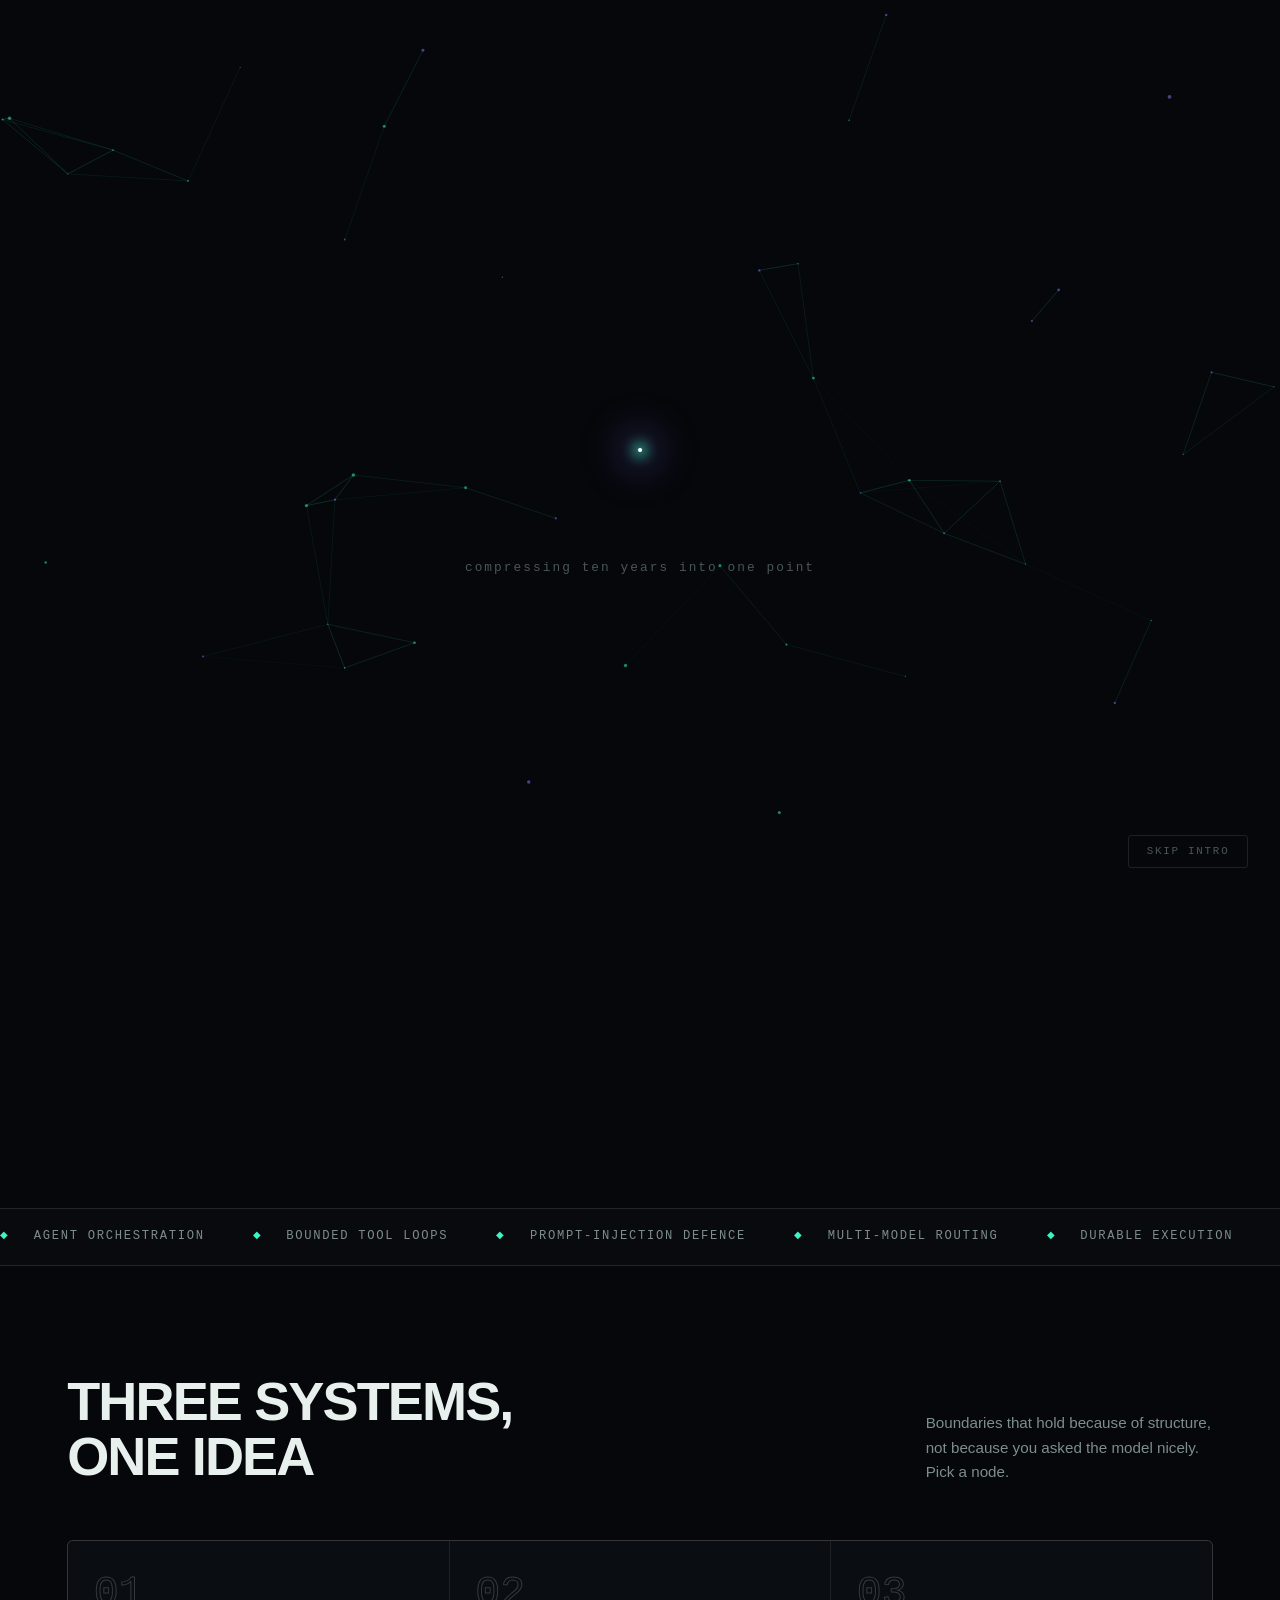
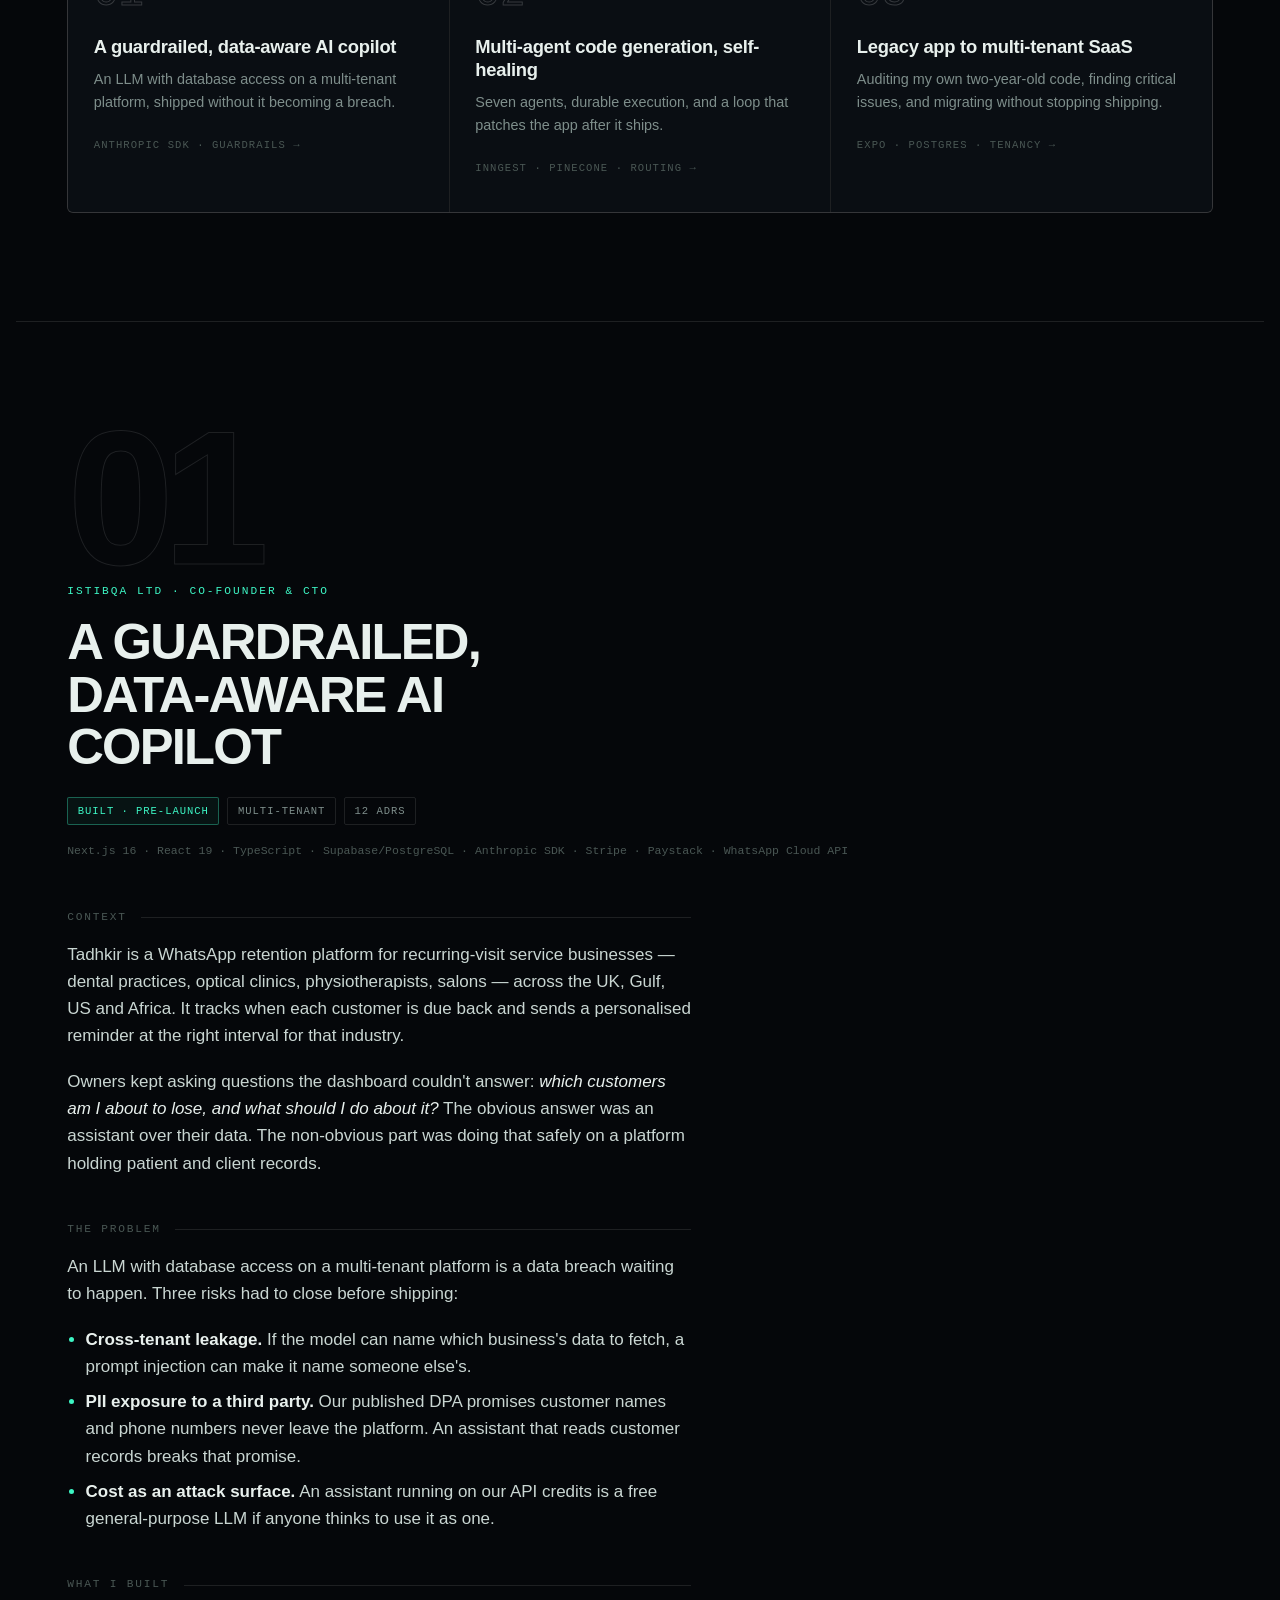
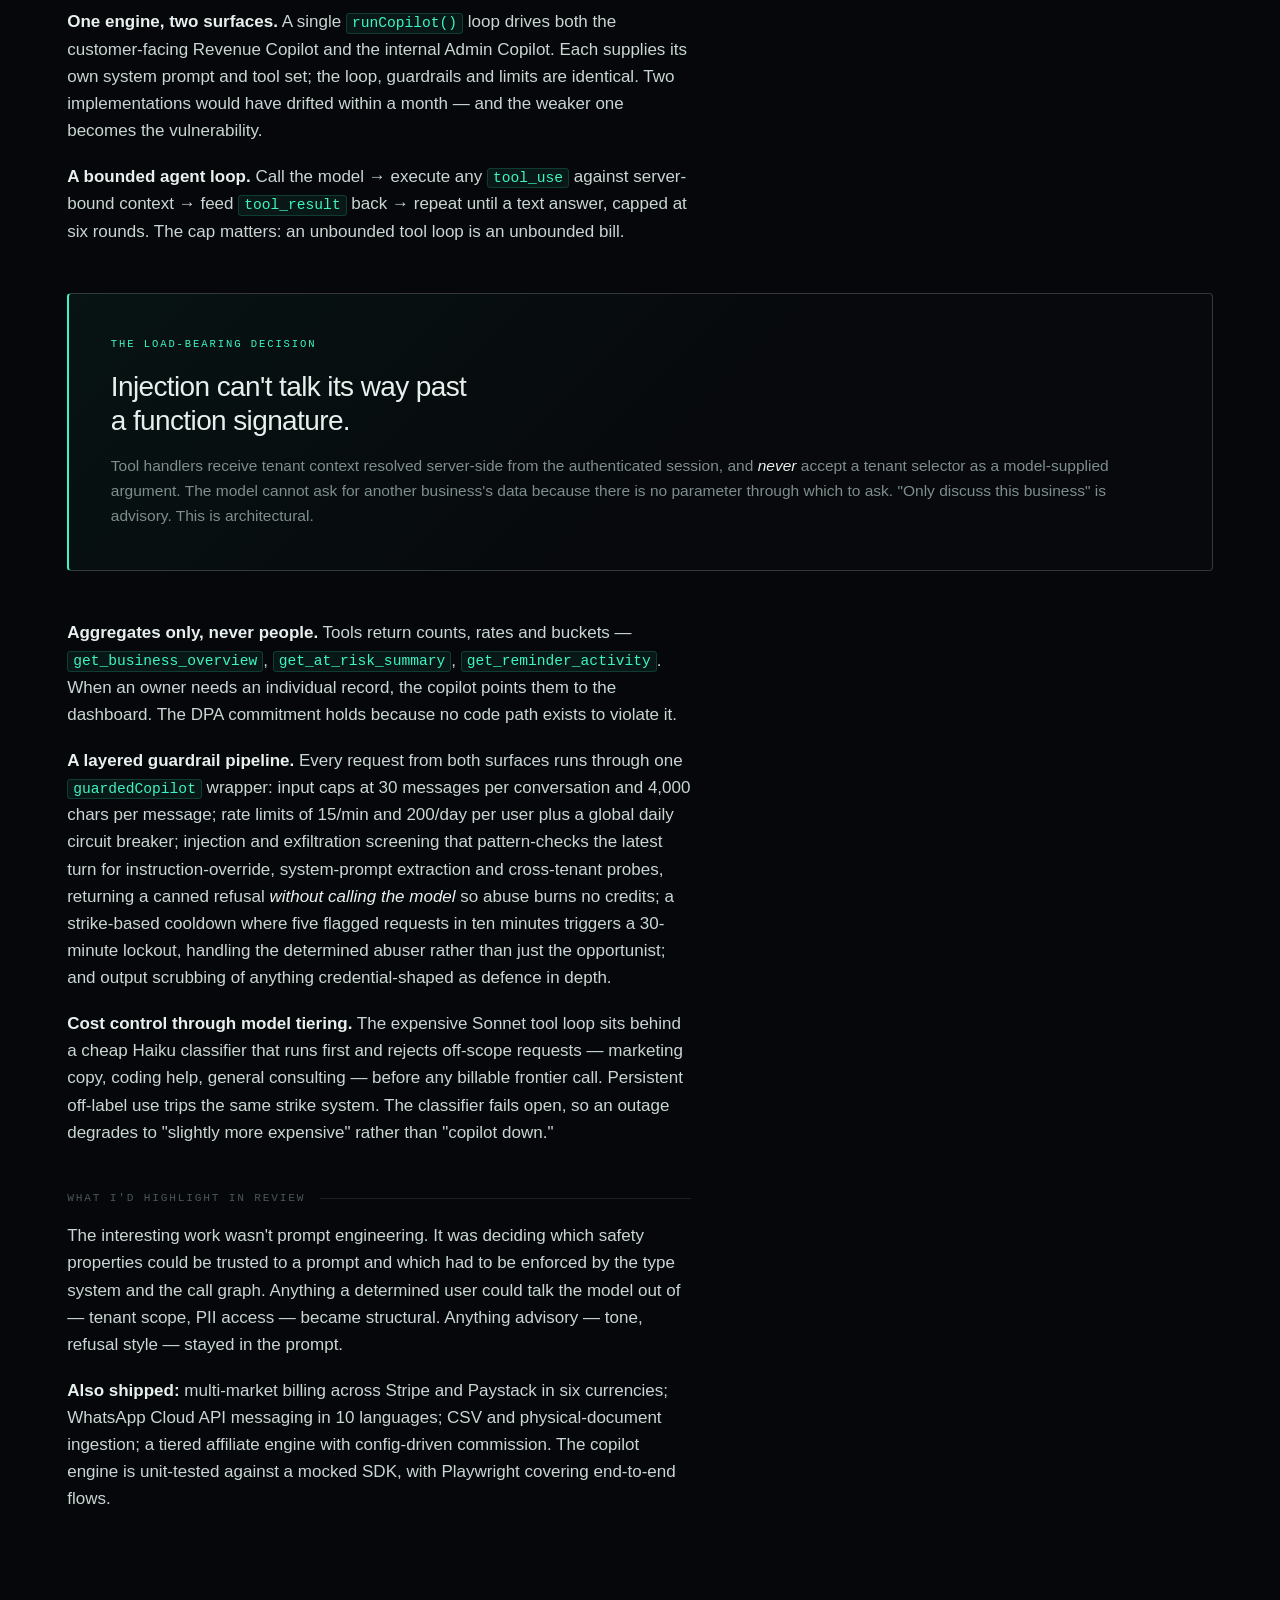
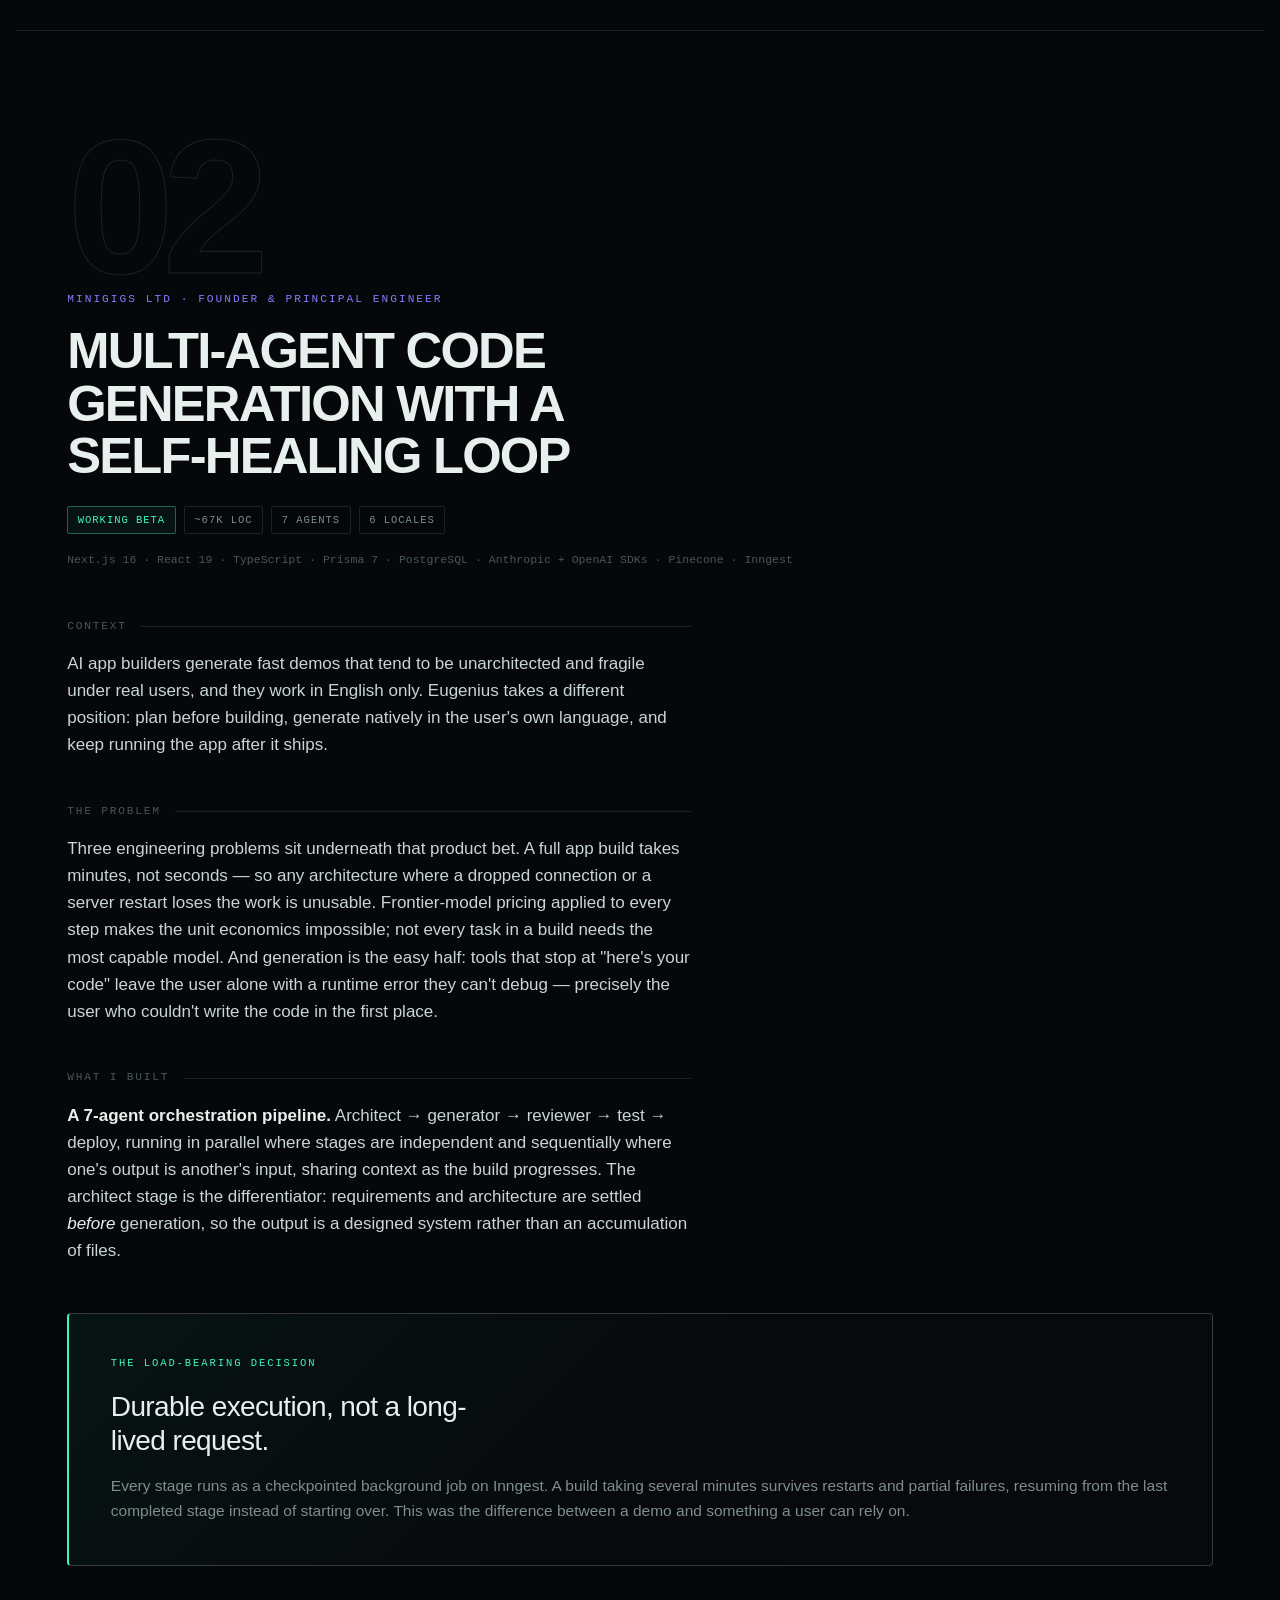
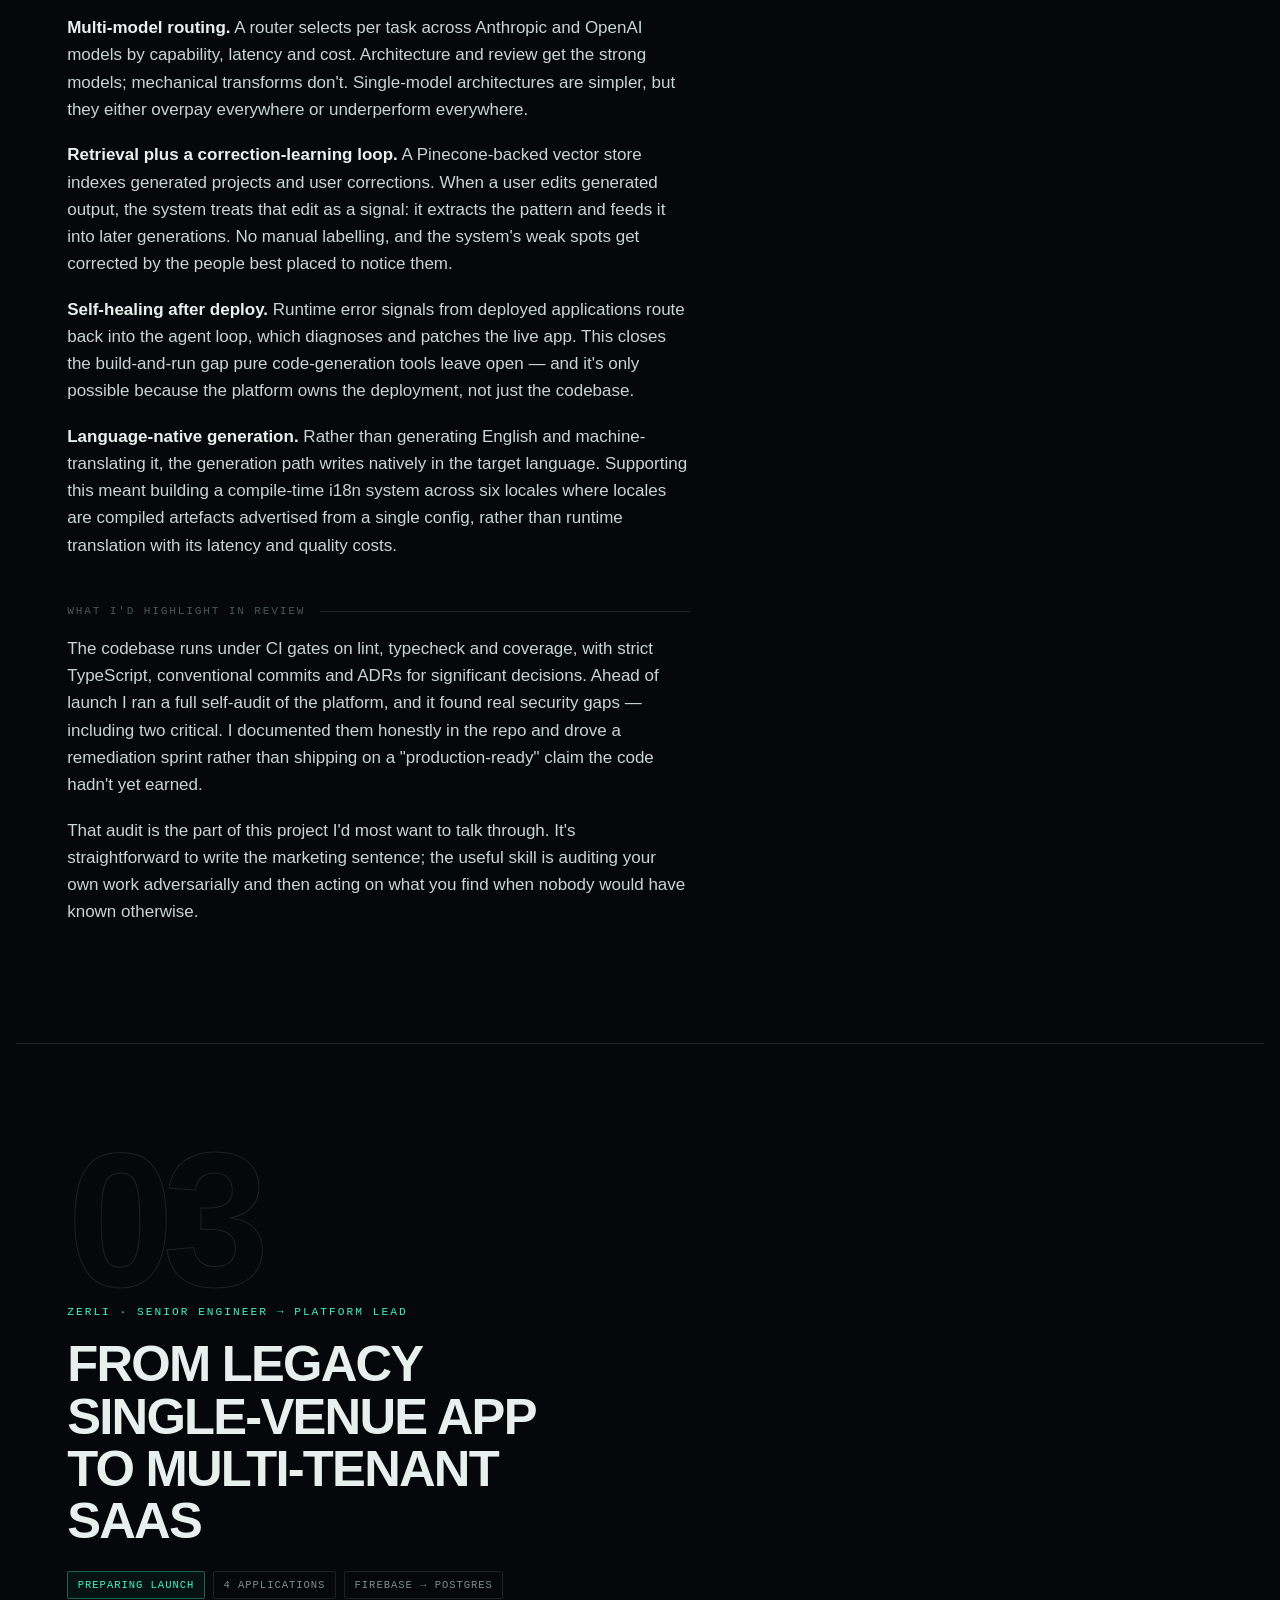
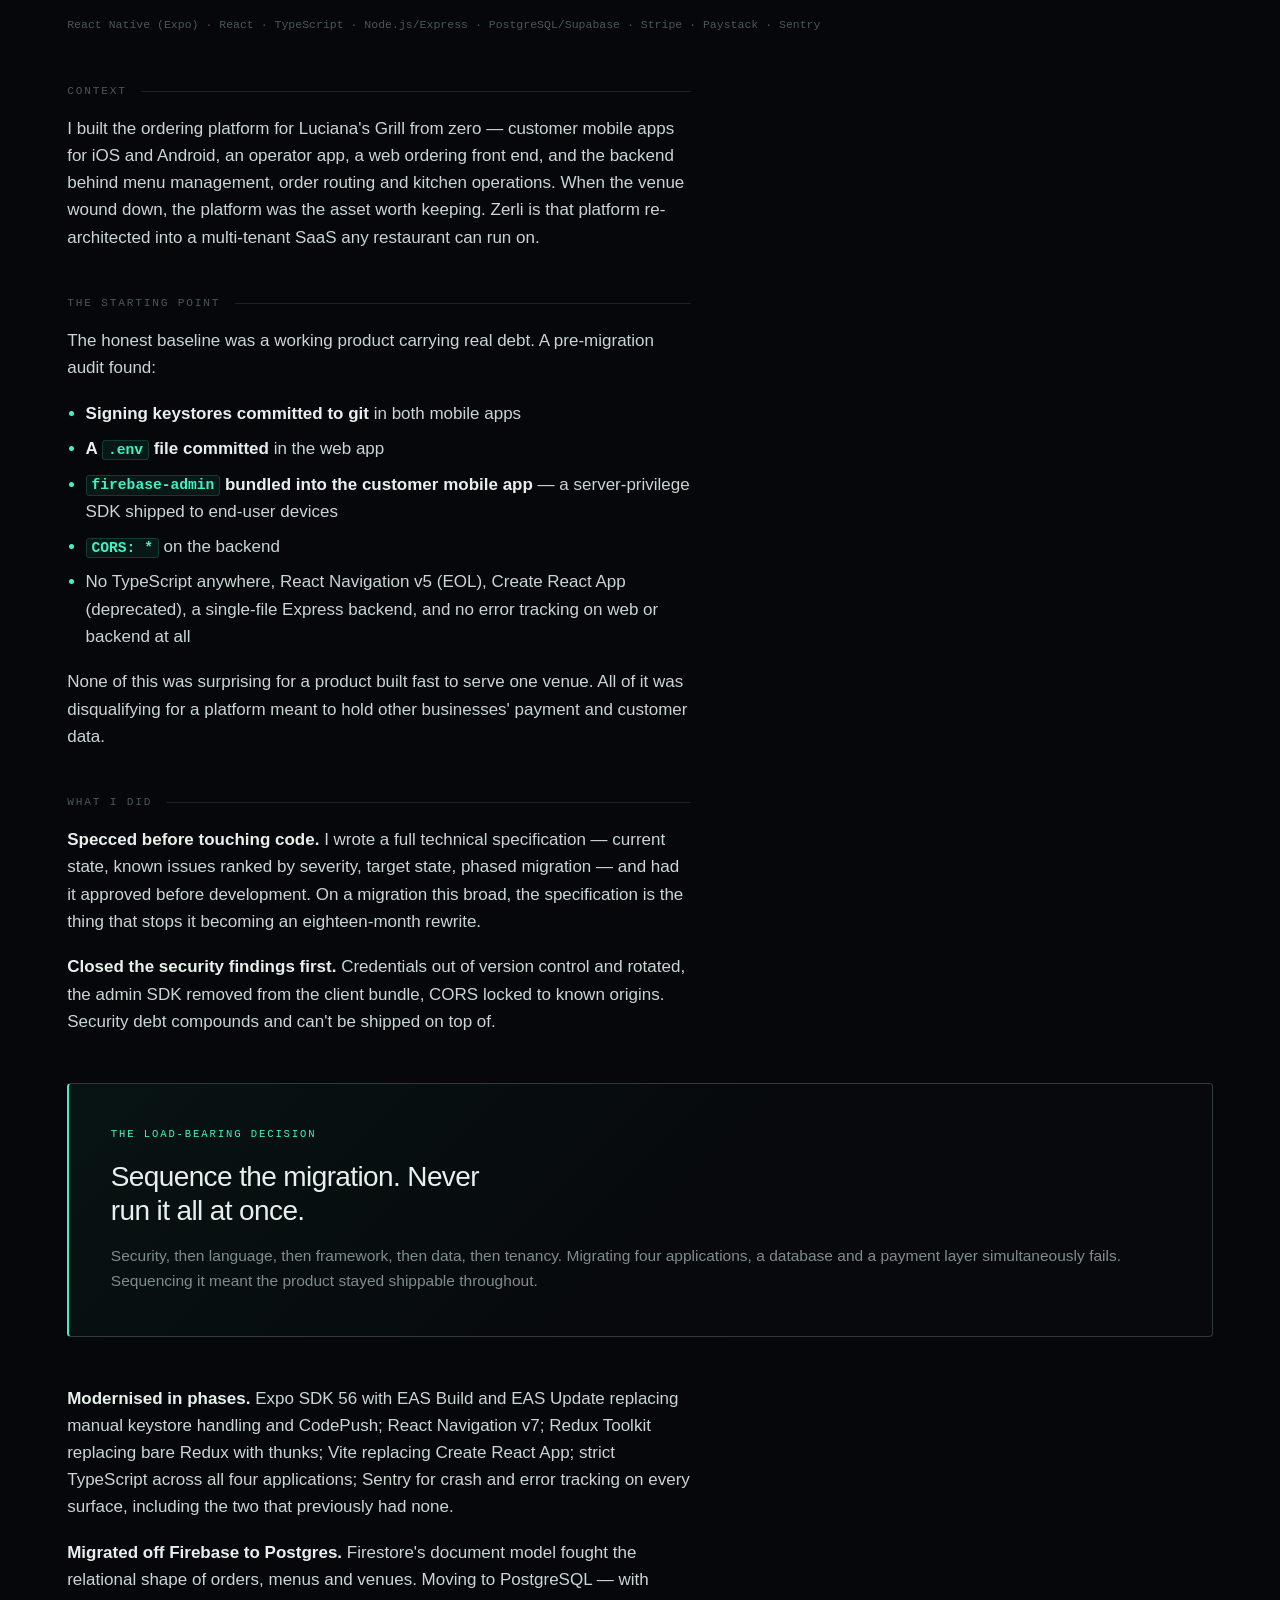
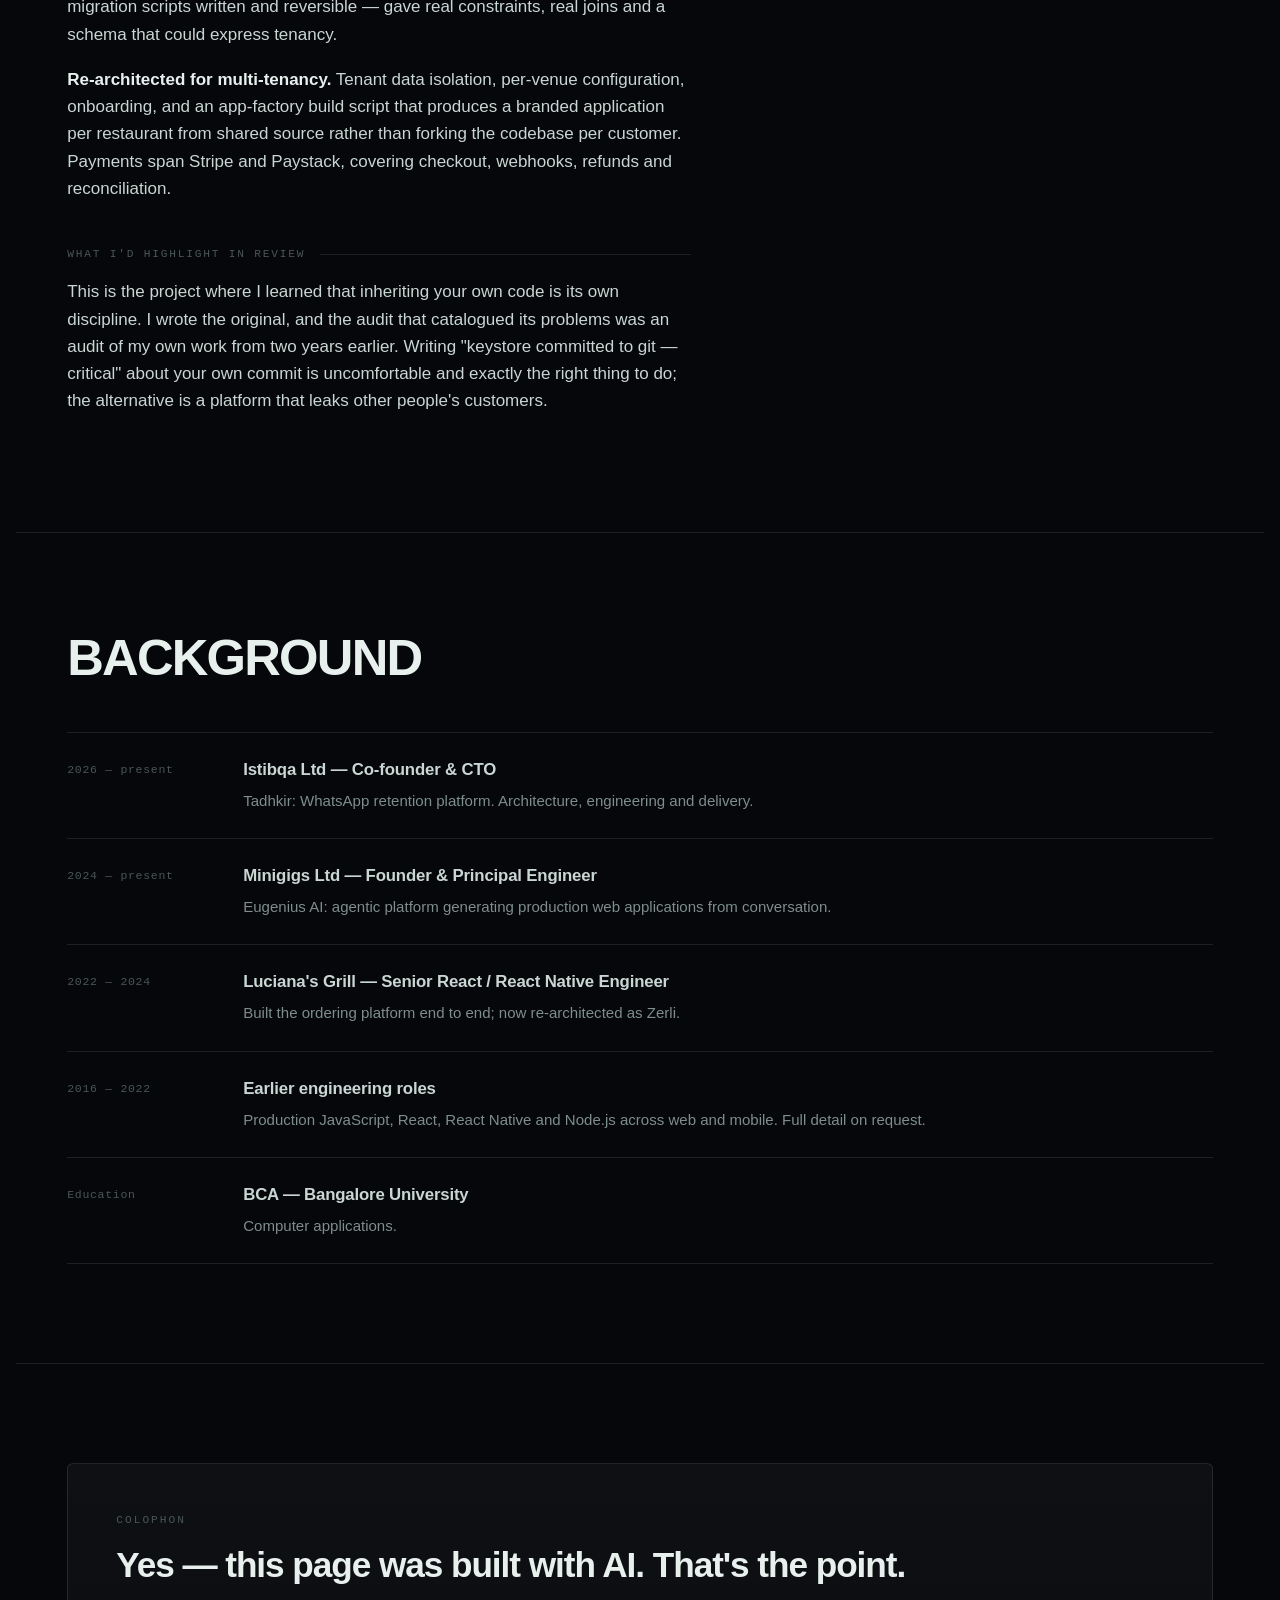
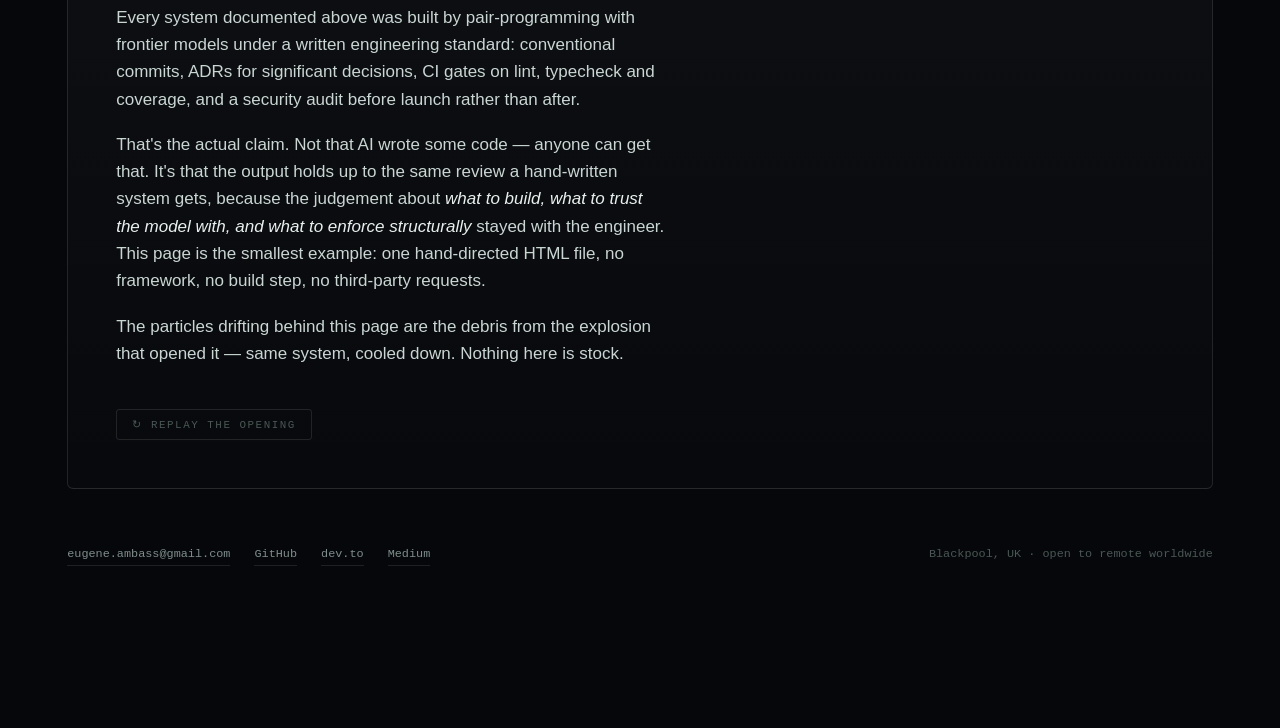
==== index.html @ 0c035aad "fix(site): replay the cold open on every load by default The sessionStorage guard meant a reload ski" ====
<!doctype html>
<html lang="en">
<head>
<meta charset="utf-8">
<meta name="viewport" content="width=device-width, initial-scale=1">
<title>Ambassador Eugene — AI-Native Software Engineer</title>
<meta name="description" content="Agent systems, LLM guardrails and production AI infrastructure. Three case studies. This page was built entirely with AI — and so was everything on it.">
<meta name="color-scheme" content="dark">

<meta property="og:title" content="Ambassador Eugene — AI-Native Software Engineer">
<meta property="og:description" content="Agent systems, LLM guardrails and production AI infrastructure. Built entirely with AI.">
<meta property="og:type" content="website">

<style>
/* ============================================================
   PALETTE — committed dark. This is a cinematic surface, not a doc.
   ============================================================ */
:root {
  --void:    #05070A;
  --ink:     #0A0E13;
  --panel:   rgba(255,255,255,0.035);
  --panel-2: rgba(255,255,255,0.06);
  --edge:    rgba(255,255,255,0.10);
  --edge-2:  rgba(255,255,255,0.18);

  --text:    #E8F0ED;
  --dim:     #7E8E8B;
  --faint:   #4A5754;

  --mint:    #3DF5C4;
  --violet:  #8B7BFF;
  --amber:   #FFC86B;

  --grotesk: "Helvetica Neue", Inter, -apple-system, BlinkMacSystemFont, "Segoe UI", Arial, sans-serif;
  --mono: ui-monospace, "SF Mono", SFMono-Regular, "JetBrains Mono", Menlo, Consolas, monospace;

  --measure: 66ch;
  --pad: clamp(1.25rem, 4vw, 4rem);
}

*, *::before, *::after { box-sizing: border-box; }
html { -webkit-text-size-adjust: 100%; scroll-behavior: smooth; }

body {
  margin: 0;
  background: var(--void);
  color: var(--text);
  font-family: var(--grotesk);
  font-size: 1.0625rem;
  line-height: 1.6;
  -webkit-font-smoothing: antialiased;
  overflow-x: hidden;
}

a { color: inherit; }

::selection { background: var(--mint); color: var(--void); }

/* ============================================================
   GENERATIVE FIELD — fixed canvas behind everything
   ============================================================ */
#field {
  position: fixed; inset: 0;
  width: 100%; height: 100%;
  z-index: 0;
  opacity: 0.55;
  pointer-events: none;
}
.vignette {
  position: fixed; inset: 0; z-index: 1; pointer-events: none;
  background:
    radial-gradient(120% 80% at 50% -10%, rgba(61,245,196,0.09), transparent 60%),
    radial-gradient(90% 70% at 90% 20%, rgba(139,123,255,0.08), transparent 60%),
    radial-gradient(100% 100% at 50% 100%, rgba(5,7,10,0.95), transparent 55%);
}
.grain {
  position: fixed; inset: 0; z-index: 2; pointer-events: none; opacity: 0.16;
  background-image: url("data:image/svg+xml,%3Csvg xmlns='http://www.w3.org/2000/svg' width='140' height='140'%3E%3Cfilter id='n'%3E%3CfeTurbulence type='fractalNoise' baseFrequency='0.85' numOctaves='3'/%3E%3C/filter%3E%3Crect width='100%25' height='100%25' filter='url(%23n)' opacity='0.42'/%3E%3C/svg%3E");
}

.stage { position: relative; z-index: 3; }

/* ============================================================
   COLD OPEN — singularity → bang → matter → line → handoff
   The debris from the bang IS the ambient field. Same particles.
   ============================================================ */

/* During the intro the canvas is lifted above the scrim so the
   explosion is visible; afterwards it drops back to z-index 0. */
body.intro-active { overflow: hidden; }
body.intro-active #field { z-index: 55; opacity: 1; }

.intro-scrim {
  position: fixed; inset: 0; z-index: 50;
  background: var(--void);
  pointer-events: none;
}

#intro {
  position: fixed; inset: 0; z-index: 60;
  display: grid; place-items: center;
  overflow: hidden;
  text-align: center;
}

.intro-scrim.out, #intro.out {
  opacity: 0;
  transition: opacity 0.75s cubic-bezier(.4,0,.2,1);
}

/* --- ACT I: the void --- */
.scanline {
  position: absolute; left: 0; right: 0; top: 0; height: 1px;
  background: linear-gradient(90deg, transparent, rgba(61,245,196,0.55), transparent);
  opacity: 0;
  animation: scan 2200ms cubic-bezier(.4,0,.2,1) 120ms forwards;
}
@keyframes scan {
  0%   { transform: translateY(0); opacity: 0; }
  12%  { opacity: 0.9; }
  88%  { opacity: 0.5; }
  100% { transform: translateY(100vh); opacity: 0; }
}

/* the readout — ties the cosmology to the CV */
.readout {
  position: absolute; left: 50%; top: calc(50% + 12vmin);
  transform: translateX(-50%);
  font-family: var(--mono);
  font-size: clamp(0.66rem, 0.6rem + 0.3vw, 0.8rem);
  letter-spacing: 0.16em; text-transform: lowercase;
  color: var(--faint);
  white-space: nowrap;
  opacity: 0;
  transition: opacity 400ms ease, color 400ms ease;
}
.readout.show { opacity: 1; }
.readout.hot { color: var(--mint); letter-spacing: 0.22em; }

/* --- the singularity: one point, breathing, then tightening --- */
.singularity {
  position: absolute; top: 50%; left: 50%;
  width: 6px; height: 6px; margin: -3px 0 0 -3px;
  border-radius: 50%;
  background: #fff;
  box-shadow: 0 0 18px 6px rgba(61,245,196,0.85), 0 0 60px 20px rgba(139,123,255,0.35);
  transform: scale(0);
  animation:
    singularity-in 900ms cubic-bezier(.6,0,.9,.2) 300ms forwards,
    breathe 2400ms ease-in-out 1200ms infinite;
}
@keyframes singularity-in {
  0%   { transform: scale(0); opacity: 0; }
  55%  { transform: scale(1.5); opacity: 1; }
  100% { transform: scale(0.7); opacity: 1; }
}
@keyframes breathe {
  0%, 100% { transform: scale(0.7); }
  50%      { transform: scale(1.15); }
}
/* critical mass: the strobe before detonation */
.singularity.critical {
  animation: strobe 130ms steps(2, start) infinite;
}
@keyframes strobe {
  0%   { transform: scale(1.5); box-shadow: 0 0 34px 14px rgba(255,255,255,0.95), 0 0 90px 40px rgba(61,245,196,0.6); }
  100% { transform: scale(0.9); box-shadow: 0 0 18px 6px rgba(61,245,196,0.85); }
}
.singularity.blown { animation: singularity-out 620ms ease-out forwards; }
@keyframes singularity-out {
  0%   { transform: scale(1.2); opacity: 1; }
  30%  { transform: scale(11); opacity: 1; }
  100% { transform: scale(30); opacity: 0; }
}

/* the collapsing rings — three, tightening in sequence */
.collapse-ring {
  position: absolute; top: 50%; left: 50%;
  width: 60vmin; height: 60vmin; margin: -30vmin 0 0 -30vmin;
  border: 1px solid rgba(61,245,196,0.45);
  border-radius: 50%;
  transform: scale(1.6); opacity: 0;
}
.collapse-ring.go { animation: collapse var(--dur, 1500ms) cubic-bezier(.55,0,.85,.35) forwards; }
.collapse-ring.r2 { border-color: rgba(139,123,255,0.45); border-style: dashed; }
.collapse-ring.r3 { border-color: rgba(255,255,255,0.35); }
@keyframes collapse {
  0%   { transform: scale(1.7) rotate(0deg); opacity: 0; }
  25%  { opacity: 0.85; }
  100% { transform: scale(0.02) rotate(120deg); opacity: 0; }
}

/* --- vibration: amplitude and frequency both driven by JS as mass grows --- */
#intro { --amp: 0px; --tdur: 180ms; }
#intro.tremor { animation: tremor var(--tdur) ease-in-out infinite; }
@keyframes tremor {
  0%, 100% { transform: translate(0, 0) rotate(0deg); }
  20%      { transform: translate(var(--amp), calc(var(--amp) * -0.75)) rotate(calc(var(--amp) * 0.035)); }
  40%      { transform: translate(calc(var(--amp) * -0.85), calc(var(--amp) * 0.9)) rotate(calc(var(--amp) * -0.03)); }
  60%      { transform: translate(calc(var(--amp) * 0.7), calc(var(--amp) * 0.8)) rotate(calc(var(--amp) * 0.025)); }
  80%      { transform: translate(calc(var(--amp) * -0.6), calc(var(--amp) * -0.5)) rotate(0deg); }
}
/* the scrim shakes a touch less — parallax makes it read as depth, not jitter */
.intro-scrim.tremor { animation: tremor var(--tdur, 180ms) ease-in-out infinite; --amp: 0px; }
#intro.quake { animation: quake 900ms cubic-bezier(.25,.9,.3,1) forwards; }
@keyframes quake {
  0%   { transform: translate(0,0) scale(1); }
  6%   { transform: translate(-14px, 9px) scale(1.012); }
  14%  { transform: translate(12px, -11px) scale(1.009); }
  24%  { transform: translate(-9px, -7px) scale(1.006); }
  36%  { transform: translate(7px, 6px) scale(1.004); }
  50%  { transform: translate(-4px, 3px); }
  68%  { transform: translate(3px, -2px); }
  100% { transform: translate(0,0) scale(1); }
}

/* --- constellation: the shards wire themselves together --- */
.constellation {
  position: absolute; inset: 0; width: 100%; height: 100%;
  pointer-events: none; overflow: visible;
}
.constellation line {
  stroke: rgba(61,245,196,0.42);
  stroke-width: 1;
  stroke-dasharray: var(--len);
  stroke-dashoffset: var(--len);
}
.constellation line.draw {
  animation: draw-line 700ms cubic-bezier(.3,.8,.4,1) forwards;
}
@keyframes draw-line { to { stroke-dashoffset: 0; } }
.constellation.dim { opacity: 0.28; transition: opacity 900ms ease; }

/* --- detonation: white core refracting out through the spectrum --- */
.flash {
  position: absolute; inset: 0;
  opacity: 0; pointer-events: none;
  background: radial-gradient(closest-side,
    rgba(255,255,255,0.98)  0%,
    rgba(200,255,246,0.92) 10%,
    rgba(61,245,196,0.84)  22%,
    rgba(80,214,255,0.74)  34%,
    rgba(139,123,255,0.64) 47%,
    rgba(232,110,255,0.52) 60%,
    rgba(255,105,140,0.38) 73%,
    rgba(255,200,107,0.22) 85%,
    transparent 95%);
}
.flash.fire { animation: flash 900ms cubic-bezier(.1,.8,.3,1) forwards, prism 900ms linear forwards; }
@keyframes flash {
  0%   { opacity: 0; transform: scale(0.12); }
  10%  { opacity: 1; transform: scale(1.15); }
  100% { opacity: 0; transform: scale(3); }
}
@keyframes prism {
  0%   { filter: hue-rotate(0deg) saturate(2.2) brightness(1.5); }
  100% { filter: hue-rotate(85deg) saturate(1) brightness(1); }
}

/* chromatic aberration — the channels separate, then converge */
.ca {
  position: absolute; inset: 0; opacity: 0; pointer-events: none;
  mix-blend-mode: screen; border-radius: 50%;
}
.ca.r { background: radial-gradient(closest-side, rgba(255,40,60,0.75), transparent 62%); }
.ca.g { background: radial-gradient(closest-side, rgba(40,255,150,0.75), transparent 62%); }
.ca.b { background: radial-gradient(closest-side, rgba(60,120,255,0.75), transparent 62%); }
.ca.fire { animation: ca 820ms cubic-bezier(.12,.85,.3,1) forwards; }
.ca.r.fire { animation-name: ca-r; }
.ca.b.fire { animation-name: ca-b; }
@keyframes ca   { 0% { opacity: 0; transform: scale(0.2); } 14% { opacity: .9; } 100% { opacity: 0; transform: scale(2.5); } }
@keyframes ca-r { 0% { opacity: 0; transform: scale(0.2) translate(0,0); } 14% { opacity: .9; transform: scale(1) translate(-2.5vmin, 1vmin); } 100% { opacity: 0; transform: scale(2.5) translate(-5vmin, 2vmin); } }
@keyframes ca-b { 0% { opacity: 0; transform: scale(0.2) translate(0,0); } 14% { opacity: .9; transform: scale(1) translate(2.5vmin, -1vmin); } 100% { opacity: 0; transform: scale(2.5) translate(5vmin, -2vmin); } }

/* shockwaves — full-spectrum rings, not mono ones */
.shock {
  position: absolute; top: 50%; left: 50%;
  width: 20vmin; height: 20vmin; margin: -10vmin 0 0 -10vmin;
  border-radius: 50%;
  opacity: 0;
  background: conic-gradient(from 0deg,
    #ff4d6d, #ff9a3c, #ffe066, #3df5c4, #4fd8ff, #8b7bff, #e86eff, #ff4d6d);
  -webkit-mask: radial-gradient(closest-side, transparent calc(100% - 3px), #000 calc(100% - 2.5px));
          mask: radial-gradient(closest-side, transparent calc(100% - 3px), #000 calc(100% - 2.5px));
}
.shock.fire { animation: shock 1500ms cubic-bezier(.15,.85,.25,1) forwards; }
.shock.s2.fire { animation-delay: 180ms; }
.shock.s3.fire { animation-delay: 420ms; }
@keyframes shock {
  0%   { transform: scale(0.1) rotate(0deg); opacity: 1; }
  100% { transform: scale(11) rotate(150deg); opacity: 0; }
}

/* --- matter: fragments popping into existence --- */
.shards { position: absolute; inset: 0; pointer-events: none; }
.shard {
  position: absolute; top: 50%; left: 50%;
  font-family: var(--mono);
  font-size: clamp(0.6rem, 0.52rem + 0.35vw, 0.82rem);
  letter-spacing: 0.04em;
  color: var(--dim);
  border: 1px solid var(--edge);
  background: rgba(255,255,255,0.04);
  backdrop-filter: blur(6px); -webkit-backdrop-filter: blur(6px);
  border-radius: 3px;
  padding: 0.28rem 0.6rem;
  white-space: nowrap;
  opacity: 0;
  transform: translate(-50%, -50%) scale(0.2);
}
.shard.mint { color: var(--mint); border-color: rgba(61,245,196,0.3); background: rgba(61,245,196,0.06); }
.shard.violet { color: var(--violet); border-color: rgba(139,123,255,0.3); background: rgba(139,123,255,0.06); }
.shard.pop { animation: shard-pop 900ms cubic-bezier(.16,1.3,.3,1) forwards; }
@keyframes shard-pop {
  0%   { opacity: 0; transform: translate(-50%,-50%) translate(0,0) scale(0.15) rotate(var(--rot)); }
  45%  { opacity: 1; }
  70%  { transform: translate(-50%,-50%) translate(var(--x), var(--y)) scale(1.09) rotate(0deg); }
  100% { opacity: 1; transform: translate(-50%,-50%) translate(var(--x), var(--y)) scale(1) rotate(0deg); }
}

/* --- the line --- */
.bang-copy { position: relative; z-index: 2; padding-inline: 1.25rem; }

.bang-l1 {
  font-size: clamp(1.5rem, 1rem + 3.2vw, 3.6rem);
  font-weight: 500; letter-spacing: -0.03em; line-height: 1.1;
  margin: 0 0 0.25em; color: var(--text);
}
.bang-l1 .w {
  display: inline-block; opacity: 0;
  transform: translateY(0.55em) scale(0.94); filter: blur(6px);
}
.bang-l1 .w.in {
  animation: word-in 620ms cubic-bezier(.18,.9,.25,1) forwards;
}
@keyframes word-in {
  to { opacity: 1; transform: none; filter: blur(0); }
}

.bang-l2 {
  font-size: clamp(2.6rem, 1.2rem + 9vw, 9rem);
  font-weight: 700; line-height: 0.92; letter-spacing: -0.055em;
  margin: 0; color: var(--mint);
  text-shadow: 0 0 42px rgba(61,245,196,0.45);
}
.bang-l2 .c {
  display: inline-block; opacity: 0;
  transform: translateY(0.4em) scale(0.3) rotate(var(--r));
}
.bang-l2 .c.in { animation: char-pop 820ms cubic-bezier(.16,1.5,.3,1) forwards; }
@keyframes char-pop {
  0%   { opacity: 0; transform: translateY(0.4em) scale(0.3) rotate(var(--r)); }
  60%  { opacity: 1; transform: translateY(-0.06em) scale(1.2) rotate(0deg); }
  100% { opacity: 1; transform: none; }
}
/* the bloom — one hard pulse once the word has landed */
.bang-l2.bloom { animation: bloom 1200ms cubic-bezier(.2,.8,.3,1); }
@keyframes bloom {
  0%   { text-shadow: 0 0 42px rgba(61,245,196,0.45); }
  18%  { text-shadow: 0 0 22px rgba(255,255,255,0.95), 0 0 90px rgba(61,245,196,0.9), 0 0 160px rgba(61,245,196,0.55); }
  100% { text-shadow: 0 0 42px rgba(61,245,196,0.45); }
}
.bang-copy.recede { animation: recede 900ms cubic-bezier(.4,0,.2,1) forwards; }
@keyframes recede {
  to { opacity: 0; transform: scale(1.12); filter: blur(8px); }
}

/* --- skip --- */
.skip-intro {
  position: absolute; bottom: 2rem; right: 2rem; z-index: 3;
  font-family: var(--mono); font-size: 0.68rem;
  letter-spacing: 0.16em; text-transform: uppercase;
  color: var(--faint); background: transparent;
  border: 1px solid var(--edge); border-radius: 3px;
  padding: 0.6rem 1.1rem; cursor: pointer;
  transition: color .2s, border-color .2s;
  opacity: 0; animation: fade-in 400ms ease 400ms forwards;
}
.skip-intro:hover { color: var(--mint); border-color: var(--mint); }
@keyframes fade-in { to { opacity: 1; } }

/* hero waits for the handoff */
body.intro-active .hero .wrap > * { opacity: 0; }

.replay {
  font-family: var(--mono); font-size: 0.68rem;
  letter-spacing: 0.14em; text-transform: uppercase;
  color: var(--faint); background: transparent;
  border: 1px solid var(--edge); border-radius: 3px;
  padding: 0.5rem 0.95rem; cursor: pointer; margin-top: 1.5rem;
  transition: color .2s, border-color .2s;
}
.replay:hover { color: var(--mint); border-color: var(--mint); }

/* ============================================================
   SHARED
   ============================================================ */
.wrap { max-width: 78rem; margin: 0 auto; padding-inline: var(--pad); }
.col { max-width: var(--measure); }

.eyebrow {
  font-family: var(--mono);
  font-size: 0.7rem;
  letter-spacing: 0.18em;
  text-transform: uppercase;
  color: var(--mint);
  margin: 0 0 1rem;
}
.eyebrow.violet { color: var(--violet); }
.eyebrow.dim { color: var(--faint); }

p { margin: 0 0 1.15rem; color: #C9D6D2; }
strong { color: var(--text); font-weight: 600; }
em { color: var(--text); }

code {
  font-family: var(--mono);
  font-size: 0.86em;
  color: var(--mint);
  background: rgba(61,245,196,0.07);
  border: 1px solid rgba(61,245,196,0.16);
  border-radius: 3px;
  padding: 0.08em 0.34em;
  white-space: nowrap;
}

/* Reveal-on-scroll (progressive: visible by default, JS opts in) */
.js .reveal { opacity: 0; transform: translateY(24px); }
.js .reveal.in { opacity: 1; transform: none; transition: opacity 0.7s cubic-bezier(.2,.7,.3,1), transform 0.7s cubic-bezier(.2,.7,.3,1); }

/* ============================================================
   01 — HERO / AGENT TRACE
   ============================================================ */
.hero {
  min-height: 100svh;
  display: grid;
  align-content: center;
  padding-block: clamp(4rem, 12vh, 9rem);
}

.status-line {
  display: flex; align-items: center; gap: 0.6rem;
  font-family: var(--mono); font-size: 0.72rem;
  letter-spacing: 0.12em; text-transform: uppercase;
  color: var(--dim); margin-bottom: 2.5rem;
}
.dot {
  width: 7px; height: 7px; border-radius: 50%;
  background: var(--mint);
  box-shadow: 0 0 0 0 rgba(61,245,196,0.6);
  animation: pulse 2.4s ease-out infinite;
}
@keyframes pulse {
  0%   { box-shadow: 0 0 0 0 rgba(61,245,196,0.55); }
  70%  { box-shadow: 0 0 0 12px rgba(61,245,196,0); }
  100% { box-shadow: 0 0 0 0 rgba(61,245,196,0); }
}

/* The colossal name — brutalist scale, hairline weight */
.hero h1 {
  font-size: clamp(2.9rem, 11.5vw, 10.5rem);
  line-height: 0.86;
  font-weight: 600;
  letter-spacing: -0.045em;
  margin: 0 0 1.5rem;
  text-transform: uppercase;
}
.hero h1 .l2 {
  display: block;
  color: transparent;
  -webkit-text-stroke: 1px var(--edge-2);
  padding-left: 0.06em;
}

.thesis {
  font-size: clamp(1.15rem, 0.95rem + 1.1vw, 1.7rem);
  line-height: 1.35;
  letter-spacing: -0.015em;
  max-width: 30ch;
  color: var(--text);
  margin: 0 0 0.6rem;
  font-weight: 500;
}
.thesis b { color: var(--mint); font-weight: 500; }
.thesis-sub { color: var(--dim); max-width: 46ch; font-size: 1rem; }

/* Streaming trace console */
.trace {
  margin-top: 3.5rem;
  border: 1px solid var(--edge);
  border-radius: 6px;
  background: linear-gradient(180deg, rgba(255,255,255,0.045), rgba(255,255,255,0.012));
  backdrop-filter: blur(14px);
  -webkit-backdrop-filter: blur(14px);
  font-family: var(--mono);
  font-size: clamp(0.72rem, 0.68rem + 0.2vw, 0.84rem);
  line-height: 1.85;
  overflow: hidden;
  max-width: 52rem;
}
.trace-bar {
  display: flex; align-items: center; gap: 0.75rem;
  padding: 0.6rem 1rem;
  border-bottom: 1px solid var(--edge);
  color: var(--faint);
  font-size: 0.68rem; letter-spacing: 0.1em; text-transform: uppercase;
  background: rgba(255,255,255,0.02);
}
.trace-bar .lamps { display: flex; gap: 5px; }
.trace-bar .lamps i { width: 8px; height: 8px; border-radius: 50%; background: var(--edge-2); }
.trace-bar .grow { flex: 1; }
.trace-body { padding: 1.1rem 1rem 1.3rem; min-height: 12.5rem; }
.trace-body .ln { display: block; white-space: pre-wrap; word-break: break-word; }
.trace .k  { color: var(--violet); }
.trace .s  { color: var(--mint); }
.trace .c  { color: var(--faint); }
.trace .ok { color: var(--mint); }
.caret {
  display: inline-block; width: 0.55em; height: 1.05em;
  background: var(--mint); vertical-align: -0.18em;
  animation: blink 1.05s steps(2, start) infinite;
}
@keyframes blink { to { visibility: hidden; } }

.cta-row { display: flex; flex-wrap: wrap; gap: 0.75rem; margin-top: 2.5rem; }
.btn {
  font-family: var(--mono); font-size: 0.76rem;
  letter-spacing: 0.1em; text-transform: uppercase;
  text-decoration: none;
  padding: 0.8rem 1.4rem; border-radius: 3px;
  border: 1px solid var(--edge-2); color: var(--text);
  transition: border-color .2s, background .2s, color .2s;
}
.btn:hover { border-color: var(--mint); color: var(--mint); background: rgba(61,245,196,0.06); }
.btn--solid { background: var(--mint); color: var(--void); border-color: var(--mint); font-weight: 600; }
.btn--solid:hover { background: #7BFFDA; color: var(--void); }

/* ============================================================
   02 — MARQUEE
   ============================================================ */
.marquee {
  border-block: 1px solid var(--edge);
  padding-block: 1.15rem;
  overflow: hidden;
  background: rgba(255,255,255,0.015);
}
.marquee-track {
  display: flex; gap: 3rem; width: max-content;
  animation: slide 42s linear infinite;
  font-family: var(--mono); font-size: 0.76rem;
  letter-spacing: 0.14em; text-transform: uppercase; color: var(--dim);
  white-space: nowrap;
}
.marquee-track span::before { content: "◆"; color: var(--mint); margin-right: 1.5rem; font-size: 0.6rem; vertical-align: 0.15em; }
@keyframes slide { to { transform: translateX(-50%); } }
.marquee:hover .marquee-track { animation-play-state: paused; }

/* ============================================================
   03 — ARCHITECTURE NAV
   ============================================================ */
.arch { padding-block: clamp(5rem, 12vh, 9rem); }
.arch-head { display: flex; flex-wrap: wrap; gap: 1rem 3rem; align-items: end; justify-content: space-between; margin-bottom: 3.5rem; }
.arch-head h2 {
  font-size: clamp(1.9rem, 1.3rem + 2.6vw, 3.6rem);
  line-height: 1.02; letter-spacing: -0.035em; font-weight: 600;
  margin: 0; text-transform: uppercase; max-width: 16ch;
}
.arch-head p { max-width: 34ch; margin: 0; color: var(--dim); font-size: 0.95rem; }

.nodes { display: grid; grid-template-columns: repeat(auto-fit, minmax(15rem, 1fr)); gap: 1px; background: var(--edge); border: 1px solid var(--edge); border-radius: 6px; overflow: hidden; }
.node {
  display: block; text-decoration: none;
  background: var(--ink); padding: 2rem 1.6rem 2.2rem;
  position: relative; overflow: hidden;
  transition: background .28s ease;
}
.node::after {
  content: ""; position: absolute; inset: 0;
  background: radial-gradient(80% 60% at 50% 0%, rgba(61,245,196,0.13), transparent 70%);
  opacity: 0; transition: opacity .35s ease;
}
.node:hover { background: #0D1319; }
.node:hover::after { opacity: 1; }
.node > * { position: relative; z-index: 1; }
.node .n {
  font-family: var(--mono); font-size: 2.6rem; font-weight: 300;
  color: transparent; -webkit-text-stroke: 1px var(--edge-2);
  line-height: 1; display: block; margin-bottom: 1.25rem;
  transition: -webkit-text-stroke-color .3s ease, color .3s ease;
}
.node:hover .n { -webkit-text-stroke-color: var(--mint); }
.node h3 { font-size: 1.15rem; line-height: 1.25; letter-spacing: -0.015em; margin: 0 0 0.65rem; font-weight: 600; }
.node p { font-size: 0.9rem; color: var(--dim); margin: 0 0 1.4rem; }
.node .tag {
  font-family: var(--mono); font-size: 0.66rem; letter-spacing: 0.1em;
  text-transform: uppercase; color: var(--faint);
  display: flex; align-items: center; gap: 0.5rem;
}
.node:hover .tag { color: var(--mint); }

/* ============================================================
   04 — CASE STUDIES
   ============================================================ */
.case { padding-block: clamp(4.5rem, 11vh, 8rem); border-top: 1px solid var(--edge); }

.case-mast { margin-bottom: 3rem; }
.case-num {
  font-size: clamp(4rem, 16vw, 12rem);
  line-height: 0.8; font-weight: 600; letter-spacing: -0.06em;
  color: transparent; -webkit-text-stroke: 1px var(--edge);
  display: block; margin-bottom: 0.5rem; pointer-events: none;
}
.case h2 {
  font-size: clamp(1.8rem, 1.25rem + 2.4vw, 3.4rem);
  line-height: 1.03; letter-spacing: -0.035em; font-weight: 600;
  margin: 0 0 1.5rem; max-width: 18ch; text-transform: uppercase;
  scroll-margin-top: 2rem;
}
.chips { display: flex; flex-wrap: wrap; gap: 0.5rem; margin-bottom: 1rem; }
.chip {
  font-family: var(--mono); font-size: 0.66rem; letter-spacing: 0.09em;
  text-transform: uppercase; color: var(--dim);
  border: 1px solid var(--edge); border-radius: 2px; padding: 0.28rem 0.6rem;
}
.chip--live { color: var(--mint); border-color: rgba(61,245,196,0.35); background: rgba(61,245,196,0.05); }
.stack { font-family: var(--mono); font-size: 0.72rem; line-height: 1.7; color: var(--faint); margin: 0; }

h4 {
  font-family: var(--mono); font-size: 0.7rem; font-weight: 500;
  letter-spacing: 0.16em; text-transform: uppercase; color: var(--faint);
  margin: 2.75rem 0 0.9rem;
  display: flex; align-items: center; gap: 0.9rem;
}
h4::after { content: ""; flex: 1; height: 1px; background: var(--edge); }

ul.findings { margin: 0 0 1.15rem; padding-left: 1.15rem; color: #C9D6D2; }
ul.findings li { margin-bottom: 0.5rem; }
ul.findings li::marker { color: var(--mint); }

/* The load-bearing decision — the structural device */
.decision {
  margin: 3rem 0;
  padding: clamp(1.6rem, 4vw, 2.6rem);
  border: 1px solid var(--edge-2);
  border-left: 2px solid var(--mint);
  border-radius: 4px;
  background: linear-gradient(135deg, rgba(61,245,196,0.055), rgba(255,255,255,0.012) 55%);
  position: relative;
}
.decision .label {
  display: block; font-family: var(--mono); font-size: 0.66rem;
  letter-spacing: 0.18em; text-transform: uppercase; color: var(--mint);
  margin-bottom: 1.1rem;
}
.decision .pull {
  font-size: clamp(1.2rem, 1rem + 1.1vw, 1.75rem);
  line-height: 1.22; letter-spacing: -0.022em; font-weight: 500;
  color: var(--text); margin: 0 0 1rem; max-width: 24ch;
}
.decision p:last-child { margin-bottom: 0; color: var(--dim); font-size: 0.97rem; }

/* ============================================================
   05 — BACKGROUND
   ============================================================ */
.bg-sec { padding-block: clamp(4.5rem, 11vh, 8rem); border-top: 1px solid var(--edge); }
.bg-sec h2 {
  font-size: clamp(1.8rem, 1.25rem + 2.4vw, 3.4rem);
  line-height: 1.03; letter-spacing: -0.035em; font-weight: 600;
  text-transform: uppercase; margin: 0 0 3rem; scroll-margin-top: 2rem;
}
.stint {
  display: grid; grid-template-columns: 9rem minmax(0,1fr);
  gap: 0.4rem 2rem; padding-block: 1.5rem;
  border-top: 1px solid var(--edge);
}
.stint:last-child { border-bottom: 1px solid var(--edge); }
@media (max-width: 40rem) { .stint { grid-template-columns: 1fr; } }
.stint .when { font-family: var(--mono); font-size: 0.72rem; letter-spacing: 0.06em; color: var(--faint); padding-top: 0.35em; }
.stint .what { margin: 0; }
.stint .what b { display: block; font-size: 1.05rem; letter-spacing: -0.01em; margin-bottom: 0.2rem; }
.stint .what span { color: var(--dim); font-size: 0.94rem; }

/* ============================================================
   06 — COLOPHON / FOOTER
   ============================================================ */
.colophon {
  padding-block: clamp(4.5rem, 11vh, 8rem);
  border-top: 1px solid var(--edge);
}
.colophon .card {
  border: 1px solid var(--edge); border-radius: 6px;
  background: linear-gradient(180deg, rgba(255,255,255,0.04), rgba(255,255,255,0.01));
  padding: clamp(1.6rem, 4vw, 3rem);
  margin-bottom: 3.5rem;
}
.colophon .card h2 {
  font-size: clamp(1.4rem, 1.1rem + 1.4vw, 2.2rem);
  line-height: 1.1; letter-spacing: -0.03em; margin: 0 0 1.2rem; font-weight: 600;
}
.colophon .card .col { max-width: 58ch; }

footer.foot {
  display: flex; flex-wrap: wrap; gap: 1.5rem 3rem;
  justify-content: space-between; align-items: start;
  font-family: var(--mono); font-size: 0.74rem; color: var(--faint);
  padding-bottom: 4rem;
}
footer.foot .links { display: flex; flex-wrap: wrap; gap: 0.5rem 1.5rem; }
footer.foot a { text-decoration: none; color: var(--dim); border-bottom: 1px solid var(--edge); padding-bottom: 1px; }
footer.foot a:hover { color: var(--mint); border-bottom-color: var(--mint); }

/* ============================================================
   A11Y / MOTION
   ============================================================ */
.skip { position: absolute; left: -9999px; font-family: var(--mono); font-size: 0.8rem; }
.skip:focus { left: 1rem; top: 1rem; z-index: 99; padding: 0.6rem 1rem; background: var(--ink); border: 1px solid var(--mint); color: var(--mint); border-radius: 3px; }
:focus-visible { outline: 2px solid var(--mint); outline-offset: 3px; border-radius: 2px; }

@media (prefers-reduced-motion: reduce) {
  *, *::before, *::after { animation: none !important; transition: none !important; scroll-behavior: auto !important; }
  .js .reveal { opacity: 1 !important; transform: none !important; }
  #field { display: none; }
}
</style>
</head>
<body>

<a class="skip" href="#main">Skip to content</a>

<canvas id="field" aria-hidden="true"></canvas>
<div class="vignette" aria-hidden="true"></div>
<div class="grain" aria-hidden="true"></div>

<!-- ================= COLD OPEN =================
     Purely decorative. The full page exists in the DOM beneath this;
     the overlay is aria-hidden, skippable, auto-bypassed on deep links,
     and never rendered under prefers-reduced-motion. -->
<div class="intro-scrim" id="intro-scrim" aria-hidden="true" hidden></div>
<div id="intro" aria-hidden="true" hidden>
  <div class="scanline"></div>
  <div class="collapse-ring r1" id="ring1"></div>
  <div class="collapse-ring r2" id="ring2"></div>
  <div class="collapse-ring r3" id="ring3"></div>
  <div class="singularity" id="singularity"></div>
  <p class="readout" id="readout"></p>
  <div class="flash" id="flash"></div>
  <div class="ca r" id="ca-r"></div>
  <div class="ca g" id="ca-g"></div>
  <div class="ca b" id="ca-b"></div>
  <div class="shock" id="shock1"></div>
  <div class="shock s2" id="shock2"></div>
  <div class="shock s3" id="shock3"></div>
  <svg class="constellation" id="constellation" aria-hidden="true"></svg>
  <div class="shards" id="shards"></div>

  <div class="bang-copy" id="bang-copy">
    <p class="bang-l1" id="bang-l1"></p>
    <p class="bang-l2" id="bang-l2"></p>
  </div>

  <button class="skip-intro" id="skip-intro" type="button">Skip intro</button>
</div>

<div class="stage">

<!-- ================= HERO ================= -->
<header class="hero">
  <div class="wrap">
    <p class="status-line"><span class="dot"></span> Available · AI-native engineering roles · remote worldwide</p>

    <h1>Ambassador<span class="l2">Eugene</span></h1>

    <p class="thesis">I build production systems <b>in collaboration with frontier models</b> — and I'm the reason they hold up.</p>
    <p class="thesis thesis-sub">Ten years shipping React, React Native and Node. The last two building the layer underneath the demos: bounded tool loops, guardrails enforced by the call graph rather than the prompt, multi-model routing, durable orchestration. The model writes fast. I decide what it's allowed to touch, what gets enforced structurally, and what ships. Three systems below — each with the decision that carried it.</p>

    <div class="trace" role="img" aria-label="Simulated agent trace showing this portfolio being assembled: loading candidate profile, three case studies, and rendering the page.">
      <div class="trace-bar">
        <span class="lamps"><i></i><i></i><i></i></span>
        <span>agent · session 01</span>
        <span class="grow"></span>
        <span id="trace-state">running</span>
      </div>
      <div class="trace-body" id="trace" aria-hidden="true"></div>
    </div>

    <div class="cta-row">
      <a class="btn btn--solid" href="#work">View the work</a>
      <a class="btn" href="mailto:eugene.ambass@gmail.com">Get in touch</a>
    </div>
  </div>
</header>

<!-- ================= MARQUEE ================= -->
<div class="marquee" aria-hidden="true">
  <div class="marquee-track" id="marquee"></div>
</div>

<main id="main">

<!-- ================= ARCHITECTURE NAV ================= -->
<section class="arch wrap" id="work">
  <div class="arch-head reveal">
    <h2>Three systems,<br>one idea</h2>
    <p>Boundaries that hold because of structure, not because you asked the model nicely. Pick a node.</p>
  </div>

  <nav class="nodes reveal" aria-label="Case studies">
    <a class="node" href="#tadhkir">
      <span class="n">01</span>
      <h3>A guardrailed, data-aware AI copilot</h3>
      <p>An LLM with database access on a multi-tenant platform, shipped without it becoming a breach.</p>
      <span class="tag">Anthropic SDK · Guardrails →</span>
    </a>
    <a class="node" href="#eugenius">
      <span class="n">02</span>
      <h3>Multi-agent code generation, self-healing</h3>
      <p>Seven agents, durable execution, and a loop that patches the app after it ships.</p>
      <span class="tag">Inngest · Pinecone · Routing →</span>
    </a>
    <a class="node" href="#zerli">
      <span class="n">03</span>
      <h3>Legacy app to multi-tenant SaaS</h3>
      <p>Auditing my own two-year-old code, finding critical issues, and migrating without stopping shipping.</p>
      <span class="tag">Expo · Postgres · Tenancy →</span>
    </a>
  </nav>
</section>

<!-- ================= CASE 01 ================= -->
<article class="case wrap">
  <div class="case-mast reveal">
    <span class="case-num" aria-hidden="true">01</span>
    <p class="eyebrow">Istibqa Ltd · Co-founder &amp; CTO</p>
    <h2 id="tadhkir">A guardrailed, data-aware AI copilot</h2>
    <div class="chips">
      <span class="chip chip--live">Built · pre-launch</span>
      <span class="chip">Multi-tenant</span>
      <span class="chip">12 ADRs</span>
    </div>
    <p class="stack">Next.js 16 · React 19 · TypeScript · Supabase/PostgreSQL · Anthropic SDK · Stripe · Paystack · WhatsApp Cloud API</p>
  </div>

  <div class="col reveal">
    <h4>Context</h4>
    <p>Tadhkir is a WhatsApp retention platform for recurring-visit service businesses — dental practices, optical clinics, physiotherapists, salons — across the UK, Gulf, US and Africa. It tracks when each customer is due back and sends a personalised reminder at the right interval for that industry.</p>
    <p>Owners kept asking questions the dashboard couldn't answer: <em>which customers am I about to lose, and what should I do about it?</em> The obvious answer was an assistant over their data. The non-obvious part was doing that safely on a platform holding patient and client records.</p>

    <h4>The problem</h4>
    <p>An LLM with database access on a multi-tenant platform is a data breach waiting to happen. Three risks had to close before shipping:</p>
    <ul class="findings">
      <li><strong>Cross-tenant leakage.</strong> If the model can name which business's data to fetch, a prompt injection can make it name someone else's.</li>
      <li><strong>PII exposure to a third party.</strong> Our published DPA promises customer names and phone numbers never leave the platform. An assistant that reads customer records breaks that promise.</li>
      <li><strong>Cost as an attack surface.</strong> An assistant running on our API credits is a free general-purpose LLM if anyone thinks to use it as one.</li>
    </ul>

    <h4>What I built</h4>
    <p><strong>One engine, two surfaces.</strong> A single <code>runCopilot()</code> loop drives both the customer-facing Revenue Copilot and the internal Admin Copilot. Each supplies its own system prompt and tool set; the loop, guardrails and limits are identical. Two implementations would have drifted within a month — and the weaker one becomes the vulnerability.</p>
    <p><strong>A bounded agent loop.</strong> Call the model → execute any <code>tool_use</code> against server-bound context → feed <code>tool_result</code> back → repeat until a text answer, capped at six rounds. The cap matters: an unbounded tool loop is an unbounded bill.</p>
  </div>

  <div class="decision reveal">
    <span class="label">The load-bearing decision</span>
    <p class="pull">Injection can't talk its way past a function signature.</p>
    <p>Tool handlers receive tenant context resolved server-side from the authenticated session, and <em>never</em> accept a tenant selector as a model-supplied argument. The model cannot ask for another business's data because there is no parameter through which to ask. "Only discuss this business" is advisory. This is architectural.</p>
  </div>

  <div class="col reveal">
    <p><strong>Aggregates only, never people.</strong> Tools return counts, rates and buckets — <code>get_business_overview</code>, <code>get_at_risk_summary</code>, <code>get_reminder_activity</code>. When an owner needs an individual record, the copilot points them to the dashboard. The DPA commitment holds because no code path exists to violate it.</p>
    <p><strong>A layered guardrail pipeline.</strong> Every request from both surfaces runs through one <code>guardedCopilot</code> wrapper: input caps at 30 messages per conversation and 4,000 chars per message; rate limits of 15/min and 200/day per user plus a global daily circuit breaker; injection and exfiltration screening that pattern-checks the latest turn for instruction-override, system-prompt extraction and cross-tenant probes, returning a canned refusal <em>without calling the model</em> so abuse burns no credits; a strike-based cooldown where five flagged requests in ten minutes triggers a 30-minute lockout, handling the determined abuser rather than just the opportunist; and output scrubbing of anything credential-shaped as defence in depth.</p>
    <p><strong>Cost control through model tiering.</strong> The expensive Sonnet tool loop sits behind a cheap Haiku classifier that runs first and rejects off-scope requests — marketing copy, coding help, general consulting — before any billable frontier call. Persistent off-label use trips the same strike system. The classifier fails open, so an outage degrades to "slightly more expensive" rather than "copilot down."</p>

    <h4>What I'd highlight in review</h4>
    <p>The interesting work wasn't prompt engineering. It was deciding which safety properties could be trusted to a prompt and which had to be enforced by the type system and the call graph. Anything a determined user could talk the model out of — tenant scope, PII access — became structural. Anything advisory — tone, refusal style — stayed in the prompt.</p>
    <p><strong>Also shipped:</strong> multi-market billing across Stripe and Paystack in six currencies; WhatsApp Cloud API messaging in 10 languages; CSV and physical-document ingestion; a tiered affiliate engine with config-driven commission. The copilot engine is unit-tested against a mocked SDK, with Playwright covering end-to-end flows.</p>
  </div>
</article>

<!-- ================= CASE 02 ================= -->
<article class="case wrap">
  <div class="case-mast reveal">
    <span class="case-num" aria-hidden="true">02</span>
    <p class="eyebrow violet">Minigigs Ltd · Founder &amp; Principal Engineer</p>
    <h2 id="eugenius">Multi-agent code generation with a self-healing loop</h2>
    <div class="chips">
      <span class="chip chip--live">Working beta</span>
      <span class="chip">~67K LOC</span>
      <span class="chip">7 agents</span>
      <span class="chip">6 locales</span>
    </div>
    <p class="stack">Next.js 16 · React 19 · TypeScript · Prisma 7 · PostgreSQL · Anthropic + OpenAI SDKs · Pinecone · Inngest</p>
  </div>

  <div class="col reveal">
    <h4>Context</h4>
    <p>AI app builders generate fast demos that tend to be unarchitected and fragile under real users, and they work in English only. Eugenius takes a different position: plan before building, generate natively in the user's own language, and keep running the app after it ships.</p>

    <h4>The problem</h4>
    <p>Three engineering problems sit underneath that product bet. A full app build takes minutes, not seconds — so any architecture where a dropped connection or a server restart loses the work is unusable. Frontier-model pricing applied to every step makes the unit economics impossible; not every task in a build needs the most capable model. And generation is the easy half: tools that stop at "here's your code" leave the user alone with a runtime error they can't debug — precisely the user who couldn't write the code in the first place.</p>

    <h4>What I built</h4>
    <p><strong>A 7-agent orchestration pipeline.</strong> Architect → generator → reviewer → test → deploy, running in parallel where stages are independent and sequentially where one's output is another's input, sharing context as the build progresses. The architect stage is the differentiator: requirements and architecture are settled <em>before</em> generation, so the output is a designed system rather than an accumulation of files.</p>
  </div>

  <div class="decision reveal">
    <span class="label">The load-bearing decision</span>
    <p class="pull">Durable execution, not a long-lived request.</p>
    <p>Every stage runs as a checkpointed background job on Inngest. A build taking several minutes survives restarts and partial failures, resuming from the last completed stage instead of starting over. This was the difference between a demo and something a user can rely on.</p>
  </div>

  <div class="col reveal">
    <p><strong>Multi-model routing.</strong> A router selects per task across Anthropic and OpenAI models by capability, latency and cost. Architecture and review get the strong models; mechanical transforms don't. Single-model architectures are simpler, but they either overpay everywhere or underperform everywhere.</p>
    <p><strong>Retrieval plus a correction-learning loop.</strong> A Pinecone-backed vector store indexes generated projects and user corrections. When a user edits generated output, the system treats that edit as a signal: it extracts the pattern and feeds it into later generations. No manual labelling, and the system's weak spots get corrected by the people best placed to notice them.</p>
    <p><strong>Self-healing after deploy.</strong> Runtime error signals from deployed applications route back into the agent loop, which diagnoses and patches the live app. This closes the build-and-run gap pure code-generation tools leave open — and it's only possible because the platform owns the deployment, not just the codebase.</p>
    <p><strong>Language-native generation.</strong> Rather than generating English and machine-translating it, the generation path writes natively in the target language. Supporting this meant building a compile-time i18n system across six locales where locales are compiled artefacts advertised from a single config, rather than runtime translation with its latency and quality costs.</p>

    <h4>What I'd highlight in review</h4>
    <p>The codebase runs under CI gates on lint, typecheck and coverage, with strict TypeScript, conventional commits and ADRs for significant decisions. Ahead of launch I ran a full self-audit of the platform, and it found real security gaps — including two critical. I documented them honestly in the repo and drove a remediation sprint rather than shipping on a "production-ready" claim the code hadn't yet earned.</p>
    <p>That audit is the part of this project I'd most want to talk through. It's straightforward to write the marketing sentence; the useful skill is auditing your own work adversarially and then acting on what you find when nobody would have known otherwise.</p>
  </div>
</article>

<!-- ================= CASE 03 ================= -->
<article class="case wrap">
  <div class="case-mast reveal">
    <span class="case-num" aria-hidden="true">03</span>
    <p class="eyebrow">Zerli · Senior engineer → platform lead</p>
    <h2 id="zerli">From legacy single-venue app to multi-tenant SaaS</h2>
    <div class="chips">
      <span class="chip chip--live">Preparing launch</span>
      <span class="chip">4 applications</span>
      <span class="chip">Firebase → Postgres</span>
    </div>
    <p class="stack">React Native (Expo) · React · TypeScript · Node.js/Express · PostgreSQL/Supabase · Stripe · Paystack · Sentry</p>
  </div>

  <div class="col reveal">
    <h4>Context</h4>
    <p>I built the ordering platform for Luciana's Grill from zero — customer mobile apps for iOS and Android, an operator app, a web ordering front end, and the backend behind menu management, order routing and kitchen operations. When the venue wound down, the platform was the asset worth keeping. Zerli is that platform re-architected into a multi-tenant SaaS any restaurant can run on.</p>

    <h4>The starting point</h4>
    <p>The honest baseline was a working product carrying real debt. A pre-migration audit found:</p>
    <ul class="findings">
      <li><strong>Signing keystores committed to git</strong> in both mobile apps</li>
      <li><strong>A <code>.env</code> file committed</strong> in the web app</li>
      <li><strong><code>firebase-admin</code> bundled into the customer mobile app</strong> — a server-privilege SDK shipped to end-user devices</li>
      <li><strong><code>CORS: *</code></strong> on the backend</li>
      <li>No TypeScript anywhere, React Navigation v5 (EOL), Create React App (deprecated), a single-file Express backend, and no error tracking on web or backend at all</li>
    </ul>
    <p>None of this was surprising for a product built fast to serve one venue. All of it was disqualifying for a platform meant to hold other businesses' payment and customer data.</p>

    <h4>What I did</h4>
    <p><strong>Specced before touching code.</strong> I wrote a full technical specification — current state, known issues ranked by severity, target state, phased migration — and had it approved before development. On a migration this broad, the specification is the thing that stops it becoming an eighteen-month rewrite.</p>
    <p><strong>Closed the security findings first.</strong> Credentials out of version control and rotated, the admin SDK removed from the client bundle, CORS locked to known origins. Security debt compounds and can't be shipped on top of.</p>
  </div>

  <div class="decision reveal">
    <span class="label">The load-bearing decision</span>
    <p class="pull">Sequence the migration. Never run it all at once.</p>
    <p>Security, then language, then framework, then data, then tenancy. Migrating four applications, a database and a payment layer simultaneously fails. Sequencing it meant the product stayed shippable throughout.</p>
  </div>

  <div class="col reveal">
    <p><strong>Modernised in phases.</strong> Expo SDK 56 with EAS Build and EAS Update replacing manual keystore handling and CodePush; React Navigation v7; Redux Toolkit replacing bare Redux with thunks; Vite replacing Create React App; strict TypeScript across all four applications; Sentry for crash and error tracking on every surface, including the two that previously had none.</p>
    <p><strong>Migrated off Firebase to Postgres.</strong> Firestore's document model fought the relational shape of orders, menus and venues. Moving to PostgreSQL — with migration scripts written and reversible — gave real constraints, real joins and a schema that could express tenancy.</p>
    <p><strong>Re-architected for multi-tenancy.</strong> Tenant data isolation, per-venue configuration, onboarding, and an app-factory build script that produces a branded application per restaurant from shared source rather than forking the codebase per customer. Payments span Stripe and Paystack, covering checkout, webhooks, refunds and reconciliation.</p>

    <h4>What I'd highlight in review</h4>
    <p>This is the project where I learned that inheriting your own code is its own discipline. I wrote the original, and the audit that catalogued its problems was an audit of my own work from two years earlier. Writing "keystore committed to git — critical" about your own commit is uncomfortable and exactly the right thing to do; the alternative is a platform that leaks other people's customers.</p>
  </div>
</article>

<!-- ================= BACKGROUND ================= -->
<section class="bg-sec wrap">
  <h2 id="background" class="reveal">Background</h2>
  <div class="reveal">
    <div class="stint">
      <p class="when">2026 — present</p>
      <p class="what"><b>Istibqa Ltd — Co-founder &amp; CTO</b><span>Tadhkir: WhatsApp retention platform. Architecture, engineering and delivery.</span></p>
    </div>
    <div class="stint">
      <p class="when">2024 — present</p>
      <p class="what"><b>Minigigs Ltd — Founder &amp; Principal Engineer</b><span>Eugenius AI: agentic platform generating production web applications from conversation.</span></p>
    </div>
    <div class="stint">
      <p class="when">2022 — 2024</p>
      <p class="what"><b>Luciana's Grill — Senior React / React Native Engineer</b><span>Built the ordering platform end to end; now re-architected as Zerli.</span></p>
    </div>
    <div class="stint">
      <p class="when">2016 — 2022</p>
      <p class="what"><b>Earlier engineering roles</b><span>Production JavaScript, React, React Native and Node.js across web and mobile. Full detail on request.</span></p>
    </div>
    <div class="stint">
      <p class="when">Education</p>
      <p class="what"><b>BCA — Bangalore University</b><span>Computer applications.</span></p>
    </div>
  </div>
</section>

<!-- ================= COLOPHON ================= -->
<section class="colophon wrap">
  <div class="card reveal">
    <p class="eyebrow dim">Colophon</p>
    <h2>Yes — this page was built with AI. That's the point.</h2>
    <div class="col">
      <p>Every system documented above was built by pair-programming with frontier models under a written engineering standard: conventional commits, ADRs for significant decisions, CI gates on lint, typecheck and coverage, and a security audit before launch rather than after.</p>
      <p>That's the actual claim. Not that AI wrote some code — anyone can get that. It's that the output holds up to the same review a hand-written system gets, because the judgement about <em>what to build, what to trust the model with, and what to enforce structurally</em> stayed with the engineer. This page is the smallest example: one hand-directed HTML file, no framework, no build step, no third-party requests.</p>
      <p>The particles drifting behind this page are the debris from the explosion that opened it — same system, cooled down. Nothing here is stock.</p>
      <button class="replay" type="button" onclick="window.__replayIntro &amp;&amp; window.__replayIntro()">↻ Replay the opening</button>
    </div>
  </div>

  <footer class="foot">
    <div>
      <div class="links">
        <a href="mailto:eugene.ambass@gmail.com">eugene.ambass@gmail.com</a>
        <a href="https://github.com/AmbassEugene">GitHub</a>
        <a href="https://dev.to/ambasseugene">dev.to</a>
        <a href="https://medium.com/@eugene.ambass">Medium</a>
      </div>
    </div>
    <div>Blackpool, UK · open to remote worldwide</div>
  </footer>
</section>

</main>
</div>

<script>
document.documentElement.classList.add('js');

/* ---------- Reveal on scroll ---------- */
(function () {
  var els = document.querySelectorAll('.reveal');
  if (!('IntersectionObserver' in window)) {
    els.forEach(function (e) { e.classList.add('in'); });
    return;
  }
  var io = new IntersectionObserver(function (entries) {
    entries.forEach(function (en) {
      if (en.isIntersecting) { en.target.classList.add('in'); io.unobserve(en.target); }
    });
  }, { rootMargin: '0px 0px -12% 0px', threshold: 0.05 });
  els.forEach(function (e) { io.observe(e); });
})();

/* ---------- Marquee ---------- */
(function () {
  var items = [
    'Agent orchestration', 'Bounded tool loops', 'Prompt-injection defence',
    'Multi-model routing', 'Durable execution', 'RAG + Pinecone',
    'Multi-tenant isolation', 'TypeScript (strict)', 'React · React Native',
    'Node.js', 'PostgreSQL · Supabase', 'Stripe · Paystack', 'Evals & tracing',
    'Next.js', 'Inngest', 'i18n at compile time'
  ];
  var track = document.getElementById('marquee');
  if (!track) return;
  var html = items.map(function (i) { return '<span>' + i + '</span>'; }).join('');
  track.innerHTML = html + html; // duplicate for seamless -50% loop
})();

/* ---------- Hero agent trace ---------- */
(function () {
  var out = document.getElementById('trace');
  var state = document.getElementById('trace-state');
  if (!out) return;

  var reduce = window.matchMedia && window.matchMedia('(prefers-reduced-motion: reduce)').matches;

  var script = [
    { t: 'c',  s: '// this page, assembling itself' },
    { t: 'sys',s: '▸ init(candidate)' },
    { t: 'res',s: '  ↳ 10 yrs · react · node · agent systems', ok: '12ms' },
    { t: 'sys',s: '▸ tool_use: load_case_study' },
    { t: 'arg',s: '  { id: "tadhkir", depth: "full" }' },
    { t: 'res',s: '  ↳ guardrails · tenant isolation · model tiering', ok: 'ok' },
    { t: 'sys',s: '▸ tool_use: load_case_study' },
    { t: 'arg',s: '  { id: "eugenius", depth: "full" }' },
    { t: 'res',s: '  ↳ 7 agents · durable exec · self-healing loop', ok: 'ok' },
    { t: 'sys',s: '▸ tool_use: load_case_study' },
    { t: 'arg',s: '  { id: "zerli", depth: "full" }' },
    { t: 'res',s: '  ↳ legacy audit · phased migration · tenancy', ok: 'ok' },
    { t: 'sys',s: '▸ render(portfolio)' },
    { t: 'done',s: '  ↳ 3 systems ready. scroll to inspect.' }
  ];

  function lineHTML(item) {
    var cls = item.t === 'arg' ? 'k' : (item.t === 'c' ? 'c' : (item.t === 'res' || item.t === 'done' ? 's' : ''));
    var tail = item.ok ? ' <span class="ok">✔ ' + item.ok + '</span>' : '';
    return '<span class="ln ' + cls + '">' + item.s + tail + '</span>';
  }

  if (reduce) {
    out.innerHTML = script.map(lineHTML).join('');
    if (state) state.textContent = 'complete';
    window.__startTrace = function () {};
    return;
  }

  var i = 0;
  function step() {
    if (i >= script.length) {
      if (state) { state.textContent = 'complete'; }
      var caret = out.querySelector('.caret');
      if (caret) caret.remove();
      return;
    }
    var caret = out.querySelector('.caret');
    if (caret) caret.remove();
    out.insertAdjacentHTML('beforeend', lineHTML(script[i]));
    out.insertAdjacentHTML('beforeend', '<span class="caret"></span>');
    i++;
    setTimeout(step, 90 + Math.random() * 260);
  }

  // The cold open decides when this runs; without it, start immediately.
  window.__startTrace = function () { setTimeout(step, 300); };
})();

/* ---------- Particle field: two phases, one system ----------
   BANG    — everything starts at the singularity with radial velocity.
   AMBIENT — the same particles, decelerated, drifting, wired with edges.
   The background you read the page on is literally the debris.        */
(function () {
  var canvas = document.getElementById('field');
  if (!canvas || !canvas.getContext) { window.__field = { bang: function () {}, ambient: function () {} }; return; }
  if (window.matchMedia && window.matchMedia('(prefers-reduced-motion: reduce)').matches) {
    window.__field = { bang: function () {}, ambient: function () {} };
    return;
  }

  var ctx = canvas.getContext('2d');
  var dpr = Math.min(window.devicePixelRatio || 1, 2);
  var p = [], w = 0, h = 0, raf = null;

  var LINK2 = 26000;          // squared link distance for edges
  var mode = 'ambient';       // 'bang' | 'ambient'
  var edgeAlpha = 1;          // ramps 0→1 as matter cools
  var drag = 1;               // per-frame velocity multiplier
  var cool = 1;               // 0 = white-hot spectrum, 1 = settled palette

  // White light separates into this on the way out. Debris is prismatic,
  // then cools back toward the house palette as it settles.
  var SPECTRUM = [
    [255, 255, 255], [255, 77, 109], [255, 154, 60], [255, 224, 102],
    [61, 245, 196], [79, 216, 255], [139, 123, 255], [232, 110, 255]
  ];
  var SETTLED = [[139, 123, 255], [61, 245, 196]];

  function count() { return Math.min(64, Math.round((w * h) / 26000)); }

  function seedAmbient() {
    p = [];
    for (var i = 0; i < count(); i++) {
      var t = SETTLED[i % 2];
      p.push({
        x: Math.random() * w, y: Math.random() * h,
        vx: (Math.random() - 0.5) * 0.16,
        vy: (Math.random() - 0.5) * 0.16,
        r: Math.random() * 1.4 + 0.5,
        s: t, t: t                         // no spectral phase outside a bang
      });
    }
  }

  // Detonate: reseed every particle at the centre with outward velocity.
  function bang() {
    if (!w || !h) return;
    var n = Math.round(count() * 2.0);   // extra debris, culled as it cools
    p = [];
    for (var i = 0; i < n; i++) {
      var ang = Math.random() * Math.PI * 2;
      // bias toward a shell rather than a uniform disc — reads as a blast
      var speed = 5.5 + Math.pow(Math.random(), 0.55) * 15;
      // Fastest debris carries the blue end, slowest the red — the blast
      // disperses like light through a prism rather than flying out mono.
      var band = Math.min(SPECTRUM.length - 1,
                 Math.floor((speed - 5.5) / 15 * SPECTRUM.length));
      var sc = SPECTRUM[Math.random() < 0.75 ? band : (Math.random() * SPECTRUM.length) | 0];
      p.push({
        x: w / 2, y: h / 2,
        vx: Math.cos(ang) * speed,
        vy: Math.sin(ang) * speed * 0.82,   // slightly oblate; more cinematic
        r: Math.random() * 1.8 + 0.4,
        s: sc,
        t: SETTLED[i % 2]
      });
    }
    mode = 'bang';
    edgeAlpha = 0;
    cool = 0;                            // white-hot; cools over ~3s
    drag = 0.972;                        // ~1.5s of flight before it cools
    start();
  }

  // Cool down into the drifting graph.
  function ambient() {
    mode = 'ambient';
    start();
  }

  function resize() {
    w = canvas.clientWidth; h = canvas.clientHeight;
    canvas.width = w * dpr; canvas.height = h * dpr;
    ctx.setTransform(dpr, 0, 0, dpr, 0, 0);
    if (mode !== 'bang') seedAmbient();
  }

  function frame() {
    ctx.clearRect(0, 0, w, h);

    if (mode === 'ambient') {
      // ease drag back to 1, fade the edges in, and let the colour cool
      drag += (1 - drag) * 0.04;
      edgeAlpha += (1 - edgeAlpha) * 0.02;
      if (cool < 1) cool = Math.min(1, cool + 0.006);
      // cull surplus debris gradually so we land back at ambient density
      if (p.length > count() && Math.random() < 0.6) p.pop();
    }

    var i, n;
    for (i = 0; i < p.length; i++) {
      n = p[i];
      n.x += n.vx; n.y += n.vy;
      n.vx *= drag; n.vy *= drag;

      // clamp residual drift so particles never freeze completely
      if (mode === 'ambient') {
        var sp = Math.abs(n.vx) + Math.abs(n.vy);
        if (sp < 0.02) {
          n.vx += (Math.random() - 0.5) * 0.05;
          n.vy += (Math.random() - 0.5) * 0.05;
        }
      }

      if (n.x < -20) n.x = w + 20; if (n.x > w + 20) n.x = -20;
      if (n.y < -20) n.y = h + 20; if (n.y > h + 20) n.y = -20;
    }

    // edges — skipped entirely while matter is still flying
    if (edgeAlpha > 0.02) {
      for (var a = 0; a < p.length; a++) {
        for (var b = a + 1; b < p.length; b++) {
          var dx = p[a].x - p[b].x, dy = p[a].y - p[b].y;
          var d2 = dx * dx + dy * dy;
          if (d2 < LINK2) {
            var al = (1 - d2 / LINK2) * 0.16 * edgeAlpha;
            ctx.strokeStyle = 'rgba(61,245,196,' + al.toFixed(3) + ')';
            ctx.lineWidth = 1;
            ctx.beginPath();
            ctx.moveTo(p[a].x, p[a].y);
            ctx.lineTo(p[b].x, p[b].y);
            ctx.stroke();
          }
        }
      }
    }

    // Particles: prismatic while hot, lerping to the house palette as they cool.
    var alpha = 0.5 + (1 - cool) * 0.42;
    for (var j = 0; j < p.length; j++) {
      var q = p[j];
      var cr = Math.round(q.s[0] + (q.t[0] - q.s[0]) * cool);
      var cg = Math.round(q.s[1] + (q.t[1] - q.s[1]) * cool);
      var cb = Math.round(q.s[2] + (q.t[2] - q.s[2]) * cool);
      ctx.fillStyle = 'rgba(' + cr + ',' + cg + ',' + cb + ',' + alpha.toFixed(2) + ')';
      ctx.beginPath();
      ctx.arc(q.x, q.y, q.r * (1 + (1 - cool) * 0.5), 0, Math.PI * 2);
      ctx.fill();
    }

    raf = requestAnimationFrame(frame);
  }

  function start() { if (!raf) frame(); }
  function stop() { if (raf) { cancelAnimationFrame(raf); raf = null; } }

  resize();
  start();

  var rt;
  window.addEventListener('resize', function () {
    clearTimeout(rt); rt = setTimeout(resize, 180);
  });
  document.addEventListener('visibilitychange', function () {
    document.hidden ? stop() : start();
  });

  window.__field = { bang: bang, ambient: ambient };
})();

/* ---------- Cold open: the sequencer ---------- */
(function () {
  var scrim  = document.getElementById('intro-scrim');
  var intro  = document.getElementById('intro');
  var hero   = document.querySelector('.hero .wrap');
  if (!scrim || !intro) return;

  /* Set to true to show the cold open only once per browser tab.
     False (default) replays it on every load — a first-time visitor sees
     it either way, and this keeps reloads honest while iterating. */
  var PLAY_ONCE_PER_SESSION = false;

  var reduce = window.matchMedia && window.matchMedia('(prefers-reduced-motion: reduce)').matches;
  var deepLink = !!location.hash;   // arriving at #tadhkir goes straight there
  var seen = false;
  if (PLAY_ONCE_PER_SESSION) {
    try { seen = sessionStorage.getItem('bang') === '1'; } catch (e) {}
  }

  var timers = [];
  function at(ms, fn) { timers.push(setTimeout(fn, ms)); }

  // ---- bypass paths: never gate the content ----
  function bypass() {
    revealHero(0);
    if (window.__startTrace) window.__startTrace();
  }

  function revealHero(delayBase) {
    document.body.classList.remove('intro-active');
    if (!hero || reduce) return;
    var kids = Array.prototype.slice.call(hero.children);
    kids.forEach(function (el, i) {
      el.style.opacity = '0';
      el.style.transform = 'translateY(18px)';
      setTimeout(function () {
        el.style.transition = 'opacity .8s cubic-bezier(.2,.7,.3,1), transform .8s cubic-bezier(.2,.7,.3,1)';
        el.style.opacity = '1';
        el.style.transform = 'none';
      }, delayBase + i * 110);
    });
  }

  if (reduce || deepLink || seen) { bypass(); return; }

  // ---- run it ----
  if (PLAY_ONCE_PER_SESSION) {
    try { sessionStorage.setItem('bang', '1'); } catch (e) {}
  }

  scrim.hidden = false;
  intro.hidden = false;
  document.body.classList.add('intro-active');

  // Build the line, word by word / char by char.
  var l1 = document.getElementById('bang-l1');
  var l2 = document.getElementById('bang-l2');
  var words = ['This', 'was', 'made', 'by', 'AI.'];
  l1.innerHTML = words.map(function (t) { return '<span class="w">' + t + '</span>'; }).join(' ');
  // Casing is deliberate — leave it exactly as written.
  var chars = 'EnTiReLy!'.split('');
  l2.innerHTML = chars.map(function (c, i) {
    var rot = (i % 2 ? 1 : -1) * (8 + Math.random() * 14);
    return '<span class="c" style="--r:' + rot.toFixed(1) + 'deg">' + c + '</span>';
  }).join('');

  // Fragments of the systems, thrown outward onto a ring.
  var frags = [
    ['tool_use', 'mint'], ['{ tenant: server }', ''], ['runCopilot()', 'mint'],
    ['≤ 6 rounds', ''], ['injection: blocked', 'violet'], ['7 agents', 'mint'],
    ['checkpoint ✔', ''], ['Haiku → Sonnet', 'violet'], ['strict: true', ''],
    ['self-heal', 'mint'], ['67K LOC', ''], ['ADR-012', 'violet'],
    ['PostgreSQL', ''], ['aggregates only', 'mint']
  ];
  var shards = document.getElementById('shards');
  var vmin = Math.min(window.innerWidth, window.innerHeight);
  var narrow = window.innerWidth < 760;
  frags.forEach(function (f, i) {
    // spread on a ring, skipping the horizontal band where the copy sits
    var ang = (i / frags.length) * Math.PI * 2 + 0.35;
    var band = Math.abs(Math.sin(ang));
    if (band < 0.42) ang += 0.55;                     // push off the text line
    var rad = (narrow ? 0.30 : 0.34) * vmin + Math.random() * 0.1 * vmin;
    var el = document.createElement('span');
    el.className = 'shard ' + f[1];
    el.textContent = f[0];
    el.style.setProperty('--x', (Math.cos(ang) * rad * 1.55).toFixed(0) + 'px');
    el.style.setProperty('--y', (Math.sin(ang) * rad).toFixed(0) + 'px');
    el.style.setProperty('--rot', ((Math.random() - 0.5) * 50).toFixed(0) + 'deg');
    shards.appendChild(el);
  });

  var shardEls = Array.prototype.slice.call(shards.querySelectorAll('.shard'));
  var sing = document.getElementById('singularity');
  var readout = document.getElementById('readout');
  var copy = document.getElementById('bang-copy');
  var constellation = document.getElementById('constellation');

  function say(text, hot) {
    readout.classList.remove('show');
    setTimeout(function () {
      readout.textContent = text;
      readout.classList.toggle('hot', !!hot);
      readout.classList.add('show');
    }, 260);
  }

  function ring(id, dur) {
    var el = document.getElementById(id);
    el.style.setProperty('--dur', dur + 'ms');
    el.classList.add('go');
  }

  /* Vibration that grows with the mass.
     Amplitude and frequency both ramp on an ease-in curve, so the shake
     is imperceptible when compression starts and violent by critical mass.
     Where the device supports it, the same curve drives real haptics. */
  var buzzRAF = null;
  function buzz(fromAmp, toAmp, fromDur, toDur, ms) {
    var t0 = performance.now();
    intro.classList.add('tremor');
    cancelAnimationFrame(buzzRAF);
    (function tick(now) {
      var t = Math.min(1, (now - t0) / ms);
      var e = t * t * t;                                  // ease-in: late escalation
      var amp = fromAmp + (toAmp - fromAmp) * e;
      var dur = fromDur + (toDur - fromDur) * e;
      intro.style.setProperty('--amp', amp.toFixed(2) + 'px');
      intro.style.setProperty('--tdur', dur.toFixed(0) + 'ms');
      if (t < 1) buzzRAF = requestAnimationFrame(tick);
    })(t0);
  }
  function buzzStop() {
    cancelAnimationFrame(buzzRAF);
    intro.classList.remove('tremor');
    intro.style.setProperty('--amp', '0px');
  }

  // Real haptics where available. Silently ignored if the browser
  // requires a prior user gesture — it's a bonus, never load-bearing.
  function haptic(pattern) {
    try { if (navigator.vibrate) navigator.vibrate(pattern); } catch (e) {}
  }

  // Wire the shards into a constellation once they've all landed.
  function drawConstellation() {
    var W = window.innerWidth, H = window.innerHeight;
    constellation.setAttribute('viewBox', '0 0 ' + W + ' ' + H);
    var pts = shardEls.map(function (el) {
      var r = el.getBoundingClientRect();
      return { x: r.left + r.width / 2, y: r.top + r.height / 2 };
    });
    var pairs = [];
    for (var i = 0; i < pts.length; i++) pairs.push([i, (i + 1) % pts.length]);   // the ring
    for (var j = 0; j < pts.length; j += 3) pairs.push([j, (j + 5) % pts.length]); // cross-links
    pairs.forEach(function (pr, k) {
      var a = pts[pr[0]], b = pts[pr[1]];
      var len = Math.hypot(b.x - a.x, b.y - a.y);
      var ln = document.createElementNS('http://www.w3.org/2000/svg', 'line');
      ln.setAttribute('x1', a.x); ln.setAttribute('y1', a.y);
      ln.setAttribute('x2', b.x); ln.setAttribute('y2', b.y);
      ln.style.setProperty('--len', len.toFixed(0));
      constellation.appendChild(ln);
      setTimeout(function () { ln.classList.add('draw'); }, k * 55);
    });
  }

  /* ================= TIMELINE — six acts, ~12.6s to content =================
     I   0.0–2.6   the void: scanline, singularity forms and breathes
     II  2.6–5.4   compression: rings collapse, readout counts down, tremor
     III 5.4–6.4   detonation: flash, three shockwaves, quake, particles
     IV  6.4–9.6   matter: shards arrive in waves, then wire together
     V   9.6–12.0  the statement, the word, the bloom
     VI  12.0–13.4 recede, cool, hand off to the hero
     ========================================================================= */

  // ---- ACT I: the void ----
  at(500,  function () { say('awaiting input'); });
  at(1600, function () { say('intent received'); });

  // ---- ACT II: compression ----
  at(2600, function () { say('compressing ten years into one point'); });
  at(2700, function () { ring('ring1', 2000); });
  at(3400, function () { ring('ring2', 1700); });
  at(4100, function () { ring('ring3', 1200); });
  // vibration begins the instant compression does, and grows for 2.7s
  at(2700, function () {
    buzz(0.35, 11, 190, 42, 2700);
    haptic([8, 260, 12, 220, 18, 180, 26, 140, 40, 100, 60, 70, 90]);
  });
  at(4400, function () { say('density rising', true); });
  at(4900, function () { sing.classList.add('critical'); });
  at(5200, function () { say('critical mass', true); });

  // ---- ACT III: detonation ----
  at(5400, function () {
    buzzStop();
    intro.classList.add('quake');
    haptic([180]);
    readout.classList.remove('show');
    document.getElementById('flash').classList.add('fire');
    ['ca-r', 'ca-g', 'ca-b'].forEach(function (id) {
      document.getElementById(id).classList.add('fire');
    });
    document.getElementById('shock1').classList.add('fire');
    document.getElementById('shock2').classList.add('fire');
    document.getElementById('shock3').classList.add('fire');
    sing.classList.remove('critical');
    sing.classList.add('blown');
    if (window.__field) window.__field.bang();
  });

  // ---- ACT IV: matter, in three waves, then wired together ----
  // The field cools here, not at the handoff — so the background graph
  // wires itself up at the same moment the shards do.
  at(6900, function () { if (window.__field) window.__field.ambient(); });
  at(6400, function () { shardEls.slice(0, 5).forEach(popAfter); });
  at(7300, function () { shardEls.slice(5, 10).forEach(popAfter); });
  at(8100, function () { shardEls.slice(10).forEach(popAfter); });
  at(9200, drawConstellation);

  function popAfter(el, i) {
    setTimeout(function () { el.classList.add('pop'); }, i * 110);
  }

  // ---- ACT V: the statement ----
  at(10200, function () {                                // matter recedes for the copy
    constellation.classList.add('dim');
    shardEls.forEach(function (el) {
      el.style.transition = 'opacity 900ms ease';
      el.style.opacity = '0.3';
    });
  });
  at(10400, function () {
    l1.querySelectorAll('.w').forEach(function (el, i) {
      setTimeout(function () { el.classList.add('in'); }, i * 165);
    });
  });
  at(11900, function () {                                // the word
    l2.querySelectorAll('.c').forEach(function (el, i) {
      setTimeout(function () { el.classList.add('in'); }, i * 85);
    });
  });
  at(13500, function () { l2.classList.add('bloom'); }); // the pulse

  // ---- ACT VI: handoff ----
  at(14300, function () { copy.classList.add('recede'); });
  at(15000, end);

  document.getElementById('skip-intro').addEventListener('click', end);
  document.addEventListener('keydown', function (e) {
    if (e.key === 'Escape' || e.key === 'Enter' || e.key === ' ') end();
  });

  var ended = false;
  function end() {
    if (ended) return;
    ended = true;
    timers.forEach(clearTimeout);
    buzzStop();
    haptic(0);

    if (window.__field) window.__field.ambient();

    scrim.classList.add('out');
    intro.classList.add('out');
    revealHero(220);

    setTimeout(function () {
      intro.hidden = true; scrim.hidden = true;
      intro.remove(); scrim.remove();
    }, 850);

    setTimeout(function () { if (window.__startTrace) window.__startTrace(); }, 900);
  }

  // Let anyone replay it from the colophon.
  window.__replayIntro = function () {
    try { sessionStorage.removeItem('bang'); } catch (e) {}
    location.hash = '';
    location.reload();
  };
})();
</script>

</body>
</html>
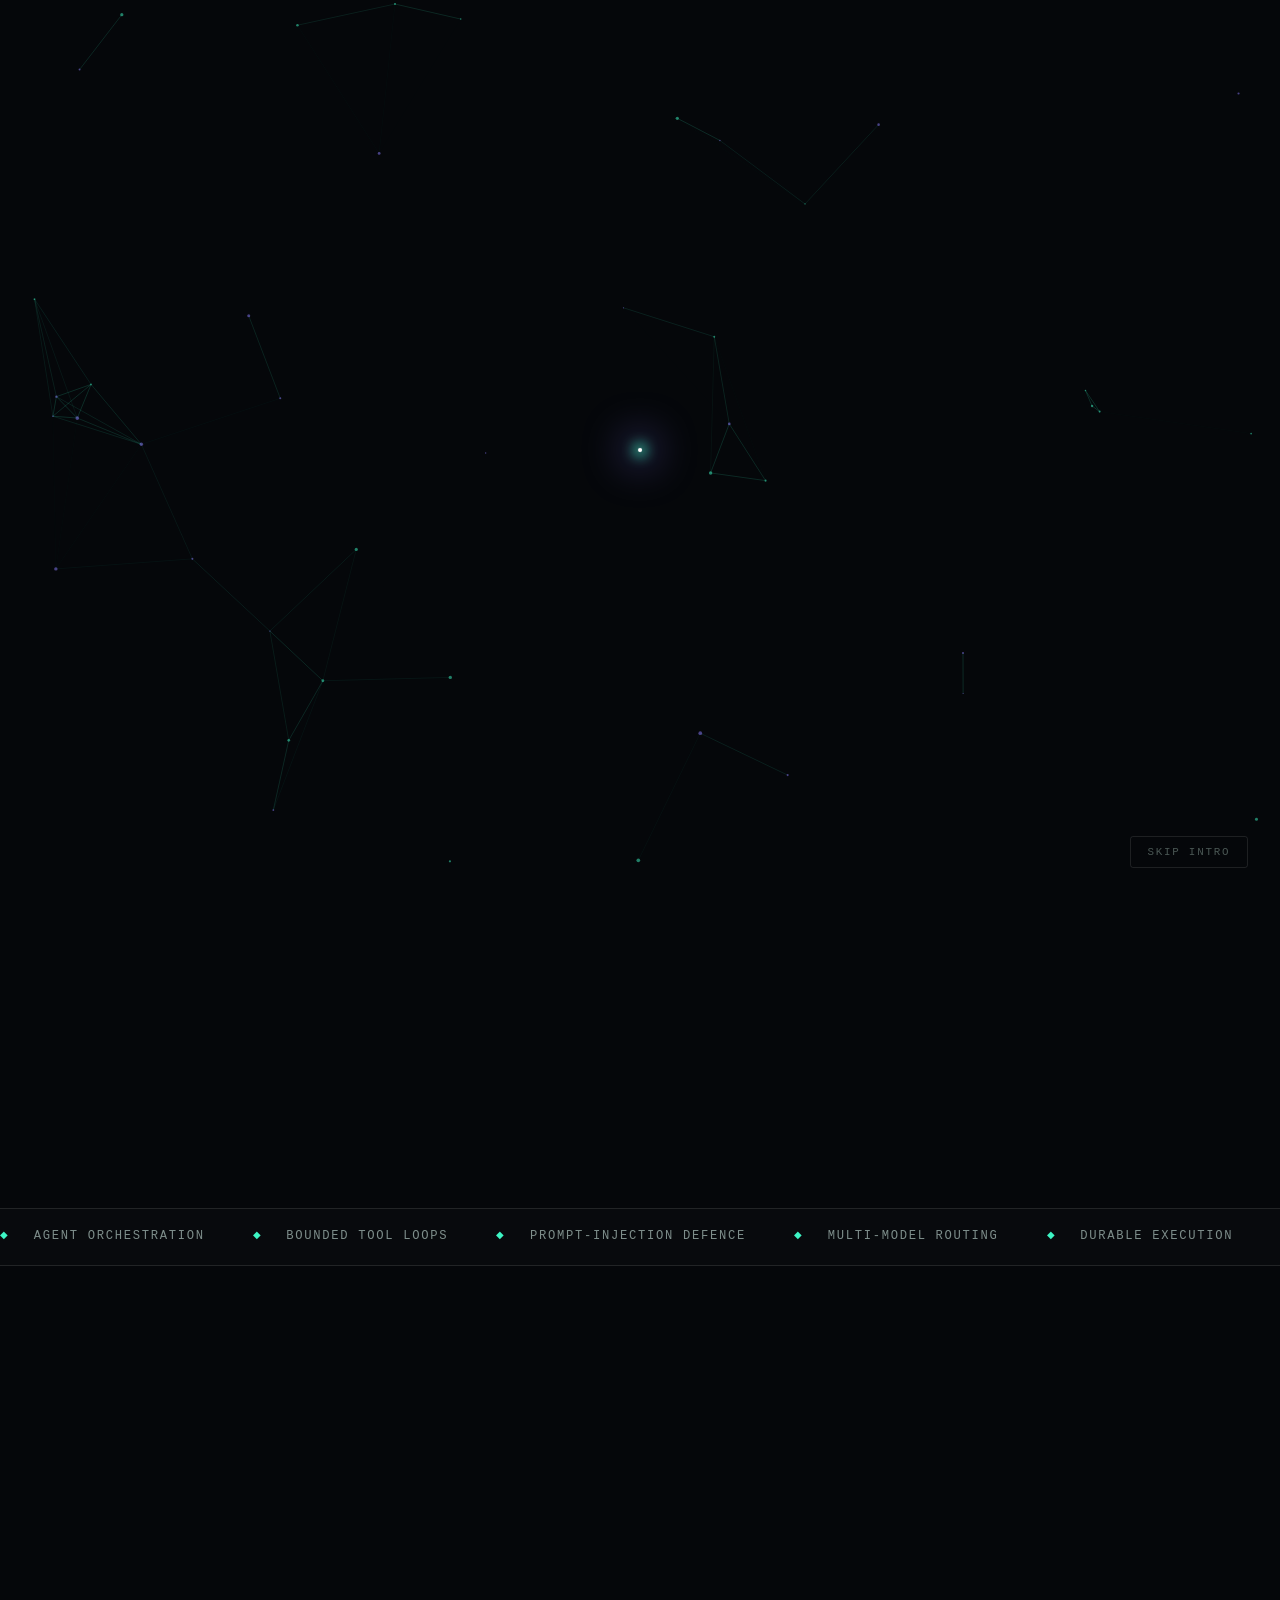
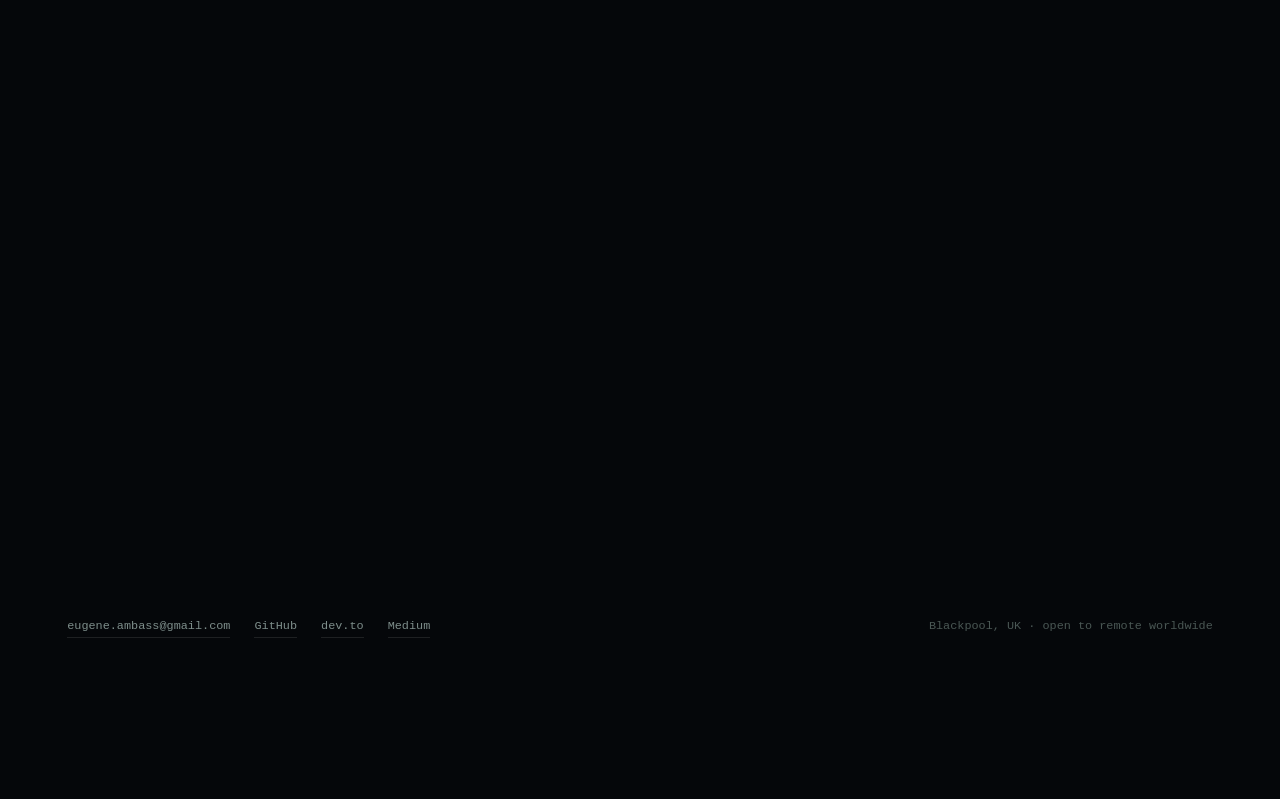
==== commit 8aba6b65: "refactor(site): split the single file into modules with a security posture The repository is part of" ====
--- a/index.html
+++ b/index.html
@@ -3,784 +3,117 @@
 <head>
 <meta charset="utf-8">
 <meta name="viewport" content="width=device-width, initial-scale=1">
+
+<!--
+  Content-Security-Policy, declared in markup because GitHub Pages cannot set
+  response headers. `default-src 'none'` denies by default; every directive
+  below is an explicit allowance. There is no 'unsafe-inline' because the page
+  contains no inline style or script — all CSS custom properties written at
+  runtime go through the CSSOM (assets/js/dom.js → setVars).
+
+  Two directives cannot be delivered this way and need a real header:
+  frame-ancestors and X-Frame-Options. Documented in docs/security.md.
+-->
+<meta http-equiv="Content-Security-Policy" content="
+  default-src 'none';
+  script-src 'self';
+  style-src 'self';
+  img-src 'self' data:;
+  font-src 'self';
+  connect-src 'none';
+  base-uri 'none';
+  form-action 'none'">
+<meta name="referrer" content="strict-origin-when-cross-origin">
+
 <title>Ambassador Eugene — AI-Native Software Engineer</title>
-<meta name="description" content="Agent systems, LLM guardrails and production AI infrastructure. Three case studies. This page was built entirely with AI — and so was everything on it.">
+<meta name="description" content="Agent systems, LLM guardrails and production AI infrastructure. Three engineering case studies. Built entirely with AI — and so was everything on it.">
 <meta name="color-scheme" content="dark">
 
 <meta property="og:title" content="Ambassador Eugene — AI-Native Software Engineer">
 <meta property="og:description" content="Agent systems, LLM guardrails and production AI infrastructure. Built entirely with AI.">
 <meta property="og:type" content="website">
 
-<style>
-/* ============================================================
-   PALETTE — committed dark. This is a cinematic surface, not a doc.
-   ============================================================ */
-:root {
-  --void:    #05070A;
-  --ink:     #0A0E13;
-  --panel:   rgba(255,255,255,0.035);
-  --panel-2: rgba(255,255,255,0.06);
-  --edge:    rgba(255,255,255,0.10);
-  --edge-2:  rgba(255,255,255,0.18);
-
-  --text:    #E8F0ED;
-  --dim:     #7E8E8B;
-  --faint:   #4A5754;
-
-  --mint:    #3DF5C4;
-  --violet:  #8B7BFF;
-  --amber:   #FFC86B;
-
-  --grotesk: "Helvetica Neue", Inter, -apple-system, BlinkMacSystemFont, "Segoe UI", Arial, sans-serif;
-  --mono: ui-monospace, "SF Mono", SFMono-Regular, "JetBrains Mono", Menlo, Consolas, monospace;
-
-  --measure: 66ch;
-  --pad: clamp(1.25rem, 4vw, 4rem);
-}
-
-*, *::before, *::after { box-sizing: border-box; }
-html { -webkit-text-size-adjust: 100%; scroll-behavior: smooth; }
-
-body {
-  margin: 0;
-  background: var(--void);
-  color: var(--text);
-  font-family: var(--grotesk);
-  font-size: 1.0625rem;
-  line-height: 1.6;
-  -webkit-font-smoothing: antialiased;
-  overflow-x: hidden;
-}
-
-a { color: inherit; }
-
-::selection { background: var(--mint); color: var(--void); }
-
-/* ============================================================
-   GENERATIVE FIELD — fixed canvas behind everything
-   ============================================================ */
-#field {
-  position: fixed; inset: 0;
-  width: 100%; height: 100%;
-  z-index: 0;
-  opacity: 0.55;
-  pointer-events: none;
-}
-.vignette {
-  position: fixed; inset: 0; z-index: 1; pointer-events: none;
-  background:
-    radial-gradient(120% 80% at 50% -10%, rgba(61,245,196,0.09), transparent 60%),
-    radial-gradient(90% 70% at 90% 20%, rgba(139,123,255,0.08), transparent 60%),
-    radial-gradient(100% 100% at 50% 100%, rgba(5,7,10,0.95), transparent 55%);
-}
-.grain {
-  position: fixed; inset: 0; z-index: 2; pointer-events: none; opacity: 0.16;
-  background-image: url("data:image/svg+xml,%3Csvg xmlns='http://www.w3.org/2000/svg' width='140' height='140'%3E%3Cfilter id='n'%3E%3CfeTurbulence type='fractalNoise' baseFrequency='0.85' numOctaves='3'/%3E%3C/filter%3E%3Crect width='100%25' height='100%25' filter='url(%23n)' opacity='0.42'/%3E%3C/svg%3E");
-}
-
-.stage { position: relative; z-index: 3; }
-
-/* ============================================================
-   COLD OPEN — singularity → bang → matter → line → handoff
-   The debris from the bang IS the ambient field. Same particles.
-   ============================================================ */
-
-/* During the intro the canvas is lifted above the scrim so the
-   explosion is visible; afterwards it drops back to z-index 0. */
-body.intro-active { overflow: hidden; }
-body.intro-active #field { z-index: 55; opacity: 1; }
-
-.intro-scrim {
-  position: fixed; inset: 0; z-index: 50;
-  background: var(--void);
-  pointer-events: none;
-}
-
-#intro {
-  position: fixed; inset: 0; z-index: 60;
-  display: grid; place-items: center;
-  overflow: hidden;
-  text-align: center;
-}
-
-.intro-scrim.out, #intro.out {
-  opacity: 0;
-  transition: opacity 0.75s cubic-bezier(.4,0,.2,1);
-}
-
-/* --- ACT I: the void --- */
-.scanline {
-  position: absolute; left: 0; right: 0; top: 0; height: 1px;
-  background: linear-gradient(90deg, transparent, rgba(61,245,196,0.55), transparent);
-  opacity: 0;
-  animation: scan 2200ms cubic-bezier(.4,0,.2,1) 120ms forwards;
-}
-@keyframes scan {
-  0%   { transform: translateY(0); opacity: 0; }
-  12%  { opacity: 0.9; }
-  88%  { opacity: 0.5; }
-  100% { transform: translateY(100vh); opacity: 0; }
-}
-
-/* the readout — ties the cosmology to the CV */
-.readout {
-  position: absolute; left: 50%; top: calc(50% + 12vmin);
-  transform: translateX(-50%);
-  font-family: var(--mono);
-  font-size: clamp(0.66rem, 0.6rem + 0.3vw, 0.8rem);
-  letter-spacing: 0.16em; text-transform: lowercase;
-  color: var(--faint);
-  white-space: nowrap;
-  opacity: 0;
-  transition: opacity 400ms ease, color 400ms ease;
-}
-.readout.show { opacity: 1; }
-.readout.hot { color: var(--mint); letter-spacing: 0.22em; }
-
-/* --- the singularity: one point, breathing, then tightening --- */
-.singularity {
-  position: absolute; top: 50%; left: 50%;
-  width: 6px; height: 6px; margin: -3px 0 0 -3px;
-  border-radius: 50%;
-  background: #fff;
-  box-shadow: 0 0 18px 6px rgba(61,245,196,0.85), 0 0 60px 20px rgba(139,123,255,0.35);
-  transform: scale(0);
-  animation:
-    singularity-in 900ms cubic-bezier(.6,0,.9,.2) 300ms forwards,
-    breathe 2400ms ease-in-out 1200ms infinite;
-}
-@keyframes singularity-in {
-  0%   { transform: scale(0); opacity: 0; }
-  55%  { transform: scale(1.5); opacity: 1; }
-  100% { transform: scale(0.7); opacity: 1; }
-}
-@keyframes breathe {
-  0%, 100% { transform: scale(0.7); }
-  50%      { transform: scale(1.15); }
-}
-/* critical mass: the strobe before detonation */
-.singularity.critical {
-  animation: strobe 130ms steps(2, start) infinite;
-}
-@keyframes strobe {
-  0%   { transform: scale(1.5); box-shadow: 0 0 34px 14px rgba(255,255,255,0.95), 0 0 90px 40px rgba(61,245,196,0.6); }
-  100% { transform: scale(0.9); box-shadow: 0 0 18px 6px rgba(61,245,196,0.85); }
-}
-.singularity.blown { animation: singularity-out 620ms ease-out forwards; }
-@keyframes singularity-out {
-  0%   { transform: scale(1.2); opacity: 1; }
-  30%  { transform: scale(11); opacity: 1; }
-  100% { transform: scale(30); opacity: 0; }
-}
-
-/* the collapsing rings — three, tightening in sequence */
-.collapse-ring {
-  position: absolute; top: 50%; left: 50%;
-  width: 60vmin; height: 60vmin; margin: -30vmin 0 0 -30vmin;
-  border: 1px solid rgba(61,245,196,0.45);
-  border-radius: 50%;
-  transform: scale(1.6); opacity: 0;
-}
-.collapse-ring.go { animation: collapse var(--dur, 1500ms) cubic-bezier(.55,0,.85,.35) forwards; }
-.collapse-ring.r2 { border-color: rgba(139,123,255,0.45); border-style: dashed; }
-.collapse-ring.r3 { border-color: rgba(255,255,255,0.35); }
-@keyframes collapse {
-  0%   { transform: scale(1.7) rotate(0deg); opacity: 0; }
-  25%  { opacity: 0.85; }
-  100% { transform: scale(0.02) rotate(120deg); opacity: 0; }
-}
-
-/* --- vibration: amplitude and frequency both driven by JS as mass grows --- */
-#intro { --amp: 0px; --tdur: 180ms; }
-#intro.tremor { animation: tremor var(--tdur) ease-in-out infinite; }
-@keyframes tremor {
-  0%, 100% { transform: translate(0, 0) rotate(0deg); }
-  20%      { transform: translate(var(--amp), calc(var(--amp) * -0.75)) rotate(calc(var(--amp) * 0.035)); }
-  40%      { transform: translate(calc(var(--amp) * -0.85), calc(var(--amp) * 0.9)) rotate(calc(var(--amp) * -0.03)); }
-  60%      { transform: translate(calc(var(--amp) * 0.7), calc(var(--amp) * 0.8)) rotate(calc(var(--amp) * 0.025)); }
-  80%      { transform: translate(calc(var(--amp) * -0.6), calc(var(--amp) * -0.5)) rotate(0deg); }
-}
-/* the scrim shakes a touch less — parallax makes it read as depth, not jitter */
-.intro-scrim.tremor { animation: tremor var(--tdur, 180ms) ease-in-out infinite; --amp: 0px; }
-#intro.quake { animation: quake 900ms cubic-bezier(.25,.9,.3,1) forwards; }
-@keyframes quake {
-  0%   { transform: translate(0,0) scale(1); }
-  6%   { transform: translate(-14px, 9px) scale(1.012); }
-  14%  { transform: translate(12px, -11px) scale(1.009); }
-  24%  { transform: translate(-9px, -7px) scale(1.006); }
-  36%  { transform: translate(7px, 6px) scale(1.004); }
-  50%  { transform: translate(-4px, 3px); }
-  68%  { transform: translate(3px, -2px); }
-  100% { transform: translate(0,0) scale(1); }
-}
-
-/* --- constellation: the shards wire themselves together --- */
-.constellation {
-  position: absolute; inset: 0; width: 100%; height: 100%;
-  pointer-events: none; overflow: visible;
-}
-.constellation line {
-  stroke: rgba(61,245,196,0.42);
-  stroke-width: 1;
-  stroke-dasharray: var(--len);
-  stroke-dashoffset: var(--len);
-}
-.constellation line.draw {
-  animation: draw-line 700ms cubic-bezier(.3,.8,.4,1) forwards;
-}
-@keyframes draw-line { to { stroke-dashoffset: 0; } }
-.constellation.dim { opacity: 0.28; transition: opacity 900ms ease; }
-
-/* --- detonation: white core refracting out through the spectrum --- */
-.flash {
-  position: absolute; inset: 0;
-  opacity: 0; pointer-events: none;
-  background: radial-gradient(closest-side,
-    rgba(255,255,255,0.98)  0%,
-    rgba(200,255,246,0.92) 10%,
-    rgba(61,245,196,0.84)  22%,
-    rgba(80,214,255,0.74)  34%,
-    rgba(139,123,255,0.64) 47%,
-    rgba(232,110,255,0.52) 60%,
-    rgba(255,105,140,0.38) 73%,
-    rgba(255,200,107,0.22) 85%,
-    transparent 95%);
-}
-.flash.fire { animation: flash 900ms cubic-bezier(.1,.8,.3,1) forwards, prism 900ms linear forwards; }
-@keyframes flash {
-  0%   { opacity: 0; transform: scale(0.12); }
-  10%  { opacity: 1; transform: scale(1.15); }
-  100% { opacity: 0; transform: scale(3); }
-}
-@keyframes prism {
-  0%   { filter: hue-rotate(0deg) saturate(2.2) brightness(1.5); }
-  100% { filter: hue-rotate(85deg) saturate(1) brightness(1); }
-}
-
-/* chromatic aberration — the channels separate, then converge */
-.ca {
-  position: absolute; inset: 0; opacity: 0; pointer-events: none;
-  mix-blend-mode: screen; border-radius: 50%;
-}
-.ca.r { background: radial-gradient(closest-side, rgba(255,40,60,0.75), transparent 62%); }
-.ca.g { background: radial-gradient(closest-side, rgba(40,255,150,0.75), transparent 62%); }
-.ca.b { background: radial-gradient(closest-side, rgba(60,120,255,0.75), transparent 62%); }
-.ca.fire { animation: ca 820ms cubic-bezier(.12,.85,.3,1) forwards; }
-.ca.r.fire { animation-name: ca-r; }
-.ca.b.fire { animation-name: ca-b; }
-@keyframes ca   { 0% { opacity: 0; transform: scale(0.2); } 14% { opacity: .9; } 100% { opacity: 0; transform: scale(2.5); } }
-@keyframes ca-r { 0% { opacity: 0; transform: scale(0.2) translate(0,0); } 14% { opacity: .9; transform: scale(1) translate(-2.5vmin, 1vmin); } 100% { opacity: 0; transform: scale(2.5) translate(-5vmin, 2vmin); } }
-@keyframes ca-b { 0% { opacity: 0; transform: scale(0.2) translate(0,0); } 14% { opacity: .9; transform: scale(1) translate(2.5vmin, -1vmin); } 100% { opacity: 0; transform: scale(2.5) translate(5vmin, -2vmin); } }
-
-/* shockwaves — full-spectrum rings, not mono ones */
-.shock {
-  position: absolute; top: 50%; left: 50%;
-  width: 20vmin; height: 20vmin; margin: -10vmin 0 0 -10vmin;
-  border-radius: 50%;
-  opacity: 0;
-  background: conic-gradient(from 0deg,
-    #ff4d6d, #ff9a3c, #ffe066, #3df5c4, #4fd8ff, #8b7bff, #e86eff, #ff4d6d);
-  -webkit-mask: radial-gradient(closest-side, transparent calc(100% - 3px), #000 calc(100% - 2.5px));
-          mask: radial-gradient(closest-side, transparent calc(100% - 3px), #000 calc(100% - 2.5px));
-}
-.shock.fire { animation: shock 1500ms cubic-bezier(.15,.85,.25,1) forwards; }
-.shock.s2.fire { animation-delay: 180ms; }
-.shock.s3.fire { animation-delay: 420ms; }
-@keyframes shock {
-  0%   { transform: scale(0.1) rotate(0deg); opacity: 1; }
-  100% { transform: scale(11) rotate(150deg); opacity: 0; }
-}
-
-/* --- matter: fragments popping into existence --- */
-.shards { position: absolute; inset: 0; pointer-events: none; }
-.shard {
-  position: absolute; top: 50%; left: 50%;
-  font-family: var(--mono);
-  font-size: clamp(0.6rem, 0.52rem + 0.35vw, 0.82rem);
-  letter-spacing: 0.04em;
-  color: var(--dim);
-  border: 1px solid var(--edge);
-  background: rgba(255,255,255,0.04);
-  backdrop-filter: blur(6px); -webkit-backdrop-filter: blur(6px);
-  border-radius: 3px;
-  padding: 0.28rem 0.6rem;
-  white-space: nowrap;
-  opacity: 0;
-  transform: translate(-50%, -50%) scale(0.2);
-}
-.shard.mint { color: var(--mint); border-color: rgba(61,245,196,0.3); background: rgba(61,245,196,0.06); }
-.shard.violet { color: var(--violet); border-color: rgba(139,123,255,0.3); background: rgba(139,123,255,0.06); }
-.shard.pop { animation: shard-pop 900ms cubic-bezier(.16,1.3,.3,1) forwards; }
-@keyframes shard-pop {
-  0%   { opacity: 0; transform: translate(-50%,-50%) translate(0,0) scale(0.15) rotate(var(--rot)); }
-  45%  { opacity: 1; }
-  70%  { transform: translate(-50%,-50%) translate(var(--x), var(--y)) scale(1.09) rotate(0deg); }
-  100% { opacity: 1; transform: translate(-50%,-50%) translate(var(--x), var(--y)) scale(1) rotate(0deg); }
-}
-
-/* --- the line --- */
-.bang-copy { position: relative; z-index: 2; padding-inline: 1.25rem; }
-
-.bang-l1 {
-  font-size: clamp(1.5rem, 1rem + 3.2vw, 3.6rem);
-  font-weight: 500; letter-spacing: -0.03em; line-height: 1.1;
-  margin: 0 0 0.25em; color: var(--text);
-}
-.bang-l1 .w {
-  display: inline-block; opacity: 0;
-  transform: translateY(0.55em) scale(0.94); filter: blur(6px);
-}
-.bang-l1 .w.in {
-  animation: word-in 620ms cubic-bezier(.18,.9,.25,1) forwards;
-}
-@keyframes word-in {
-  to { opacity: 1; transform: none; filter: blur(0); }
-}
-
-.bang-l2 {
-  font-size: clamp(2.6rem, 1.2rem + 9vw, 9rem);
-  font-weight: 700; line-height: 0.92; letter-spacing: -0.055em;
-  margin: 0; color: var(--mint);
-  text-shadow: 0 0 42px rgba(61,245,196,0.45);
-}
-.bang-l2 .c {
-  display: inline-block; opacity: 0;
-  transform: translateY(0.4em) scale(0.3) rotate(var(--r));
-}
-.bang-l2 .c.in { animation: char-pop 820ms cubic-bezier(.16,1.5,.3,1) forwards; }
-@keyframes char-pop {
-  0%   { opacity: 0; transform: translateY(0.4em) scale(0.3) rotate(var(--r)); }
-  60%  { opacity: 1; transform: translateY(-0.06em) scale(1.2) rotate(0deg); }
-  100% { opacity: 1; transform: none; }
-}
-/* the bloom — one hard pulse once the word has landed */
-.bang-l2.bloom { animation: bloom 1200ms cubic-bezier(.2,.8,.3,1); }
-@keyframes bloom {
-  0%   { text-shadow: 0 0 42px rgba(61,245,196,0.45); }
-  18%  { text-shadow: 0 0 22px rgba(255,255,255,0.95), 0 0 90px rgba(61,245,196,0.9), 0 0 160px rgba(61,245,196,0.55); }
-  100% { text-shadow: 0 0 42px rgba(61,245,196,0.45); }
-}
-.bang-copy.recede { animation: recede 900ms cubic-bezier(.4,0,.2,1) forwards; }
-@keyframes recede {
-  to { opacity: 0; transform: scale(1.12); filter: blur(8px); }
-}
-
-/* --- skip --- */
-.skip-intro {
-  position: absolute; bottom: 2rem; right: 2rem; z-index: 3;
-  font-family: var(--mono); font-size: 0.68rem;
-  letter-spacing: 0.16em; text-transform: uppercase;
-  color: var(--faint); background: transparent;
-  border: 1px solid var(--edge); border-radius: 3px;
-  padding: 0.6rem 1.1rem; cursor: pointer;
-  transition: color .2s, border-color .2s;
-  opacity: 0; animation: fade-in 400ms ease 400ms forwards;
-}
-.skip-intro:hover { color: var(--mint); border-color: var(--mint); }
-@keyframes fade-in { to { opacity: 1; } }
-
-/* hero waits for the handoff */
-body.intro-active .hero .wrap > * { opacity: 0; }
-
-.replay {
-  font-family: var(--mono); font-size: 0.68rem;
-  letter-spacing: 0.14em; text-transform: uppercase;
-  color: var(--faint); background: transparent;
-  border: 1px solid var(--edge); border-radius: 3px;
-  padding: 0.5rem 0.95rem; cursor: pointer; margin-top: 1.5rem;
-  transition: color .2s, border-color .2s;
-}
-.replay:hover { color: var(--mint); border-color: var(--mint); }
-
-/* ============================================================
-   SHARED
-   ============================================================ */
-.wrap { max-width: 78rem; margin: 0 auto; padding-inline: var(--pad); }
-.col { max-width: var(--measure); }
-
-.eyebrow {
-  font-family: var(--mono);
-  font-size: 0.7rem;
-  letter-spacing: 0.18em;
-  text-transform: uppercase;
-  color: var(--mint);
-  margin: 0 0 1rem;
-}
-.eyebrow.violet { color: var(--violet); }
-.eyebrow.dim { color: var(--faint); }
-
-p { margin: 0 0 1.15rem; color: #C9D6D2; }
-strong { color: var(--text); font-weight: 600; }
-em { color: var(--text); }
-
-code {
-  font-family: var(--mono);
-  font-size: 0.86em;
-  color: var(--mint);
-  background: rgba(61,245,196,0.07);
-  border: 1px solid rgba(61,245,196,0.16);
-  border-radius: 3px;
-  padding: 0.08em 0.34em;
-  white-space: nowrap;
-}
-
-/* Reveal-on-scroll (progressive: visible by default, JS opts in) */
-.js .reveal { opacity: 0; transform: translateY(24px); }
-.js .reveal.in { opacity: 1; transform: none; transition: opacity 0.7s cubic-bezier(.2,.7,.3,1), transform 0.7s cubic-bezier(.2,.7,.3,1); }
-
-/* ============================================================
-   01 — HERO / AGENT TRACE
-   ============================================================ */
-.hero {
-  min-height: 100svh;
-  display: grid;
-  align-content: center;
-  padding-block: clamp(4rem, 12vh, 9rem);
-}
-
-.status-line {
-  display: flex; align-items: center; gap: 0.6rem;
-  font-family: var(--mono); font-size: 0.72rem;
-  letter-spacing: 0.12em; text-transform: uppercase;
-  color: var(--dim); margin-bottom: 2.5rem;
-}
-.dot {
-  width: 7px; height: 7px; border-radius: 50%;
-  background: var(--mint);
-  box-shadow: 0 0 0 0 rgba(61,245,196,0.6);
-  animation: pulse 2.4s ease-out infinite;
-}
-@keyframes pulse {
-  0%   { box-shadow: 0 0 0 0 rgba(61,245,196,0.55); }
-  70%  { box-shadow: 0 0 0 12px rgba(61,245,196,0); }
-  100% { box-shadow: 0 0 0 0 rgba(61,245,196,0); }
-}
-
-/* The colossal name — brutalist scale, hairline weight */
-.hero h1 {
-  font-size: clamp(2.9rem, 11.5vw, 10.5rem);
-  line-height: 0.86;
-  font-weight: 600;
-  letter-spacing: -0.045em;
-  margin: 0 0 1.5rem;
-  text-transform: uppercase;
-}
-.hero h1 .l2 {
-  display: block;
-  color: transparent;
-  -webkit-text-stroke: 1px var(--edge-2);
-  padding-left: 0.06em;
-}
-
-.thesis {
-  font-size: clamp(1.15rem, 0.95rem + 1.1vw, 1.7rem);
-  line-height: 1.35;
-  letter-spacing: -0.015em;
-  max-width: 30ch;
-  color: var(--text);
-  margin: 0 0 0.6rem;
-  font-weight: 500;
-}
-.thesis b { color: var(--mint); font-weight: 500; }
-.thesis-sub { color: var(--dim); max-width: 46ch; font-size: 1rem; }
-
-/* Streaming trace console */
-.trace {
-  margin-top: 3.5rem;
-  border: 1px solid var(--edge);
-  border-radius: 6px;
-  background: linear-gradient(180deg, rgba(255,255,255,0.045), rgba(255,255,255,0.012));
-  backdrop-filter: blur(14px);
-  -webkit-backdrop-filter: blur(14px);
-  font-family: var(--mono);
-  font-size: clamp(0.72rem, 0.68rem + 0.2vw, 0.84rem);
-  line-height: 1.85;
-  overflow: hidden;
-  max-width: 52rem;
-}
-.trace-bar {
-  display: flex; align-items: center; gap: 0.75rem;
-  padding: 0.6rem 1rem;
-  border-bottom: 1px solid var(--edge);
-  color: var(--faint);
-  font-size: 0.68rem; letter-spacing: 0.1em; text-transform: uppercase;
-  background: rgba(255,255,255,0.02);
-}
-.trace-bar .lamps { display: flex; gap: 5px; }
-.trace-bar .lamps i { width: 8px; height: 8px; border-radius: 50%; background: var(--edge-2); }
-.trace-bar .grow { flex: 1; }
-.trace-body { padding: 1.1rem 1rem 1.3rem; min-height: 12.5rem; }
-.trace-body .ln { display: block; white-space: pre-wrap; word-break: break-word; }
-.trace .k  { color: var(--violet); }
-.trace .s  { color: var(--mint); }
-.trace .c  { color: var(--faint); }
-.trace .ok { color: var(--mint); }
-.caret {
-  display: inline-block; width: 0.55em; height: 1.05em;
-  background: var(--mint); vertical-align: -0.18em;
-  animation: blink 1.05s steps(2, start) infinite;
-}
-@keyframes blink { to { visibility: hidden; } }
-
-.cta-row { display: flex; flex-wrap: wrap; gap: 0.75rem; margin-top: 2.5rem; }
-.btn {
-  font-family: var(--mono); font-size: 0.76rem;
-  letter-spacing: 0.1em; text-transform: uppercase;
-  text-decoration: none;
-  padding: 0.8rem 1.4rem; border-radius: 3px;
-  border: 1px solid var(--edge-2); color: var(--text);
-  transition: border-color .2s, background .2s, color .2s;
-}
-.btn:hover { border-color: var(--mint); color: var(--mint); background: rgba(61,245,196,0.06); }
-.btn--solid { background: var(--mint); color: var(--void); border-color: var(--mint); font-weight: 600; }
-.btn--solid:hover { background: #7BFFDA; color: var(--void); }
-
-/* ============================================================
-   02 — MARQUEE
-   ============================================================ */
-.marquee {
-  border-block: 1px solid var(--edge);
-  padding-block: 1.15rem;
-  overflow: hidden;
-  background: rgba(255,255,255,0.015);
-}
-.marquee-track {
-  display: flex; gap: 3rem; width: max-content;
-  animation: slide 42s linear infinite;
-  font-family: var(--mono); font-size: 0.76rem;
-  letter-spacing: 0.14em; text-transform: uppercase; color: var(--dim);
-  white-space: nowrap;
-}
-.marquee-track span::before { content: "◆"; color: var(--mint); margin-right: 1.5rem; font-size: 0.6rem; vertical-align: 0.15em; }
-@keyframes slide { to { transform: translateX(-50%); } }
-.marquee:hover .marquee-track { animation-play-state: paused; }
-
-/* ============================================================
-   03 — ARCHITECTURE NAV
-   ============================================================ */
-.arch { padding-block: clamp(5rem, 12vh, 9rem); }
-.arch-head { display: flex; flex-wrap: wrap; gap: 1rem 3rem; align-items: end; justify-content: space-between; margin-bottom: 3.5rem; }
-.arch-head h2 {
-  font-size: clamp(1.9rem, 1.3rem + 2.6vw, 3.6rem);
-  line-height: 1.02; letter-spacing: -0.035em; font-weight: 600;
-  margin: 0; text-transform: uppercase; max-width: 16ch;
-}
-.arch-head p { max-width: 34ch; margin: 0; color: var(--dim); font-size: 0.95rem; }
-
-.nodes { display: grid; grid-template-columns: repeat(auto-fit, minmax(15rem, 1fr)); gap: 1px; background: var(--edge); border: 1px solid var(--edge); border-radius: 6px; overflow: hidden; }
-.node {
-  display: block; text-decoration: none;
-  background: var(--ink); padding: 2rem 1.6rem 2.2rem;
-  position: relative; overflow: hidden;
-  transition: background .28s ease;
-}
-.node::after {
-  content: ""; position: absolute; inset: 0;
-  background: radial-gradient(80% 60% at 50% 0%, rgba(61,245,196,0.13), transparent 70%);
-  opacity: 0; transition: opacity .35s ease;
-}
-.node:hover { background: #0D1319; }
-.node:hover::after { opacity: 1; }
-.node > * { position: relative; z-index: 1; }
-.node .n {
-  font-family: var(--mono); font-size: 2.6rem; font-weight: 300;
-  color: transparent; -webkit-text-stroke: 1px var(--edge-2);
-  line-height: 1; display: block; margin-bottom: 1.25rem;
-  transition: -webkit-text-stroke-color .3s ease, color .3s ease;
-}
-.node:hover .n { -webkit-text-stroke-color: var(--mint); }
-.node h3 { font-size: 1.15rem; line-height: 1.25; letter-spacing: -0.015em; margin: 0 0 0.65rem; font-weight: 600; }
-.node p { font-size: 0.9rem; color: var(--dim); margin: 0 0 1.4rem; }
-.node .tag {
-  font-family: var(--mono); font-size: 0.66rem; letter-spacing: 0.1em;
-  text-transform: uppercase; color: var(--faint);
-  display: flex; align-items: center; gap: 0.5rem;
-}
-.node:hover .tag { color: var(--mint); }
-
-/* ============================================================
-   04 — CASE STUDIES
-   ============================================================ */
-.case { padding-block: clamp(4.5rem, 11vh, 8rem); border-top: 1px solid var(--edge); }
-
-.case-mast { margin-bottom: 3rem; }
-.case-num {
-  font-size: clamp(4rem, 16vw, 12rem);
-  line-height: 0.8; font-weight: 600; letter-spacing: -0.06em;
-  color: transparent; -webkit-text-stroke: 1px var(--edge);
-  display: block; margin-bottom: 0.5rem; pointer-events: none;
-}
-.case h2 {
-  font-size: clamp(1.8rem, 1.25rem + 2.4vw, 3.4rem);
-  line-height: 1.03; letter-spacing: -0.035em; font-weight: 600;
-  margin: 0 0 1.5rem; max-width: 18ch; text-transform: uppercase;
-  scroll-margin-top: 2rem;
-}
-.chips { display: flex; flex-wrap: wrap; gap: 0.5rem; margin-bottom: 1rem; }
-.chip {
-  font-family: var(--mono); font-size: 0.66rem; letter-spacing: 0.09em;
-  text-transform: uppercase; color: var(--dim);
-  border: 1px solid var(--edge); border-radius: 2px; padding: 0.28rem 0.6rem;
-}
-.chip--live { color: var(--mint); border-color: rgba(61,245,196,0.35); background: rgba(61,245,196,0.05); }
-.stack { font-family: var(--mono); font-size: 0.72rem; line-height: 1.7; color: var(--faint); margin: 0; }
-
-h4 {
-  font-family: var(--mono); font-size: 0.7rem; font-weight: 500;
-  letter-spacing: 0.16em; text-transform: uppercase; color: var(--faint);
-  margin: 2.75rem 0 0.9rem;
-  display: flex; align-items: center; gap: 0.9rem;
-}
-h4::after { content: ""; flex: 1; height: 1px; background: var(--edge); }
-
-ul.findings { margin: 0 0 1.15rem; padding-left: 1.15rem; color: #C9D6D2; }
-ul.findings li { margin-bottom: 0.5rem; }
-ul.findings li::marker { color: var(--mint); }
-
-/* The load-bearing decision — the structural device */
-.decision {
-  margin: 3rem 0;
-  padding: clamp(1.6rem, 4vw, 2.6rem);
-  border: 1px solid var(--edge-2);
-  border-left: 2px solid var(--mint);
-  border-radius: 4px;
-  background: linear-gradient(135deg, rgba(61,245,196,0.055), rgba(255,255,255,0.012) 55%);
-  position: relative;
-}
-.decision .label {
-  display: block; font-family: var(--mono); font-size: 0.66rem;
-  letter-spacing: 0.18em; text-transform: uppercase; color: var(--mint);
-  margin-bottom: 1.1rem;
-}
-.decision .pull {
-  font-size: clamp(1.2rem, 1rem + 1.1vw, 1.75rem);
-  line-height: 1.22; letter-spacing: -0.022em; font-weight: 500;
-  color: var(--text); margin: 0 0 1rem; max-width: 24ch;
-}
-.decision p:last-child { margin-bottom: 0; color: var(--dim); font-size: 0.97rem; }
-
-/* ============================================================
-   05 — BACKGROUND
-   ============================================================ */
-.bg-sec { padding-block: clamp(4.5rem, 11vh, 8rem); border-top: 1px solid var(--edge); }
-.bg-sec h2 {
-  font-size: clamp(1.8rem, 1.25rem + 2.4vw, 3.4rem);
-  line-height: 1.03; letter-spacing: -0.035em; font-weight: 600;
-  text-transform: uppercase; margin: 0 0 3rem; scroll-margin-top: 2rem;
-}
-.stint {
-  display: grid; grid-template-columns: 9rem minmax(0,1fr);
-  gap: 0.4rem 2rem; padding-block: 1.5rem;
-  border-top: 1px solid var(--edge);
-}
-.stint:last-child { border-bottom: 1px solid var(--edge); }
-@media (max-width: 40rem) { .stint { grid-template-columns: 1fr; } }
-.stint .when { font-family: var(--mono); font-size: 0.72rem; letter-spacing: 0.06em; color: var(--faint); padding-top: 0.35em; }
-.stint .what { margin: 0; }
-.stint .what b { display: block; font-size: 1.05rem; letter-spacing: -0.01em; margin-bottom: 0.2rem; }
-.stint .what span { color: var(--dim); font-size: 0.94rem; }
-
-/* ============================================================
-   06 — COLOPHON / FOOTER
-   ============================================================ */
-.colophon {
-  padding-block: clamp(4.5rem, 11vh, 8rem);
-  border-top: 1px solid var(--edge);
-}
-.colophon .card {
-  border: 1px solid var(--edge); border-radius: 6px;
-  background: linear-gradient(180deg, rgba(255,255,255,0.04), rgba(255,255,255,0.01));
-  padding: clamp(1.6rem, 4vw, 3rem);
-  margin-bottom: 3.5rem;
-}
-.colophon .card h2 {
-  font-size: clamp(1.4rem, 1.1rem + 1.4vw, 2.2rem);
-  line-height: 1.1; letter-spacing: -0.03em; margin: 0 0 1.2rem; font-weight: 600;
-}
-.colophon .card .col { max-width: 58ch; }
-
-footer.foot {
-  display: flex; flex-wrap: wrap; gap: 1.5rem 3rem;
-  justify-content: space-between; align-items: start;
-  font-family: var(--mono); font-size: 0.74rem; color: var(--faint);
-  padding-bottom: 4rem;
-}
-footer.foot .links { display: flex; flex-wrap: wrap; gap: 0.5rem 1.5rem; }
-footer.foot a { text-decoration: none; color: var(--dim); border-bottom: 1px solid var(--edge); padding-bottom: 1px; }
-footer.foot a:hover { color: var(--mint); border-bottom-color: var(--mint); }
-
-/* ============================================================
-   A11Y / MOTION
-   ============================================================ */
-.skip { position: absolute; left: -9999px; font-family: var(--mono); font-size: 0.8rem; }
-.skip:focus { left: 1rem; top: 1rem; z-index: 99; padding: 0.6rem 1rem; background: var(--ink); border: 1px solid var(--mint); color: var(--mint); border-radius: 3px; }
-:focus-visible { outline: 2px solid var(--mint); outline-offset: 3px; border-radius: 2px; }
-
-@media (prefers-reduced-motion: reduce) {
-  *, *::before, *::after { animation: none !important; transition: none !important; scroll-behavior: auto !important; }
-  .js .reveal { opacity: 1 !important; transform: none !important; }
-  #field { display: none; }
-}
-</style>
+<link rel="stylesheet" href="assets/css/tokens.css">
+<link rel="stylesheet" href="assets/css/base.css">
+<link rel="stylesheet" href="assets/css/layout.css">
+<link rel="stylesheet" href="assets/css/components.css">
+<link rel="stylesheet" href="assets/css/cold-open.css">
+
+<!-- The overlay is opaque from first paint so a deferred module can never
+     let the hero flash before the sequence covers it. Without scripting
+     there is nothing to remove it, so this stylesheet does. -->
+<noscript><link rel="stylesheet" href="assets/css/no-js.css"></noscript>
+
+<script type="module" src="assets/js/main.js"></script>
 </head>
 <body>
 
 <a class="skip" href="#main">Skip to content</a>
 
+<!-- Backdrop. Decorative throughout. -->
 <canvas id="field" aria-hidden="true"></canvas>
 <div class="vignette" aria-hidden="true"></div>
 <div class="grain" aria-hidden="true"></div>
 
-<!-- ================= COLD OPEN =================
-     Purely decorative. The full page exists in the DOM beneath this;
-     the overlay is aria-hidden, skippable, auto-bypassed on deep links,
-     and never rendered under prefers-reduced-motion. -->
-<div class="intro-scrim" id="intro-scrim" aria-hidden="true" hidden></div>
-<div id="intro" aria-hidden="true" hidden>
-  <div class="scanline"></div>
-  <div class="collapse-ring r1" id="ring1"></div>
-  <div class="collapse-ring r2" id="ring2"></div>
-  <div class="collapse-ring r3" id="ring3"></div>
-  <div class="singularity" id="singularity"></div>
-  <p class="readout" id="readout"></p>
-  <div class="flash" id="flash"></div>
-  <div class="ca r" id="ca-r"></div>
-  <div class="ca g" id="ca-g"></div>
-  <div class="ca b" id="ca-b"></div>
-  <div class="shock" id="shock1"></div>
-  <div class="shock s2" id="shock2"></div>
-  <div class="shock s3" id="shock3"></div>
-  <svg class="constellation" id="constellation" aria-hidden="true"></svg>
-  <div class="shards" id="shards"></div>
-
-  <div class="bang-copy" id="bang-copy">
-    <p class="bang-l1" id="bang-l1"></p>
-    <p class="bang-l2" id="bang-l2"></p>
-  </div>
-
-  <button class="skip-intro" id="skip-intro" type="button">Skip intro</button>
+<!--
+  Cold open. Purely decorative and entirely optional: the complete page sits
+  in the DOM beneath this overlay, so crawlers and assistive technology never
+  wait on it. Skippable, auto-bypassed on deep links, removed outright under
+  prefers-reduced-motion, and hidden by no-js.css without scripting.
+-->
+<div class="intro-scrim" id="intro-scrim" aria-hidden="true"></div>
+<div class="intro" id="intro" aria-hidden="true">
+  <div class="intro__scanline"></div>
+
+  <div class="intro__ring intro__ring--1" id="ring-1"></div>
+  <div class="intro__ring intro__ring--2" id="ring-2"></div>
+  <div class="intro__ring intro__ring--3" id="ring-3"></div>
+
+  <div class="intro__singularity" id="singularity"></div>
+  <p class="intro__readout" id="readout"></p>
+
+  <div class="intro__flash" id="flash"></div>
+  <div class="intro__ca intro__ca--r"></div>
+  <div class="intro__ca intro__ca--g"></div>
+  <div class="intro__ca intro__ca--b"></div>
+
+  <div class="intro__shock intro__shock--1"></div>
+  <div class="intro__shock intro__shock--2"></div>
+  <div class="intro__shock intro__shock--3"></div>
+
+  <svg class="intro__constellation" id="constellation" aria-hidden="true"></svg>
+  <div class="intro__shards" id="shards"></div>
+
+  <div class="intro__copy" id="intro-copy">
+    <p class="intro__line" id="intro-statement"></p>
+    <p class="intro__shout" id="intro-shout"></p>
+  </div>
+
+  <button class="btn btn--ghost intro__skip" id="skip-intro" type="button">Skip intro</button>
 </div>
 
 <div class="stage">
 
-<!-- ================= HERO ================= -->
+<!-- ============================================================
+     HERO
+     ============================================================ -->
 <header class="hero">
   <div class="wrap">
     <p class="status-line"><span class="dot"></span> Available · AI-native engineering roles · remote worldwide</p>
 
-    <h1>Ambassador<span class="l2">Eugene</span></h1>
+    <h1 class="t-display">Ambassador<span class="hero__name-2 t-outline">Eugene</span></h1>
 
     <p class="thesis">I build production systems <b>in collaboration with frontier models</b> — and I'm the reason they hold up.</p>
-    <p class="thesis thesis-sub">Ten years shipping React, React Native and Node. The last two building the layer underneath the demos: bounded tool loops, guardrails enforced by the call graph rather than the prompt, multi-model routing, durable orchestration. The model writes fast. I decide what it's allowed to touch, what gets enforced structurally, and what ships. Three systems below — each with the decision that carried it.</p>
-
-    <div class="trace" role="img" aria-label="Simulated agent trace showing this portfolio being assembled: loading candidate profile, three case studies, and rendering the page.">
-      <div class="trace-bar">
-        <span class="lamps"><i></i><i></i><i></i></span>
+    <p class="thesis thesis--sub">Ten years shipping React, React Native and Node. The last two building the layer underneath the demos: bounded tool loops, guardrails enforced by the call graph rather than the prompt, multi-model routing, durable orchestration. The model writes fast. I decide what it's allowed to touch, what gets enforced structurally, and what ships. Three systems below — each with the decision that carried it.</p>
+
+    <div class="trace" role="img" aria-label="Decorative console showing a simulated agent run that loads the three case studies below.">
+      <div class="trace__bar">
+        <span class="trace__lamps"><i></i><i></i><i></i></span>
         <span>agent · session 01</span>
-        <span class="grow"></span>
+        <span class="trace__grow"></span>
         <span id="trace-state">running</span>
       </div>
-      <div class="trace-body" id="trace" aria-hidden="true"></div>
+      <div class="trace__body" id="trace" aria-hidden="true"></div>
     </div>
 
     <div class="cta-row">
@@ -790,48 +123,54 @@
   </div>
 </header>
 
-<!-- ================= MARQUEE ================= -->
+<!-- ============================================================
+     CAPABILITY STRIP
+     ============================================================ -->
 <div class="marquee" aria-hidden="true">
-  <div class="marquee-track" id="marquee"></div>
+  <div class="marquee__track" id="marquee"></div>
 </div>
 
 <main id="main">
 
-<!-- ================= ARCHITECTURE NAV ================= -->
+<!-- ============================================================
+     ARCHITECTURE NAV
+     ============================================================ -->
 <section class="arch wrap" id="work">
   <div class="arch-head reveal">
-    <h2>Three systems,<br>one idea</h2>
+    <h2 class="t-section">Three systems,<br>one idea</h2>
     <p>Boundaries that hold because of structure, not because you asked the model nicely. Pick a node.</p>
   </div>
 
   <nav class="nodes reveal" aria-label="Case studies">
     <a class="node" href="#tadhkir">
-      <span class="n">01</span>
-      <h3>A guardrailed, data-aware AI copilot</h3>
+      <span class="node__n t-outline" aria-hidden="true">01</span>
+      <h3 class="node__title">A guardrailed, data-aware AI copilot</h3>
       <p>An LLM with database access on a multi-tenant platform, shipped without it becoming a breach.</p>
-      <span class="tag">Anthropic SDK · Guardrails →</span>
+      <span class="node__tag">Anthropic SDK · Guardrails →</span>
     </a>
     <a class="node" href="#eugenius">
-      <span class="n">02</span>
-      <h3>Multi-agent code generation, self-healing</h3>
+      <span class="node__n t-outline" aria-hidden="true">02</span>
+      <h3 class="node__title">Multi-agent code generation, self-healing</h3>
       <p>Seven agents, durable execution, and a loop that patches the app after it ships.</p>
-      <span class="tag">Inngest · Pinecone · Routing →</span>
+      <span class="node__tag">Inngest · Pinecone · Routing →</span>
     </a>
     <a class="node" href="#zerli">
-      <span class="n">03</span>
-      <h3>Legacy app to multi-tenant SaaS</h3>
+      <span class="node__n t-outline" aria-hidden="true">03</span>
+      <h3 class="node__title">Legacy app to multi-tenant SaaS</h3>
       <p>Auditing my own two-year-old code, finding critical issues, and migrating without stopping shipping.</p>
-      <span class="tag">Expo · Postgres · Tenancy →</span>
+      <span class="node__tag">Expo · Postgres · Tenancy →</span>
     </a>
   </nav>
 </section>
 
-<!-- ================= CASE 01 ================= -->
+<!-- ============================================================
+     CASE 01
+     ============================================================ -->
 <article class="case wrap">
-  <div class="case-mast reveal">
-    <span class="case-num" aria-hidden="true">01</span>
+  <div class="case__mast reveal">
+    <span class="case__num t-outline" aria-hidden="true">01</span>
     <p class="eyebrow">Istibqa Ltd · Co-founder &amp; CTO</p>
-    <h2 id="tadhkir">A guardrailed, data-aware AI copilot</h2>
+    <h2 class="t-section" id="tadhkir">A guardrailed, data-aware AI copilot</h2>
     <div class="chips">
       <span class="chip chip--live">Built · pre-launch</span>
       <span class="chip">Multi-tenant</span>
@@ -841,11 +180,11 @@
   </div>
 
   <div class="col reveal">
-    <h4>Context</h4>
+    <h4 class="sub-head">Context</h4>
     <p>Tadhkir is a WhatsApp retention platform for recurring-visit service businesses — dental practices, optical clinics, physiotherapists, salons — across the UK, Gulf, US and Africa. It tracks when each customer is due back and sends a personalised reminder at the right interval for that industry.</p>
     <p>Owners kept asking questions the dashboard couldn't answer: <em>which customers am I about to lose, and what should I do about it?</em> The obvious answer was an assistant over their data. The non-obvious part was doing that safely on a platform holding patient and client records.</p>
 
-    <h4>The problem</h4>
+    <h4 class="sub-head">The problem</h4>
     <p>An LLM with database access on a multi-tenant platform is a data breach waiting to happen. Three risks had to close before shipping:</p>
     <ul class="findings">
       <li><strong>Cross-tenant leakage.</strong> If the model can name which business's data to fetch, a prompt injection can make it name someone else's.</li>
@@ -853,14 +192,14 @@
       <li><strong>Cost as an attack surface.</strong> An assistant running on our API credits is a free general-purpose LLM if anyone thinks to use it as one.</li>
     </ul>
 
-    <h4>What I built</h4>
+    <h4 class="sub-head">What I built</h4>
     <p><strong>One engine, two surfaces.</strong> A single <code>runCopilot()</code> loop drives both the customer-facing Revenue Copilot and the internal Admin Copilot. Each supplies its own system prompt and tool set; the loop, guardrails and limits are identical. Two implementations would have drifted within a month — and the weaker one becomes the vulnerability.</p>
     <p><strong>A bounded agent loop.</strong> Call the model → execute any <code>tool_use</code> against server-bound context → feed <code>tool_result</code> back → repeat until a text answer, capped at six rounds. The cap matters: an unbounded tool loop is an unbounded bill.</p>
   </div>
 
   <div class="decision reveal">
-    <span class="label">The load-bearing decision</span>
-    <p class="pull">Injection can't talk its way past a function signature.</p>
+    <span class="decision__label">The load-bearing decision</span>
+    <p class="decision__pull">Injection can't talk its way past a function signature.</p>
     <p>Tool handlers receive tenant context resolved server-side from the authenticated session, and <em>never</em> accept a tenant selector as a model-supplied argument. The model cannot ask for another business's data because there is no parameter through which to ask. "Only discuss this business" is advisory. This is architectural.</p>
   </div>
 
@@ -869,18 +208,20 @@
     <p><strong>A layered guardrail pipeline.</strong> Every request from both surfaces runs through one <code>guardedCopilot</code> wrapper: input caps at 30 messages per conversation and 4,000 chars per message; rate limits of 15/min and 200/day per user plus a global daily circuit breaker; injection and exfiltration screening that pattern-checks the latest turn for instruction-override, system-prompt extraction and cross-tenant probes, returning a canned refusal <em>without calling the model</em> so abuse burns no credits; a strike-based cooldown where five flagged requests in ten minutes triggers a 30-minute lockout, handling the determined abuser rather than just the opportunist; and output scrubbing of anything credential-shaped as defence in depth.</p>
     <p><strong>Cost control through model tiering.</strong> The expensive Sonnet tool loop sits behind a cheap Haiku classifier that runs first and rejects off-scope requests — marketing copy, coding help, general consulting — before any billable frontier call. Persistent off-label use trips the same strike system. The classifier fails open, so an outage degrades to "slightly more expensive" rather than "copilot down."</p>
 
-    <h4>What I'd highlight in review</h4>
+    <h4 class="sub-head">What I'd highlight in review</h4>
     <p>The interesting work wasn't prompt engineering. It was deciding which safety properties could be trusted to a prompt and which had to be enforced by the type system and the call graph. Anything a determined user could talk the model out of — tenant scope, PII access — became structural. Anything advisory — tone, refusal style — stayed in the prompt.</p>
     <p><strong>Also shipped:</strong> multi-market billing across Stripe and Paystack in six currencies; WhatsApp Cloud API messaging in 10 languages; CSV and physical-document ingestion; a tiered affiliate engine with config-driven commission. The copilot engine is unit-tested against a mocked SDK, with Playwright covering end-to-end flows.</p>
   </div>
 </article>
 
-<!-- ================= CASE 02 ================= -->
+<!-- ============================================================
+     CASE 02
+     ============================================================ -->
 <article class="case wrap">
-  <div class="case-mast reveal">
-    <span class="case-num" aria-hidden="true">02</span>
-    <p class="eyebrow violet">Minigigs Ltd · Founder &amp; Principal Engineer</p>
-    <h2 id="eugenius">Multi-agent code generation with a self-healing loop</h2>
+  <div class="case__mast reveal">
+    <span class="case__num t-outline" aria-hidden="true">02</span>
+    <p class="eyebrow eyebrow--violet">Minigigs Ltd · Founder &amp; Principal Engineer</p>
+    <h2 class="t-section" id="eugenius">Multi-agent code generation with a self-healing loop</h2>
     <div class="chips">
       <span class="chip chip--live">Working beta</span>
       <span class="chip">~67K LOC</span>
@@ -891,19 +232,19 @@
   </div>
 
   <div class="col reveal">
-    <h4>Context</h4>
+    <h4 class="sub-head">Context</h4>
     <p>AI app builders generate fast demos that tend to be unarchitected and fragile under real users, and they work in English only. Eugenius takes a different position: plan before building, generate natively in the user's own language, and keep running the app after it ships.</p>
 
-    <h4>The problem</h4>
+    <h4 class="sub-head">The problem</h4>
     <p>Three engineering problems sit underneath that product bet. A full app build takes minutes, not seconds — so any architecture where a dropped connection or a server restart loses the work is unusable. Frontier-model pricing applied to every step makes the unit economics impossible; not every task in a build needs the most capable model. And generation is the easy half: tools that stop at "here's your code" leave the user alone with a runtime error they can't debug — precisely the user who couldn't write the code in the first place.</p>
 
-    <h4>What I built</h4>
+    <h4 class="sub-head">What I built</h4>
     <p><strong>A 7-agent orchestration pipeline.</strong> Architect → generator → reviewer → test → deploy, running in parallel where stages are independent and sequentially where one's output is another's input, sharing context as the build progresses. The architect stage is the differentiator: requirements and architecture are settled <em>before</em> generation, so the output is a designed system rather than an accumulation of files.</p>
   </div>
 
   <div class="decision reveal">
-    <span class="label">The load-bearing decision</span>
-    <p class="pull">Durable execution, not a long-lived request.</p>
+    <span class="decision__label">The load-bearing decision</span>
+    <p class="decision__pull">Durable execution, not a long-lived request.</p>
     <p>Every stage runs as a checkpointed background job on Inngest. A build taking several minutes survives restarts and partial failures, resuming from the last completed stage instead of starting over. This was the difference between a demo and something a user can rely on.</p>
   </div>
 
@@ -913,18 +254,20 @@
     <p><strong>Self-healing after deploy.</strong> Runtime error signals from deployed applications route back into the agent loop, which diagnoses and patches the live app. This closes the build-and-run gap pure code-generation tools leave open — and it's only possible because the platform owns the deployment, not just the codebase.</p>
     <p><strong>Language-native generation.</strong> Rather than generating English and machine-translating it, the generation path writes natively in the target language. Supporting this meant building a compile-time i18n system across six locales where locales are compiled artefacts advertised from a single config, rather than runtime translation with its latency and quality costs.</p>
 
-    <h4>What I'd highlight in review</h4>
+    <h4 class="sub-head">What I'd highlight in review</h4>
     <p>The codebase runs under CI gates on lint, typecheck and coverage, with strict TypeScript, conventional commits and ADRs for significant decisions. Ahead of launch I ran a full self-audit of the platform, and it found real security gaps — including two critical. I documented them honestly in the repo and drove a remediation sprint rather than shipping on a "production-ready" claim the code hadn't yet earned.</p>
     <p>That audit is the part of this project I'd most want to talk through. It's straightforward to write the marketing sentence; the useful skill is auditing your own work adversarially and then acting on what you find when nobody would have known otherwise.</p>
   </div>
 </article>
 
-<!-- ================= CASE 03 ================= -->
+<!-- ============================================================
+     CASE 03
+     ============================================================ -->
 <article class="case wrap">
-  <div class="case-mast reveal">
-    <span class="case-num" aria-hidden="true">03</span>
+  <div class="case__mast reveal">
+    <span class="case__num t-outline" aria-hidden="true">03</span>
     <p class="eyebrow">Zerli · Senior engineer → platform lead</p>
-    <h2 id="zerli">From legacy single-venue app to multi-tenant SaaS</h2>
+    <h2 class="t-section" id="zerli">From legacy single-venue app to multi-tenant SaaS</h2>
     <div class="chips">
       <span class="chip chip--live">Preparing launch</span>
       <span class="chip">4 applications</span>
@@ -934,10 +277,10 @@
   </div>
 
   <div class="col reveal">
-    <h4>Context</h4>
+    <h4 class="sub-head">Context</h4>
     <p>I built the ordering platform for Luciana's Grill from zero — customer mobile apps for iOS and Android, an operator app, a web ordering front end, and the backend behind menu management, order routing and kitchen operations. When the venue wound down, the platform was the asset worth keeping. Zerli is that platform re-architected into a multi-tenant SaaS any restaurant can run on.</p>
 
-    <h4>The starting point</h4>
+    <h4 class="sub-head">The starting point</h4>
     <p>The honest baseline was a working product carrying real debt. A pre-migration audit found:</p>
     <ul class="findings">
       <li><strong>Signing keystores committed to git</strong> in both mobile apps</li>
@@ -948,14 +291,14 @@
     </ul>
     <p>None of this was surprising for a product built fast to serve one venue. All of it was disqualifying for a platform meant to hold other businesses' payment and customer data.</p>
 
-    <h4>What I did</h4>
+    <h4 class="sub-head">What I did</h4>
     <p><strong>Specced before touching code.</strong> I wrote a full technical specification — current state, known issues ranked by severity, target state, phased migration — and had it approved before development. On a migration this broad, the specification is the thing that stops it becoming an eighteen-month rewrite.</p>
     <p><strong>Closed the security findings first.</strong> Credentials out of version control and rotated, the admin SDK removed from the client bundle, CORS locked to known origins. Security debt compounds and can't be shipped on top of.</p>
   </div>
 
   <div class="decision reveal">
-    <span class="label">The load-bearing decision</span>
-    <p class="pull">Sequence the migration. Never run it all at once.</p>
+    <span class="decision__label">The load-bearing decision</span>
+    <p class="decision__pull">Sequence the migration. Never run it all at once.</p>
     <p>Security, then language, then framework, then data, then tenancy. Migrating four applications, a database and a payment layer simultaneously fails. Sequencing it meant the product stayed shippable throughout.</p>
   </div>
 
@@ -964,58 +307,63 @@
     <p><strong>Migrated off Firebase to Postgres.</strong> Firestore's document model fought the relational shape of orders, menus and venues. Moving to PostgreSQL — with migration scripts written and reversible — gave real constraints, real joins and a schema that could express tenancy.</p>
     <p><strong>Re-architected for multi-tenancy.</strong> Tenant data isolation, per-venue configuration, onboarding, and an app-factory build script that produces a branded application per restaurant from shared source rather than forking the codebase per customer. Payments span Stripe and Paystack, covering checkout, webhooks, refunds and reconciliation.</p>
 
-    <h4>What I'd highlight in review</h4>
+    <h4 class="sub-head">What I'd highlight in review</h4>
     <p>This is the project where I learned that inheriting your own code is its own discipline. I wrote the original, and the audit that catalogued its problems was an audit of my own work from two years earlier. Writing "keystore committed to git — critical" about your own commit is uncomfortable and exactly the right thing to do; the alternative is a platform that leaks other people's customers.</p>
   </div>
 </article>
 
-<!-- ================= BACKGROUND ================= -->
+<!-- ============================================================
+     BACKGROUND
+     ============================================================ -->
 <section class="bg-sec wrap">
-  <h2 id="background" class="reveal">Background</h2>
+  <h2 class="t-section reveal" id="background">Background</h2>
   <div class="reveal">
     <div class="stint">
-      <p class="when">2026 — present</p>
-      <p class="what"><b>Istibqa Ltd — Co-founder &amp; CTO</b><span>Tadhkir: WhatsApp retention platform. Architecture, engineering and delivery.</span></p>
-    </div>
-    <div class="stint">
-      <p class="when">2024 — present</p>
-      <p class="what"><b>Minigigs Ltd — Founder &amp; Principal Engineer</b><span>Eugenius AI: agentic platform generating production web applications from conversation.</span></p>
-    </div>
-    <div class="stint">
-      <p class="when">2022 — 2024</p>
-      <p class="what"><b>Luciana's Grill — Senior React / React Native Engineer</b><span>Built the ordering platform end to end; now re-architected as Zerli.</span></p>
-    </div>
-    <div class="stint">
-      <p class="when">2016 — 2022</p>
-      <p class="what"><b>Earlier engineering roles</b><span>Production JavaScript, React, React Native and Node.js across web and mobile. Full detail on request.</span></p>
-    </div>
-    <div class="stint">
-      <p class="when">Education</p>
-      <p class="what"><b>BCA — Bangalore University</b><span>Computer applications.</span></p>
+      <p class="stint__when">2026 — present</p>
+      <p class="stint__what"><b>Istibqa Ltd — Co-founder &amp; CTO</b><span>Tadhkir: WhatsApp retention platform. Architecture, engineering and delivery.</span></p>
+    </div>
+    <div class="stint">
+      <p class="stint__when">2024 — present</p>
+      <p class="stint__what"><b>Minigigs Ltd — Founder &amp; Principal Engineer</b><span>Eugenius AI: agentic platform generating production web applications from conversation.</span></p>
+    </div>
+    <div class="stint">
+      <p class="stint__when">2022 — 2024</p>
+      <p class="stint__what"><b>Luciana's Grill — Senior React / React Native Engineer</b><span>Built the ordering platform end to end; now re-architected as Zerli.</span></p>
+    </div>
+    <div class="stint">
+      <p class="stint__when">2016 — 2022</p>
+      <p class="stint__what"><b>Earlier engineering roles</b><span>Production JavaScript, React, React Native and Node.js across web and mobile. Full detail on request.</span></p>
+    </div>
+    <div class="stint">
+      <p class="stint__when">Education</p>
+      <p class="stint__what"><b>BCA — Bangalore University</b><span>Computer applications.</span></p>
     </div>
   </div>
 </section>
 
-<!-- ================= COLOPHON ================= -->
+<!-- ============================================================
+     COLOPHON
+     ============================================================ -->
 <section class="colophon wrap">
   <div class="card reveal">
-    <p class="eyebrow dim">Colophon</p>
-    <h2>Yes — this page was built with AI. That's the point.</h2>
+    <p class="eyebrow eyebrow--faint">Colophon</p>
+    <h2 class="t-card">Yes — this page was built with AI. That's the point.</h2>
     <div class="col">
       <p>Every system documented above was built by pair-programming with frontier models under a written engineering standard: conventional commits, ADRs for significant decisions, CI gates on lint, typecheck and coverage, and a security audit before launch rather than after.</p>
-      <p>That's the actual claim. Not that AI wrote some code — anyone can get that. It's that the output holds up to the same review a hand-written system gets, because the judgement about <em>what to build, what to trust the model with, and what to enforce structurally</em> stayed with the engineer. This page is the smallest example: one hand-directed HTML file, no framework, no build step, no third-party requests.</p>
+      <p>That's the actual claim. Not that AI wrote some code — anyone can get that. It's that the output holds up to the same review a hand-written system gets, because the judgement about <em>what to build, what to trust the model with, and what to enforce structurally</em> stayed with the engineer.</p>
+      <p>This page is the smallest example. No framework, no build step, no dependencies, and not one third-party request. Modular CSS, ES modules with a single composition root, a deny-by-default Content-Security-Policy, and no <code>innerHTML</code> anywhere in the codebase. The source is meant to be read — <a href="https://github.com/AmbassEugene" rel="me noopener noreferrer">it's part of the application</a>.</p>
       <p>The particles drifting behind this page are the debris from the explosion that opened it — same system, cooled down. Nothing here is stock.</p>
-      <button class="replay" type="button" onclick="window.__replayIntro &amp;&amp; window.__replayIntro()">↻ Replay the opening</button>
+      <button class="btn btn--ghost" id="replay-intro" type="button">↻ Replay the opening</button>
     </div>
   </div>
 
   <footer class="foot">
     <div>
-      <div class="links">
+      <div class="foot__links">
         <a href="mailto:eugene.ambass@gmail.com">eugene.ambass@gmail.com</a>
-        <a href="https://github.com/AmbassEugene">GitHub</a>
-        <a href="https://dev.to/ambasseugene">dev.to</a>
-        <a href="https://medium.com/@eugene.ambass">Medium</a>
+        <a href="https://github.com/AmbassEugene" rel="me noopener noreferrer">GitHub</a>
+        <a href="https://dev.to/ambasseugene" rel="me noopener noreferrer">dev.to</a>
+        <a href="https://medium.com/@eugene.ambass" rel="me noopener noreferrer">Medium</a>
       </div>
     </div>
     <div>Blackpool, UK · open to remote worldwide</div>
@@ -1025,553 +373,5 @@
 </main>
 </div>
 
-<script>
-document.documentElement.classList.add('js');
-
-/* ---------- Reveal on scroll ---------- */
-(function () {
-  var els = document.querySelectorAll('.reveal');
-  if (!('IntersectionObserver' in window)) {
-    els.forEach(function (e) { e.classList.add('in'); });
-    return;
-  }
-  var io = new IntersectionObserver(function (entries) {
-    entries.forEach(function (en) {
-      if (en.isIntersecting) { en.target.classList.add('in'); io.unobserve(en.target); }
-    });
-  }, { rootMargin: '0px 0px -12% 0px', threshold: 0.05 });
-  els.forEach(function (e) { io.observe(e); });
-})();
-
-/* ---------- Marquee ---------- */
-(function () {
-  var items = [
-    'Agent orchestration', 'Bounded tool loops', 'Prompt-injection defence',
-    'Multi-model routing', 'Durable execution', 'RAG + Pinecone',
-    'Multi-tenant isolation', 'TypeScript (strict)', 'React · React Native',
-    'Node.js', 'PostgreSQL · Supabase', 'Stripe · Paystack', 'Evals & tracing',
-    'Next.js', 'Inngest', 'i18n at compile time'
-  ];
-  var track = document.getElementById('marquee');
-  if (!track) return;
-  var html = items.map(function (i) { return '<span>' + i + '</span>'; }).join('');
-  track.innerHTML = html + html; // duplicate for seamless -50% loop
-})();
-
-/* ---------- Hero agent trace ---------- */
-(function () {
-  var out = document.getElementById('trace');
-  var state = document.getElementById('trace-state');
-  if (!out) return;
-
-  var reduce = window.matchMedia && window.matchMedia('(prefers-reduced-motion: reduce)').matches;
-
-  var script = [
-    { t: 'c',  s: '// this page, assembling itself' },
-    { t: 'sys',s: '▸ init(candidate)' },
-    { t: 'res',s: '  ↳ 10 yrs · react · node · agent systems', ok: '12ms' },
-    { t: 'sys',s: '▸ tool_use: load_case_study' },
-    { t: 'arg',s: '  { id: "tadhkir", depth: "full" }' },
-    { t: 'res',s: '  ↳ guardrails · tenant isolation · model tiering', ok: 'ok' },
-    { t: 'sys',s: '▸ tool_use: load_case_study' },
-    { t: 'arg',s: '  { id: "eugenius", depth: "full" }' },
-    { t: 'res',s: '  ↳ 7 agents · durable exec · self-healing loop', ok: 'ok' },
-    { t: 'sys',s: '▸ tool_use: load_case_study' },
-    { t: 'arg',s: '  { id: "zerli", depth: "full" }' },
-    { t: 'res',s: '  ↳ legacy audit · phased migration · tenancy', ok: 'ok' },
-    { t: 'sys',s: '▸ render(portfolio)' },
-    { t: 'done',s: '  ↳ 3 systems ready. scroll to inspect.' }
-  ];
-
-  function lineHTML(item) {
-    var cls = item.t === 'arg' ? 'k' : (item.t === 'c' ? 'c' : (item.t === 'res' || item.t === 'done' ? 's' : ''));
-    var tail = item.ok ? ' <span class="ok">✔ ' + item.ok + '</span>' : '';
-    return '<span class="ln ' + cls + '">' + item.s + tail + '</span>';
-  }
-
-  if (reduce) {
-    out.innerHTML = script.map(lineHTML).join('');
-    if (state) state.textContent = 'complete';
-    window.__startTrace = function () {};
-    return;
-  }
-
-  var i = 0;
-  function step() {
-    if (i >= script.length) {
-      if (state) { state.textContent = 'complete'; }
-      var caret = out.querySelector('.caret');
-      if (caret) caret.remove();
-      return;
-    }
-    var caret = out.querySelector('.caret');
-    if (caret) caret.remove();
-    out.insertAdjacentHTML('beforeend', lineHTML(script[i]));
-    out.insertAdjacentHTML('beforeend', '<span class="caret"></span>');
-    i++;
-    setTimeout(step, 90 + Math.random() * 260);
-  }
-
-  // The cold open decides when this runs; without it, start immediately.
-  window.__startTrace = function () { setTimeout(step, 300); };
-})();
-
-/* ---------- Particle field: two phases, one system ----------
-   BANG    — everything starts at the singularity with radial velocity.
-   AMBIENT — the same particles, decelerated, drifting, wired with edges.
-   The background you read the page on is literally the debris.        */
-(function () {
-  var canvas = document.getElementById('field');
-  if (!canvas || !canvas.getContext) { window.__field = { bang: function () {}, ambient: function () {} }; return; }
-  if (window.matchMedia && window.matchMedia('(prefers-reduced-motion: reduce)').matches) {
-    window.__field = { bang: function () {}, ambient: function () {} };
-    return;
-  }
-
-  var ctx = canvas.getContext('2d');
-  var dpr = Math.min(window.devicePixelRatio || 1, 2);
-  var p = [], w = 0, h = 0, raf = null;
-
-  var LINK2 = 26000;          // squared link distance for edges
-  var mode = 'ambient';       // 'bang' | 'ambient'
-  var edgeAlpha = 1;          // ramps 0→1 as matter cools
-  var drag = 1;               // per-frame velocity multiplier
-  var cool = 1;               // 0 = white-hot spectrum, 1 = settled palette
-
-  // White light separates into this on the way out. Debris is prismatic,
-  // then cools back toward the house palette as it settles.
-  var SPECTRUM = [
-    [255, 255, 255], [255, 77, 109], [255, 154, 60], [255, 224, 102],
-    [61, 245, 196], [79, 216, 255], [139, 123, 255], [232, 110, 255]
-  ];
-  var SETTLED = [[139, 123, 255], [61, 245, 196]];
-
-  function count() { return Math.min(64, Math.round((w * h) / 26000)); }
-
-  function seedAmbient() {
-    p = [];
-    for (var i = 0; i < count(); i++) {
-      var t = SETTLED[i % 2];
-      p.push({
-        x: Math.random() * w, y: Math.random() * h,
-        vx: (Math.random() - 0.5) * 0.16,
-        vy: (Math.random() - 0.5) * 0.16,
-        r: Math.random() * 1.4 + 0.5,
-        s: t, t: t                         // no spectral phase outside a bang
-      });
-    }
-  }
-
-  // Detonate: reseed every particle at the centre with outward velocity.
-  function bang() {
-    if (!w || !h) return;
-    var n = Math.round(count() * 2.0);   // extra debris, culled as it cools
-    p = [];
-    for (var i = 0; i < n; i++) {
-      var ang = Math.random() * Math.PI * 2;
-      // bias toward a shell rather than a uniform disc — reads as a blast
-      var speed = 5.5 + Math.pow(Math.random(), 0.55) * 15;
-      // Fastest debris carries the blue end, slowest the red — the blast
-      // disperses like light through a prism rather than flying out mono.
-      var band = Math.min(SPECTRUM.length - 1,
-                 Math.floor((speed - 5.5) / 15 * SPECTRUM.length));
-      var sc = SPECTRUM[Math.random() < 0.75 ? band : (Math.random() * SPECTRUM.length) | 0];
-      p.push({
-        x: w / 2, y: h / 2,
-        vx: Math.cos(ang) * speed,
-        vy: Math.sin(ang) * speed * 0.82,   // slightly oblate; more cinematic
-        r: Math.random() * 1.8 + 0.4,
-        s: sc,
-        t: SETTLED[i % 2]
-      });
-    }
-    mode = 'bang';
-    edgeAlpha = 0;
-    cool = 0;                            // white-hot; cools over ~3s
-    drag = 0.972;                        // ~1.5s of flight before it cools
-    start();
-  }
-
-  // Cool down into the drifting graph.
-  function ambient() {
-    mode = 'ambient';
-    start();
-  }
-
-  function resize() {
-    w = canvas.clientWidth; h = canvas.clientHeight;
-    canvas.width = w * dpr; canvas.height = h * dpr;
-    ctx.setTransform(dpr, 0, 0, dpr, 0, 0);
-    if (mode !== 'bang') seedAmbient();
-  }
-
-  function frame() {
-    ctx.clearRect(0, 0, w, h);
-
-    if (mode === 'ambient') {
-      // ease drag back to 1, fade the edges in, and let the colour cool
-      drag += (1 - drag) * 0.04;
-      edgeAlpha += (1 - edgeAlpha) * 0.02;
-      if (cool < 1) cool = Math.min(1, cool + 0.006);
-      // cull surplus debris gradually so we land back at ambient density
-      if (p.length > count() && Math.random() < 0.6) p.pop();
-    }
-
-    var i, n;
-    for (i = 0; i < p.length; i++) {
-      n = p[i];
-      n.x += n.vx; n.y += n.vy;
-      n.vx *= drag; n.vy *= drag;
-
-      // clamp residual drift so particles never freeze completely
-      if (mode === 'ambient') {
-        var sp = Math.abs(n.vx) + Math.abs(n.vy);
-        if (sp < 0.02) {
-          n.vx += (Math.random() - 0.5) * 0.05;
-          n.vy += (Math.random() - 0.5) * 0.05;
-        }
-      }
-
-      if (n.x < -20) n.x = w + 20; if (n.x > w + 20) n.x = -20;
-      if (n.y < -20) n.y = h + 20; if (n.y > h + 20) n.y = -20;
-    }
-
-    // edges — skipped entirely while matter is still flying
-    if (edgeAlpha > 0.02) {
-      for (var a = 0; a < p.length; a++) {
-        for (var b = a + 1; b < p.length; b++) {
-          var dx = p[a].x - p[b].x, dy = p[a].y - p[b].y;
-          var d2 = dx * dx + dy * dy;
-          if (d2 < LINK2) {
-            var al = (1 - d2 / LINK2) * 0.16 * edgeAlpha;
-            ctx.strokeStyle = 'rgba(61,245,196,' + al.toFixed(3) + ')';
-            ctx.lineWidth = 1;
-            ctx.beginPath();
-            ctx.moveTo(p[a].x, p[a].y);
-            ctx.lineTo(p[b].x, p[b].y);
-            ctx.stroke();
-          }
-        }
-      }
-    }
-
-    // Particles: prismatic while hot, lerping to the house palette as they cool.
-    var alpha = 0.5 + (1 - cool) * 0.42;
-    for (var j = 0; j < p.length; j++) {
-      var q = p[j];
-      var cr = Math.round(q.s[0] + (q.t[0] - q.s[0]) * cool);
-      var cg = Math.round(q.s[1] + (q.t[1] - q.s[1]) * cool);
-      var cb = Math.round(q.s[2] + (q.t[2] - q.s[2]) * cool);
-      ctx.fillStyle = 'rgba(' + cr + ',' + cg + ',' + cb + ',' + alpha.toFixed(2) + ')';
-      ctx.beginPath();
-      ctx.arc(q.x, q.y, q.r * (1 + (1 - cool) * 0.5), 0, Math.PI * 2);
-      ctx.fill();
-    }
-
-    raf = requestAnimationFrame(frame);
-  }
-
-  function start() { if (!raf) frame(); }
-  function stop() { if (raf) { cancelAnimationFrame(raf); raf = null; } }
-
-  resize();
-  start();
-
-  var rt;
-  window.addEventListener('resize', function () {
-    clearTimeout(rt); rt = setTimeout(resize, 180);
-  });
-  document.addEventListener('visibilitychange', function () {
-    document.hidden ? stop() : start();
-  });
-
-  window.__field = { bang: bang, ambient: ambient };
-})();
-
-/* ---------- Cold open: the sequencer ---------- */
-(function () {
-  var scrim  = document.getElementById('intro-scrim');
-  var intro  = document.getElementById('intro');
-  var hero   = document.querySelector('.hero .wrap');
-  if (!scrim || !intro) return;
-
-  /* Set to true to show the cold open only once per browser tab.
-     False (default) replays it on every load — a first-time visitor sees
-     it either way, and this keeps reloads honest while iterating. */
-  var PLAY_ONCE_PER_SESSION = false;
-
-  var reduce = window.matchMedia && window.matchMedia('(prefers-reduced-motion: reduce)').matches;
-  var deepLink = !!location.hash;   // arriving at #tadhkir goes straight there
-  var seen = false;
-  if (PLAY_ONCE_PER_SESSION) {
-    try { seen = sessionStorage.getItem('bang') === '1'; } catch (e) {}
-  }
-
-  var timers = [];
-  function at(ms, fn) { timers.push(setTimeout(fn, ms)); }
-
-  // ---- bypass paths: never gate the content ----
-  function bypass() {
-    revealHero(0);
-    if (window.__startTrace) window.__startTrace();
-  }
-
-  function revealHero(delayBase) {
-    document.body.classList.remove('intro-active');
-    if (!hero || reduce) return;
-    var kids = Array.prototype.slice.call(hero.children);
-    kids.forEach(function (el, i) {
-      el.style.opacity = '0';
-      el.style.transform = 'translateY(18px)';
-      setTimeout(function () {
-        el.style.transition = 'opacity .8s cubic-bezier(.2,.7,.3,1), transform .8s cubic-bezier(.2,.7,.3,1)';
-        el.style.opacity = '1';
-        el.style.transform = 'none';
-      }, delayBase + i * 110);
-    });
-  }
-
-  if (reduce || deepLink || seen) { bypass(); return; }
-
-  // ---- run it ----
-  if (PLAY_ONCE_PER_SESSION) {
-    try { sessionStorage.setItem('bang', '1'); } catch (e) {}
-  }
-
-  scrim.hidden = false;
-  intro.hidden = false;
-  document.body.classList.add('intro-active');
-
-  // Build the line, word by word / char by char.
-  var l1 = document.getElementById('bang-l1');
-  var l2 = document.getElementById('bang-l2');
-  var words = ['This', 'was', 'made', 'by', 'AI.'];
-  l1.innerHTML = words.map(function (t) { return '<span class="w">' + t + '</span>'; }).join(' ');
-  // Casing is deliberate — leave it exactly as written.
-  var chars = 'EnTiReLy!'.split('');
-  l2.innerHTML = chars.map(function (c, i) {
-    var rot = (i % 2 ? 1 : -1) * (8 + Math.random() * 14);
-    return '<span class="c" style="--r:' + rot.toFixed(1) + 'deg">' + c + '</span>';
-  }).join('');
-
-  // Fragments of the systems, thrown outward onto a ring.
-  var frags = [
-    ['tool_use', 'mint'], ['{ tenant: server }', ''], ['runCopilot()', 'mint'],
-    ['≤ 6 rounds', ''], ['injection: blocked', 'violet'], ['7 agents', 'mint'],
-    ['checkpoint ✔', ''], ['Haiku → Sonnet', 'violet'], ['strict: true', ''],
-    ['self-heal', 'mint'], ['67K LOC', ''], ['ADR-012', 'violet'],
-    ['PostgreSQL', ''], ['aggregates only', 'mint']
-  ];
-  var shards = document.getElementById('shards');
-  var vmin = Math.min(window.innerWidth, window.innerHeight);
-  var narrow = window.innerWidth < 760;
-  frags.forEach(function (f, i) {
-    // spread on a ring, skipping the horizontal band where the copy sits
-    var ang = (i / frags.length) * Math.PI * 2 + 0.35;
-    var band = Math.abs(Math.sin(ang));
-    if (band < 0.42) ang += 0.55;                     // push off the text line
-    var rad = (narrow ? 0.30 : 0.34) * vmin + Math.random() * 0.1 * vmin;
-    var el = document.createElement('span');
-    el.className = 'shard ' + f[1];
-    el.textContent = f[0];
-    el.style.setProperty('--x', (Math.cos(ang) * rad * 1.55).toFixed(0) + 'px');
-    el.style.setProperty('--y', (Math.sin(ang) * rad).toFixed(0) + 'px');
-    el.style.setProperty('--rot', ((Math.random() - 0.5) * 50).toFixed(0) + 'deg');
-    shards.appendChild(el);
-  });
-
-  var shardEls = Array.prototype.slice.call(shards.querySelectorAll('.shard'));
-  var sing = document.getElementById('singularity');
-  var readout = document.getElementById('readout');
-  var copy = document.getElementById('bang-copy');
-  var constellation = document.getElementById('constellation');
-
-  function say(text, hot) {
-    readout.classList.remove('show');
-    setTimeout(function () {
-      readout.textContent = text;
-      readout.classList.toggle('hot', !!hot);
-      readout.classList.add('show');
-    }, 260);
-  }
-
-  function ring(id, dur) {
-    var el = document.getElementById(id);
-    el.style.setProperty('--dur', dur + 'ms');
-    el.classList.add('go');
-  }
-
-  /* Vibration that grows with the mass.
-     Amplitude and frequency both ramp on an ease-in curve, so the shake
-     is imperceptible when compression starts and violent by critical mass.
-     Where the device supports it, the same curve drives real haptics. */
-  var buzzRAF = null;
-  function buzz(fromAmp, toAmp, fromDur, toDur, ms) {
-    var t0 = performance.now();
-    intro.classList.add('tremor');
-    cancelAnimationFrame(buzzRAF);
-    (function tick(now) {
-      var t = Math.min(1, (now - t0) / ms);
-      var e = t * t * t;                                  // ease-in: late escalation
-      var amp = fromAmp + (toAmp - fromAmp) * e;
-      var dur = fromDur + (toDur - fromDur) * e;
-      intro.style.setProperty('--amp', amp.toFixed(2) + 'px');
-      intro.style.setProperty('--tdur', dur.toFixed(0) + 'ms');
-      if (t < 1) buzzRAF = requestAnimationFrame(tick);
-    })(t0);
-  }
-  function buzzStop() {
-    cancelAnimationFrame(buzzRAF);
-    intro.classList.remove('tremor');
-    intro.style.setProperty('--amp', '0px');
-  }
-
-  // Real haptics where available. Silently ignored if the browser
-  // requires a prior user gesture — it's a bonus, never load-bearing.
-  function haptic(pattern) {
-    try { if (navigator.vibrate) navigator.vibrate(pattern); } catch (e) {}
-  }
-
-  // Wire the shards into a constellation once they've all landed.
-  function drawConstellation() {
-    var W = window.innerWidth, H = window.innerHeight;
-    constellation.setAttribute('viewBox', '0 0 ' + W + ' ' + H);
-    var pts = shardEls.map(function (el) {
-      var r = el.getBoundingClientRect();
-      return { x: r.left + r.width / 2, y: r.top + r.height / 2 };
-    });
-    var pairs = [];
-    for (var i = 0; i < pts.length; i++) pairs.push([i, (i + 1) % pts.length]);   // the ring
-    for (var j = 0; j < pts.length; j += 3) pairs.push([j, (j + 5) % pts.length]); // cross-links
-    pairs.forEach(function (pr, k) {
-      var a = pts[pr[0]], b = pts[pr[1]];
-      var len = Math.hypot(b.x - a.x, b.y - a.y);
-      var ln = document.createElementNS('http://www.w3.org/2000/svg', 'line');
-      ln.setAttribute('x1', a.x); ln.setAttribute('y1', a.y);
-      ln.setAttribute('x2', b.x); ln.setAttribute('y2', b.y);
-      ln.style.setProperty('--len', len.toFixed(0));
-      constellation.appendChild(ln);
-      setTimeout(function () { ln.classList.add('draw'); }, k * 55);
-    });
-  }
-
-  /* ================= TIMELINE — six acts, ~12.6s to content =================
-     I   0.0–2.6   the void: scanline, singularity forms and breathes
-     II  2.6–5.4   compression: rings collapse, readout counts down, tremor
-     III 5.4–6.4   detonation: flash, three shockwaves, quake, particles
-     IV  6.4–9.6   matter: shards arrive in waves, then wire together
-     V   9.6–12.0  the statement, the word, the bloom
-     VI  12.0–13.4 recede, cool, hand off to the hero
-     ========================================================================= */
-
-  // ---- ACT I: the void ----
-  at(500,  function () { say('awaiting input'); });
-  at(1600, function () { say('intent received'); });
-
-  // ---- ACT II: compression ----
-  at(2600, function () { say('compressing ten years into one point'); });
-  at(2700, function () { ring('ring1', 2000); });
-  at(3400, function () { ring('ring2', 1700); });
-  at(4100, function () { ring('ring3', 1200); });
-  // vibration begins the instant compression does, and grows for 2.7s
-  at(2700, function () {
-    buzz(0.35, 11, 190, 42, 2700);
-    haptic([8, 260, 12, 220, 18, 180, 26, 140, 40, 100, 60, 70, 90]);
-  });
-  at(4400, function () { say('density rising', true); });
-  at(4900, function () { sing.classList.add('critical'); });
-  at(5200, function () { say('critical mass', true); });
-
-  // ---- ACT III: detonation ----
-  at(5400, function () {
-    buzzStop();
-    intro.classList.add('quake');
-    haptic([180]);
-    readout.classList.remove('show');
-    document.getElementById('flash').classList.add('fire');
-    ['ca-r', 'ca-g', 'ca-b'].forEach(function (id) {
-      document.getElementById(id).classList.add('fire');
-    });
-    document.getElementById('shock1').classList.add('fire');
-    document.getElementById('shock2').classList.add('fire');
-    document.getElementById('shock3').classList.add('fire');
-    sing.classList.remove('critical');
-    sing.classList.add('blown');
-    if (window.__field) window.__field.bang();
-  });
-
-  // ---- ACT IV: matter, in three waves, then wired together ----
-  // The field cools here, not at the handoff — so the background graph
-  // wires itself up at the same moment the shards do.
-  at(6900, function () { if (window.__field) window.__field.ambient(); });
-  at(6400, function () { shardEls.slice(0, 5).forEach(popAfter); });
-  at(7300, function () { shardEls.slice(5, 10).forEach(popAfter); });
-  at(8100, function () { shardEls.slice(10).forEach(popAfter); });
-  at(9200, drawConstellation);
-
-  function popAfter(el, i) {
-    setTimeout(function () { el.classList.add('pop'); }, i * 110);
-  }
-
-  // ---- ACT V: the statement ----
-  at(10200, function () {                                // matter recedes for the copy
-    constellation.classList.add('dim');
-    shardEls.forEach(function (el) {
-      el.style.transition = 'opacity 900ms ease';
-      el.style.opacity = '0.3';
-    });
-  });
-  at(10400, function () {
-    l1.querySelectorAll('.w').forEach(function (el, i) {
-      setTimeout(function () { el.classList.add('in'); }, i * 165);
-    });
-  });
-  at(11900, function () {                                // the word
-    l2.querySelectorAll('.c').forEach(function (el, i) {
-      setTimeout(function () { el.classList.add('in'); }, i * 85);
-    });
-  });
-  at(13500, function () { l2.classList.add('bloom'); }); // the pulse
-
-  // ---- ACT VI: handoff ----
-  at(14300, function () { copy.classList.add('recede'); });
-  at(15000, end);
-
-  document.getElementById('skip-intro').addEventListener('click', end);
-  document.addEventListener('keydown', function (e) {
-    if (e.key === 'Escape' || e.key === 'Enter' || e.key === ' ') end();
-  });
-
-  var ended = false;
-  function end() {
-    if (ended) return;
-    ended = true;
-    timers.forEach(clearTimeout);
-    buzzStop();
-    haptic(0);
-
-    if (window.__field) window.__field.ambient();
-
-    scrim.classList.add('out');
-    intro.classList.add('out');
-    revealHero(220);
-
-    setTimeout(function () {
-      intro.hidden = true; scrim.hidden = true;
-      intro.remove(); scrim.remove();
-    }, 850);
-
-    setTimeout(function () { if (window.__startTrace) window.__startTrace(); }, 900);
-  }
-
-  // Let anyone replay it from the colophon.
-  window.__replayIntro = function () {
-    try { sessionStorage.removeItem('bang'); } catch (e) {}
-    location.hash = '';
-    location.reload();
-  };
-})();
-</script>
-
 </body>
 </html>
--- a/assets/css/tokens.css
+++ b/assets/css/tokens.css
@@ -0,0 +1,63 @@
+/**
+ * tokens.css — design tokens.
+ *
+ * The single source of truth for colour, type and spacing. Nothing in this
+ * file selects an element; every other stylesheet consumes these and no
+ * stylesheet hard-codes a palette value that exists here.
+ *
+ * The surface commits to dark deliberately (see docs/adr/0004-committed-dark-theme.md),
+ * so there is one palette rather than a light/dark pair.
+ */
+
+:root {
+  /* ---- Surface ---- */
+  --void:    #05070A;   /* page ground, and the colour of the cold open */
+  --ink:     #0A0E13;   /* raised panels sitting on the ground */
+  --panel:   rgba(255, 255, 255, 0.035);
+  --panel-2: rgba(255, 255, 255, 0.06);
+  --edge:    rgba(255, 255, 255, 0.10);
+  --edge-2:  rgba(255, 255, 255, 0.18);
+
+  /* ---- Content ---- */
+  --text:  #E8F0ED;
+  --body:  #C9D6D2;   /* long-form prose: one step down from --text */
+  --dim:   #7E8E8B;
+  --faint: #4A5754;
+
+  /* ---- Accent ----
+     Both accents are endpoints of the cold-open spectrum: the debris cools
+     to exactly these two values. See assets/js/config.js → FIELD.settled. */
+  --mint:   #3DF5C4;
+  --mint-2: #7BFFDA;   /* hover lift only */
+  --violet: #8B7BFF;
+
+  /* ---- Type ----
+     System stacks only. No webfonts means no third-party request, no layout
+     shift on load, and nothing to fail closed. */
+  --grotesk: "Helvetica Neue", Inter, -apple-system, BlinkMacSystemFont, "Segoe UI", Arial, sans-serif;
+  --mono: ui-monospace, "SF Mono", SFMono-Regular, "JetBrains Mono", Menlo, Consolas, monospace;
+
+  /* ---- Measure & rhythm ---- */
+  --measure: 66ch;                        /* prose line length */
+  --shell:   78rem;                       /* outer content width */
+  --pad:     clamp(1.25rem, 4vw, 4rem);   /* gutter */
+  --section: clamp(4.5rem, 11vh, 8rem);   /* vertical section rhythm */
+
+  /* ---- Motion ----
+     Named curves so easing is consistent and reviewable in one place. */
+  --ease-out:  cubic-bezier(0.2, 0.7, 0.3, 1);
+  --ease-in:   cubic-bezier(0.55, 0, 0.85, 0.35);
+  --ease-pop:  cubic-bezier(0.16, 1.5, 0.3, 1);
+  --ease-soft: cubic-bezier(0.4, 0, 0.2, 1);
+
+  /* ---- Stacking ----
+     Declared together so layer conflicts are visible rather than discovered. */
+  --z-field:  0;
+  --z-vignette: 1;
+  --z-grain:  2;
+  --z-stage:  3;
+  --z-scrim:  50;
+  --z-field-lifted: 55;   /* the field rises above the scrim during the bang */
+  --z-intro:  60;
+  --z-skip:   99;
+}
--- a/assets/css/base.css
+++ b/assets/css/base.css
@@ -0,0 +1,101 @@
+/**
+ * base.css — reset, document defaults, element typography, accessibility.
+ *
+ * Only bare element selectors and global concerns belong here. Anything with
+ * a class name is a component and lives in components.css.
+ */
+
+*,
+*::before,
+*::after { box-sizing: border-box; }
+
+html {
+  -webkit-text-size-adjust: 100%;
+  scroll-behavior: smooth;
+}
+
+body {
+  margin: 0;
+  background: var(--void);
+  color: var(--text);
+  font-family: var(--grotesk);
+  font-size: 1.0625rem;
+  line-height: 1.6;
+  -webkit-font-smoothing: antialiased;
+  overflow-x: hidden;
+}
+
+a { color: inherit; }
+
+::selection {
+  background: var(--mint);
+  color: var(--void);
+}
+
+/* ---- Prose ---- */
+
+p {
+  margin: 0 0 1.15rem;
+  color: var(--body);
+}
+
+strong {
+  color: var(--text);
+  font-weight: 600;
+}
+
+em { color: var(--text); }
+
+code {
+  font-family: var(--mono);
+  font-size: 0.86em;
+  color: var(--mint);
+  background: rgba(61, 245, 196, 0.07);
+  border: 1px solid rgba(61, 245, 196, 0.16);
+  border-radius: 3px;
+  padding: 0.08em 0.34em;
+  white-space: nowrap;
+}
+
+/* ---- Accessibility ---- */
+
+.skip {
+  position: absolute;
+  left: -9999px;
+  font-family: var(--mono);
+  font-size: 0.8rem;
+}
+
+.skip:focus {
+  left: 1rem;
+  top: 1rem;
+  z-index: var(--z-skip);
+  padding: 0.6rem 1rem;
+  background: var(--ink);
+  border: 1px solid var(--mint);
+  color: var(--mint);
+  border-radius: 3px;
+}
+
+:focus-visible {
+  outline: 2px solid var(--mint);
+  outline-offset: 3px;
+  border-radius: 2px;
+}
+
+/**
+ * Reduced motion is a hard stop, not a softening: every animation and
+ * transition is cancelled and the canvas is removed from the page.
+ * The cold open is additionally skipped in JS — see assets/js/env.js.
+ */
+@media (prefers-reduced-motion: reduce) {
+  *,
+  *::before,
+  *::after {
+    animation: none !important;
+    transition: none !important;
+    scroll-behavior: auto !important;
+  }
+
+  #field { display: none; }
+}
--- a/assets/css/layout.css
+++ b/assets/css/layout.css
@@ -0,0 +1,89 @@
+/**
+ * layout.css — the backdrop, the content shell, and section rhythm.
+ *
+ * Structural concerns only: where things sit and how much room they get.
+ * How they look is components.css.
+ */
+
+/* ============================================================
+   BACKDROP — three fixed layers beneath the content
+   ============================================================ */
+
+#field {
+  position: fixed;
+  inset: 0;
+  width: 100%;
+  height: 100%;
+  z-index: var(--z-field);
+  opacity: 0.55;
+  pointer-events: none;
+}
+
+.vignette {
+  position: fixed;
+  inset: 0;
+  z-index: var(--z-vignette);
+  pointer-events: none;
+  background:
+    radial-gradient(120% 80% at 50% -10%, rgba(61, 245, 196, 0.09), transparent 60%),
+    radial-gradient(90% 70% at 90% 20%, rgba(139, 123, 255, 0.08), transparent 60%),
+    radial-gradient(100% 100% at 50% 100%, rgba(5, 7, 10, 0.95), transparent 55%);
+}
+
+/* Inline SVG noise — a data: URI, so still no network request. */
+.grain {
+  position: fixed;
+  inset: 0;
+  z-index: var(--z-grain);
+  pointer-events: none;
+  opacity: 0.16;
+  background-image: url("data:image/svg+xml,%3Csvg xmlns='http://www.w3.org/2000/svg' width='140' height='140'%3E%3Cfilter id='n'%3E%3CfeTurbulence type='fractalNoise' baseFrequency='0.85' numOctaves='3'/%3E%3C/filter%3E%3Crect width='100%25' height='100%25' filter='url(%23n)' opacity='0.42'/%3E%3C/svg%3E");
+}
+
+.stage {
+  position: relative;
+  z-index: var(--z-stage);
+}
+
+/* ============================================================
+   SHELL
+   ============================================================ */
+
+.wrap {
+  max-width: var(--shell);
+  margin: 0 auto;
+  padding-inline: var(--pad);
+}
+
+/* Constrains prose to a readable measure. */
+.col { max-width: var(--measure); }
+
+/* ============================================================
+   SECTION RHYTHM
+   ============================================================ */
+
+.hero {
+  min-height: 100svh;
+  display: grid;
+  align-content: center;
+  padding-block: clamp(4rem, 12vh, 9rem);
+}
+
+.arch { padding-block: clamp(5rem, 12vh, 9rem); }
+
+/* Every section after the architecture nav shares one rule. */
+.case,
+.bg-sec,
+.colophon {
+  padding-block: var(--section);
+  border-top: 1px solid var(--edge);
+}
+
+.arch-head {
+  display: flex;
+  flex-wrap: wrap;
+  gap: 1rem 3rem;
+  align-items: end;
+  justify-content: space-between;
+  margin-bottom: 3.5rem;
+}
--- a/assets/css/components.css
+++ b/assets/css/components.css
@@ -0,0 +1,561 @@
+/**
+ * components.css — every reusable piece of UI.
+ *
+ * Rules are class-based. Element selectors are avoided here so that markup
+ * can change tag without silently changing appearance, and so that no rule
+ * reaches outside the component it names.
+ */
+
+/* ============================================================
+   TYPE SCALE
+   Three display sizes, defined once and reused. Previously the same
+   clamp() was repeated across four section headings.
+   ============================================================ */
+
+.t-display {
+  font-size: clamp(2.9rem, 11.5vw, 10.5rem);
+  line-height: 0.86;
+  font-weight: 600;
+  letter-spacing: -0.045em;
+  margin: 0 0 1.5rem;
+  text-transform: uppercase;
+}
+
+.t-section {
+  font-size: clamp(1.8rem, 1.25rem + 2.4vw, 3.4rem);
+  line-height: 1.03;
+  font-weight: 600;
+  letter-spacing: -0.035em;
+  text-transform: uppercase;
+  margin: 0 0 1.5rem;
+  scroll-margin-top: 2rem;
+}
+
+.t-card {
+  font-size: clamp(1.4rem, 1.1rem + 1.4vw, 2.2rem);
+  line-height: 1.1;
+  font-weight: 600;
+  letter-spacing: -0.03em;
+  margin: 0 0 1.2rem;
+}
+
+/* Outline type — the ghost numerals and the second name line. */
+.t-outline {
+  color: transparent;
+  -webkit-text-stroke: 1px var(--edge-2);
+}
+
+/* ============================================================
+   LABELS
+   ============================================================ */
+
+.eyebrow {
+  font-family: var(--mono);
+  font-size: 0.7rem;
+  letter-spacing: 0.18em;
+  text-transform: uppercase;
+  color: var(--mint);
+  margin: 0 0 1rem;
+}
+.eyebrow--violet { color: var(--violet); }
+.eyebrow--faint  { color: var(--faint); }
+
+/* Rule-trailing subheading inside a case study. */
+.sub-head {
+  font-family: var(--mono);
+  font-size: 0.7rem;
+  font-weight: 500;
+  letter-spacing: 0.16em;
+  text-transform: uppercase;
+  color: var(--faint);
+  margin: 2.75rem 0 0.9rem;
+  display: flex;
+  align-items: center;
+  gap: 0.9rem;
+}
+.sub-head::after {
+  content: "";
+  flex: 1;
+  height: 1px;
+  background: var(--edge);
+}
+
+.chips {
+  display: flex;
+  flex-wrap: wrap;
+  gap: 0.5rem;
+  margin-bottom: 1rem;
+}
+
+.chip {
+  font-family: var(--mono);
+  font-size: 0.66rem;
+  letter-spacing: 0.09em;
+  text-transform: uppercase;
+  color: var(--dim);
+  border: 1px solid var(--edge);
+  border-radius: 2px;
+  padding: 0.28rem 0.6rem;
+}
+.chip--live {
+  color: var(--mint);
+  border-color: rgba(61, 245, 196, 0.35);
+  background: rgba(61, 245, 196, 0.05);
+}
+
+.stack {
+  font-family: var(--mono);
+  font-size: 0.72rem;
+  line-height: 1.7;
+  color: var(--faint);
+  margin: 0;
+}
+
+/* ============================================================
+   HERO
+   ============================================================ */
+
+.status-line {
+  display: flex;
+  align-items: center;
+  gap: 0.6rem;
+  font-family: var(--mono);
+  font-size: 0.72rem;
+  letter-spacing: 0.12em;
+  text-transform: uppercase;
+  color: var(--dim);
+  margin-bottom: 2.5rem;
+}
+
+.dot {
+  width: 7px;
+  height: 7px;
+  border-radius: 50%;
+  background: var(--mint);
+  box-shadow: 0 0 0 0 rgba(61, 245, 196, 0.6);
+  animation: pulse 2.4s ease-out infinite;
+}
+@keyframes pulse {
+  0%   { box-shadow: 0 0 0 0 rgba(61, 245, 196, 0.55); }
+  70%  { box-shadow: 0 0 0 12px rgba(61, 245, 196, 0); }
+  100% { box-shadow: 0 0 0 0 rgba(61, 245, 196, 0); }
+}
+
+.hero__name-2 {
+  display: block;
+  padding-left: 0.06em;
+}
+
+.thesis {
+  font-size: clamp(1.15rem, 0.95rem + 1.1vw, 1.7rem);
+  line-height: 1.35;
+  letter-spacing: -0.015em;
+  max-width: 30ch;
+  color: var(--text);
+  margin: 0 0 0.6rem;
+  font-weight: 500;
+}
+.thesis b {
+  color: var(--mint);
+  font-weight: 500;
+}
+.thesis--sub {
+  color: var(--dim);
+  max-width: 46ch;
+  font-size: 1rem;
+}
+
+/* ============================================================
+   TRACE CONSOLE
+   ============================================================ */
+
+.trace {
+  margin-top: 3.5rem;
+  border: 1px solid var(--edge);
+  border-radius: 6px;
+  background: linear-gradient(180deg, rgba(255, 255, 255, 0.045), rgba(255, 255, 255, 0.012));
+  backdrop-filter: blur(14px);
+  -webkit-backdrop-filter: blur(14px);
+  font-family: var(--mono);
+  font-size: clamp(0.72rem, 0.68rem + 0.2vw, 0.84rem);
+  line-height: 1.85;
+  overflow: hidden;
+  max-width: 52rem;
+}
+
+.trace__bar {
+  display: flex;
+  align-items: center;
+  gap: 0.75rem;
+  padding: 0.6rem 1rem;
+  border-bottom: 1px solid var(--edge);
+  color: var(--faint);
+  font-size: 0.68rem;
+  letter-spacing: 0.1em;
+  text-transform: uppercase;
+  background: rgba(255, 255, 255, 0.02);
+}
+.trace__lamps { display: flex; gap: 5px; }
+.trace__lamps i {
+  width: 8px;
+  height: 8px;
+  border-radius: 50%;
+  background: var(--edge-2);
+}
+.trace__grow { flex: 1; }
+
+.trace__body {
+  padding: 1.1rem 1rem 1.3rem;
+  min-height: 12.5rem;
+}
+
+.trace__ln {
+  display: block;
+  white-space: pre-wrap;
+  word-break: break-word;
+}
+.trace__ln--arg  { color: var(--violet); }
+.trace__ln--res  { color: var(--mint); }
+.trace__ln--note { color: var(--faint); }
+.trace__ok       { color: var(--mint); }
+
+.caret {
+  display: inline-block;
+  width: 0.55em;
+  height: 1.05em;
+  background: var(--mint);
+  vertical-align: -0.18em;
+  animation: blink 1.05s steps(2, start) infinite;
+}
+@keyframes blink { to { visibility: hidden; } }
+
+/* ============================================================
+   BUTTONS
+   ============================================================ */
+
+.cta-row {
+  display: flex;
+  flex-wrap: wrap;
+  gap: 0.75rem;
+  margin-top: 2.5rem;
+}
+
+.btn {
+  font-family: var(--mono);
+  font-size: 0.76rem;
+  letter-spacing: 0.1em;
+  text-transform: uppercase;
+  text-decoration: none;
+  padding: 0.8rem 1.4rem;
+  border-radius: 3px;
+  border: 1px solid var(--edge-2);
+  color: var(--text);
+  background: transparent;
+  cursor: pointer;
+  transition: border-color 0.2s, background 0.2s, color 0.2s;
+}
+.btn:hover {
+  border-color: var(--mint);
+  color: var(--mint);
+  background: rgba(61, 245, 196, 0.06);
+}
+
+.btn--solid {
+  background: var(--mint);
+  color: var(--void);
+  border-color: var(--mint);
+  font-weight: 600;
+}
+.btn--solid:hover {
+  background: var(--mint-2);
+  color: var(--void);
+}
+
+/* Quieter variant: skip-intro and replay share this. */
+.btn--ghost {
+  font-size: 0.68rem;
+  letter-spacing: 0.16em;
+  padding: 0.55rem 1.05rem;
+  border-color: var(--edge);
+  color: var(--faint);
+}
+.btn--ghost:hover {
+  color: var(--mint);
+  border-color: var(--mint);
+  background: transparent;
+}
+
+/* ============================================================
+   MARQUEE
+   ============================================================ */
+
+.marquee {
+  border-block: 1px solid var(--edge);
+  padding-block: 1.15rem;
+  overflow: hidden;
+  background: rgba(255, 255, 255, 0.015);
+}
+
+.marquee__track {
+  display: flex;
+  gap: 3rem;
+  width: max-content;
+  animation: slide 42s linear infinite;
+  font-family: var(--mono);
+  font-size: 0.76rem;
+  letter-spacing: 0.14em;
+  text-transform: uppercase;
+  color: var(--dim);
+  white-space: nowrap;
+}
+.marquee__track span::before {
+  content: "\25C6";
+  color: var(--mint);
+  margin-right: 1.5rem;
+  font-size: 0.6rem;
+  vertical-align: 0.15em;
+}
+@keyframes slide { to { transform: translateX(-50%); } }
+.marquee:hover .marquee__track { animation-play-state: paused; }
+
+/* ============================================================
+   ARCHITECTURE NAV
+   ============================================================ */
+
+.arch-head .t-section { max-width: 16ch; margin-bottom: 0; }
+.arch-head p {
+  max-width: 34ch;
+  margin: 0;
+  color: var(--dim);
+  font-size: 0.95rem;
+}
+
+.nodes {
+  display: grid;
+  grid-template-columns: repeat(auto-fit, minmax(15rem, 1fr));
+  gap: 1px;
+  background: var(--edge);
+  border: 1px solid var(--edge);
+  border-radius: 6px;
+  overflow: hidden;
+}
+
+.node {
+  display: block;
+  text-decoration: none;
+  background: var(--ink);
+  padding: 2rem 1.6rem 2.2rem;
+  position: relative;
+  overflow: hidden;
+  transition: background 0.28s ease;
+}
+.node::after {
+  content: "";
+  position: absolute;
+  inset: 0;
+  background: radial-gradient(80% 60% at 50% 0%, rgba(61, 245, 196, 0.13), transparent 70%);
+  opacity: 0;
+  transition: opacity 0.35s ease;
+}
+.node:hover { background: #0D1319; }
+.node:hover::after { opacity: 1; }
+.node > * { position: relative; z-index: 1; }
+
+.node__n {
+  font-family: var(--mono);
+  font-size: 2.6rem;
+  font-weight: 300;
+  line-height: 1;
+  display: block;
+  margin-bottom: 1.25rem;
+  transition: -webkit-text-stroke-color 0.3s ease;
+}
+.node:hover .node__n { -webkit-text-stroke-color: var(--mint); }
+
+.node__title {
+  font-size: 1.15rem;
+  line-height: 1.25;
+  letter-spacing: -0.015em;
+  margin: 0 0 0.65rem;
+  font-weight: 600;
+}
+.node p {
+  font-size: 0.9rem;
+  color: var(--dim);
+  margin: 0 0 1.4rem;
+}
+.node__tag {
+  font-family: var(--mono);
+  font-size: 0.66rem;
+  letter-spacing: 0.1em;
+  text-transform: uppercase;
+  color: var(--faint);
+  display: flex;
+  align-items: center;
+  gap: 0.5rem;
+}
+.node:hover .node__tag { color: var(--mint); }
+
+/* ============================================================
+   CASE STUDY
+   ============================================================ */
+
+.case__mast { margin-bottom: 3rem; }
+
+.case__num {
+  font-size: clamp(4rem, 16vw, 12rem);
+  line-height: 0.8;
+  font-weight: 600;
+  letter-spacing: -0.06em;
+  -webkit-text-stroke-color: var(--edge);
+  display: block;
+  margin-bottom: 0.5rem;
+  pointer-events: none;
+}
+
+.case .t-section { max-width: 18ch; }
+
+.findings {
+  margin: 0 0 1.15rem;
+  padding-left: 1.15rem;
+  color: var(--body);
+}
+.findings li { margin-bottom: 0.5rem; }
+.findings li::marker { color: var(--mint); }
+
+/* The load-bearing decision — the one structural flourish per case. */
+.decision {
+  margin: 3rem 0;
+  padding: clamp(1.6rem, 4vw, 2.6rem);
+  border: 1px solid var(--edge-2);
+  border-left: 2px solid var(--mint);
+  border-radius: 4px;
+  background: linear-gradient(135deg, rgba(61, 245, 196, 0.055), rgba(255, 255, 255, 0.012) 55%);
+}
+
+.decision__label {
+  display: block;
+  font-family: var(--mono);
+  font-size: 0.66rem;
+  letter-spacing: 0.18em;
+  text-transform: uppercase;
+  color: var(--mint);
+  margin-bottom: 1.1rem;
+}
+
+.decision__pull {
+  font-size: clamp(1.2rem, 1rem + 1.1vw, 1.75rem);
+  line-height: 1.22;
+  letter-spacing: -0.022em;
+  font-weight: 500;
+  color: var(--text);
+  margin: 0 0 1rem;
+  max-width: 24ch;
+}
+
+.decision p:last-child {
+  margin-bottom: 0;
+  color: var(--dim);
+  font-size: 0.97rem;
+}
+
+/* ============================================================
+   BACKGROUND TIMELINE
+   ============================================================ */
+
+.bg-sec .t-section { margin-bottom: 3rem; }
+
+.stint {
+  display: grid;
+  grid-template-columns: 9rem minmax(0, 1fr);
+  gap: 0.4rem 2rem;
+  padding-block: 1.5rem;
+  border-top: 1px solid var(--edge);
+}
+.stint:last-child { border-bottom: 1px solid var(--edge); }
+
+@media (max-width: 40rem) {
+  .stint { grid-template-columns: 1fr; }
+}
+
+.stint__when {
+  font-family: var(--mono);
+  font-size: 0.72rem;
+  letter-spacing: 0.06em;
+  color: var(--faint);
+  padding-top: 0.35em;
+}
+.stint__what { margin: 0; }
+.stint__what b {
+  display: block;
+  font-size: 1.05rem;
+  letter-spacing: -0.01em;
+  margin-bottom: 0.2rem;
+}
+.stint__what span {
+  color: var(--dim);
+  font-size: 0.94rem;
+}
+
+/* ============================================================
+   COLOPHON & FOOTER
+   ============================================================ */
+
+.card {
+  border: 1px solid var(--edge);
+  border-radius: 6px;
+  background: linear-gradient(180deg, rgba(255, 255, 255, 0.04), rgba(255, 255, 255, 0.01));
+  padding: clamp(1.6rem, 4vw, 3rem);
+  margin-bottom: 3.5rem;
+}
+.card .col { max-width: 58ch; }
+
+.foot {
+  display: flex;
+  flex-wrap: wrap;
+  gap: 1.5rem 3rem;
+  justify-content: space-between;
+  align-items: start;
+  font-family: var(--mono);
+  font-size: 0.74rem;
+  color: var(--faint);
+  padding-bottom: 4rem;
+}
+.foot__links {
+  display: flex;
+  flex-wrap: wrap;
+  gap: 0.5rem 1.5rem;
+}
+.foot a {
+  text-decoration: none;
+  color: var(--dim);
+  border-bottom: 1px solid var(--edge);
+  padding-bottom: 1px;
+}
+.foot a:hover {
+  color: var(--mint);
+  border-bottom-color: var(--mint);
+}
+
+/* ============================================================
+   SCROLL REVEAL
+   Opt-in: content is visible until JS marks the document, so the page
+   is fully readable with scripting disabled.
+   ============================================================ */
+
+.js .reveal {
+  opacity: 0;
+  transform: translateY(24px);
+}
+.js .reveal.is-in {
+  opacity: 1;
+  transform: none;
+  transition: opacity 0.7s var(--ease-out), transform 0.7s var(--ease-out);
+}
+
+@media (prefers-reduced-motion: reduce) {
+  .js .reveal {
+    opacity: 1 !important;
+    transform: none !important;
+  }
+}
--- a/assets/css/cold-open.css
+++ b/assets/css/cold-open.css
@@ -0,0 +1,461 @@
+/**
+ * cold-open.css — the opening sequence, in full.
+ *
+ * A self-contained feature stylesheet: every selector is namespaced under
+ * .intro / .shard / .is-intro, so deleting this file and its module removes
+ * the feature cleanly without touching the rest of the page.
+ *
+ * Timings live in assets/js/config.js, not here. This file owns *how* each
+ * beat looks; the sequencer owns *when* it fires. Durations that appear in
+ * both are passed in as custom properties rather than duplicated.
+ */
+
+/* ============================================================
+   STAGE
+   During the sequence the canvas is lifted above the scrim so the
+   explosion is visible; afterwards it drops back to the backdrop.
+   ============================================================ */
+
+body.is-intro { overflow: hidden; }
+body.is-intro #field {
+  z-index: var(--z-field-lifted);
+  opacity: 1;
+}
+
+/* Hero content is held back until the handoff. */
+body.is-intro .hero .wrap > * { opacity: 0; }
+
+.intro-scrim {
+  position: fixed;
+  inset: 0;
+  z-index: var(--z-scrim);
+  background: var(--void);
+  pointer-events: none;
+}
+
+.intro {
+  position: fixed;
+  inset: 0;
+  z-index: var(--z-intro);
+  display: grid;
+  place-items: center;
+  overflow: hidden;
+  text-align: center;
+
+  /* Driven per-frame by the sequencer as mass accumulates. */
+  --amp: 0px;
+  --tdur: 180ms;
+}
+
+.intro-scrim.is-out,
+.intro.is-out {
+  opacity: 0;
+  transition: opacity 0.75s var(--ease-soft);
+}
+
+/**
+ * Reduced motion removes the overlay in CSS rather than waiting for the
+ * sequencer to bypass it, so there is no frame in which it is visible.
+ */
+@media (prefers-reduced-motion: reduce) {
+  .intro-scrim,
+  .intro {
+    display: none !important;
+  }
+
+  body.is-intro { overflow: visible; }
+  body.is-intro .hero .wrap > * { opacity: 1; }
+}
+
+/* ============================================================
+   ACT I — THE VOID
+   ============================================================ */
+
+.intro__scanline {
+  position: absolute;
+  left: 0;
+  right: 0;
+  top: 0;
+  height: 1px;
+  background: linear-gradient(90deg, transparent, rgba(61, 245, 196, 0.55), transparent);
+  opacity: 0;
+  animation: scan 2200ms var(--ease-soft) 120ms forwards;
+}
+@keyframes scan {
+  0%   { transform: translateY(0); opacity: 0; }
+  12%  { opacity: 0.9; }
+  88%  { opacity: 0.5; }
+  100% { transform: translateY(100vh); opacity: 0; }
+}
+
+/* The readout — ties the cosmology to the CV. */
+.intro__readout {
+  position: absolute;
+  left: 50%;
+  top: calc(50% + 12vmin);
+  transform: translateX(-50%);
+  font-family: var(--mono);
+  font-size: clamp(0.66rem, 0.6rem + 0.3vw, 0.8rem);
+  letter-spacing: 0.16em;
+  text-transform: lowercase;
+  color: var(--faint);
+  white-space: nowrap;
+  opacity: 0;
+  transition: opacity 400ms ease, color 400ms ease;
+}
+.intro__readout.is-shown { opacity: 1; }
+.intro__readout.is-hot {
+  color: var(--mint);
+  letter-spacing: 0.22em;
+}
+
+.intro__singularity {
+  position: absolute;
+  top: 50%;
+  left: 50%;
+  width: 6px;
+  height: 6px;
+  margin: -3px 0 0 -3px;
+  border-radius: 50%;
+  background: #fff;
+  box-shadow:
+    0 0 18px 6px rgba(61, 245, 196, 0.85),
+    0 0 60px 20px rgba(139, 123, 255, 0.35);
+  transform: scale(0);
+  animation:
+    singularity-in 900ms var(--ease-in) 300ms forwards,
+    breathe 2400ms ease-in-out 1200ms infinite;
+}
+@keyframes singularity-in {
+  0%   { transform: scale(0); opacity: 0; }
+  55%  { transform: scale(1.5); opacity: 1; }
+  100% { transform: scale(0.7); opacity: 1; }
+}
+@keyframes breathe {
+  0%, 100% { transform: scale(0.7); }
+  50%      { transform: scale(1.15); }
+}
+
+/* ============================================================
+   ACT II — COMPRESSION
+   ============================================================ */
+
+.intro__ring {
+  position: absolute;
+  top: 50%;
+  left: 50%;
+  width: 60vmin;
+  height: 60vmin;
+  margin: -30vmin 0 0 -30vmin;
+  border: 1px solid rgba(61, 245, 196, 0.45);
+  border-radius: 50%;
+  transform: scale(1.6);
+  opacity: 0;
+}
+/* Declared explicitly rather than left to the base rule, so the three rings
+   read as a set and no modifier class in the markup is dead. */
+.intro__ring--1 { border-color: rgba(61, 245, 196, 0.45); }
+.intro__ring--2 {
+  border-color: rgba(139, 123, 255, 0.45);
+  border-style: dashed;
+}
+.intro__ring--3 { border-color: rgba(255, 255, 255, 0.35); }
+
+/* --dur is set by the sequencer so ring speed stays configurable. */
+.intro__ring.is-collapsing { animation: collapse var(--dur, 1500ms) var(--ease-in) forwards; }
+@keyframes collapse {
+  0%   { transform: scale(1.7) rotate(0deg); opacity: 0; }
+  25%  { opacity: 0.85; }
+  100% { transform: scale(0.02) rotate(120deg); opacity: 0; }
+}
+
+/* Critical mass: the strobe before detonation. */
+.intro__singularity.is-critical { animation: strobe 130ms steps(2, start) infinite; }
+@keyframes strobe {
+  0% {
+    transform: scale(1.5);
+    box-shadow: 0 0 34px 14px rgba(255, 255, 255, 0.95), 0 0 90px 40px rgba(61, 245, 196, 0.6);
+  }
+  100% {
+    transform: scale(0.9);
+    box-shadow: 0 0 18px 6px rgba(61, 245, 196, 0.85);
+  }
+}
+
+/**
+ * Vibration. Amplitude (--amp) and frequency (--tdur) are both ramped from
+ * JS on an ease-in curve, so the shake is imperceptible when compression
+ * begins and violent by critical mass. Keyframes read the custom properties
+ * live, so no discrete shake classes are needed.
+ */
+.intro.is-trembling { animation: tremor var(--tdur) ease-in-out infinite; }
+@keyframes tremor {
+  0%, 100% { transform: translate(0, 0) rotate(0deg); }
+  20% { transform: translate(var(--amp), calc(var(--amp) * -0.75)) rotate(calc(var(--amp) * 0.035)); }
+  40% { transform: translate(calc(var(--amp) * -0.85), calc(var(--amp) * 0.9)) rotate(calc(var(--amp) * -0.03)); }
+  60% { transform: translate(calc(var(--amp) * 0.7), calc(var(--amp) * 0.8)) rotate(calc(var(--amp) * 0.025)); }
+  80% { transform: translate(calc(var(--amp) * -0.6), calc(var(--amp) * -0.5)) rotate(0deg); }
+}
+
+/* ============================================================
+   ACT III — DETONATION
+   White core refracting out through the spectrum.
+   ============================================================ */
+
+.intro__singularity.is-blown { animation: singularity-out 620ms ease-out forwards; }
+@keyframes singularity-out {
+  0%   { transform: scale(1.2); opacity: 1; }
+  30%  { transform: scale(11); opacity: 1; }
+  100% { transform: scale(30); opacity: 0; }
+}
+
+.intro__flash {
+  position: absolute;
+  inset: 0;
+  opacity: 0;
+  pointer-events: none;
+  background: radial-gradient(closest-side,
+    rgba(255, 255, 255, 0.98) 0%,
+    rgba(200, 255, 246, 0.92) 10%,
+    rgba(61, 245, 196, 0.84) 22%,
+    rgba(80, 214, 255, 0.74) 34%,
+    rgba(139, 123, 255, 0.64) 47%,
+    rgba(232, 110, 255, 0.52) 60%,
+    rgba(255, 105, 140, 0.38) 73%,
+    rgba(255, 200, 107, 0.22) 85%,
+    transparent 95%);
+}
+.intro__flash.is-firing {
+  animation:
+    flash 900ms cubic-bezier(0.1, 0.8, 0.3, 1) forwards,
+    prism 900ms linear forwards;
+}
+@keyframes flash {
+  0%   { opacity: 0; transform: scale(0.12); }
+  10%  { opacity: 1; transform: scale(1.15); }
+  100% { opacity: 0; transform: scale(3); }
+}
+@keyframes prism {
+  0%   { filter: hue-rotate(0deg) saturate(2.2) brightness(1.5); }
+  100% { filter: hue-rotate(85deg) saturate(1) brightness(1); }
+}
+
+/* Chromatic aberration — the channels separate, then reconverge. */
+.intro__ca {
+  position: absolute;
+  inset: 0;
+  opacity: 0;
+  pointer-events: none;
+  mix-blend-mode: screen;
+  border-radius: 50%;
+}
+.intro__ca--r { background: radial-gradient(closest-side, rgba(255, 40, 60, 0.75), transparent 62%); }
+.intro__ca--g { background: radial-gradient(closest-side, rgba(40, 255, 150, 0.75), transparent 62%); }
+.intro__ca--b { background: radial-gradient(closest-side, rgba(60, 120, 255, 0.75), transparent 62%); }
+
+.intro__ca.is-firing { animation: ca 820ms cubic-bezier(0.12, 0.85, 0.3, 1) forwards; }
+.intro__ca--r.is-firing { animation-name: ca-red; }
+.intro__ca--b.is-firing { animation-name: ca-blue; }
+@keyframes ca {
+  0%   { opacity: 0; transform: scale(0.2); }
+  14%  { opacity: 0.9; }
+  100% { opacity: 0; transform: scale(2.5); }
+}
+@keyframes ca-red {
+  0%   { opacity: 0; transform: scale(0.2) translate(0, 0); }
+  14%  { opacity: 0.9; transform: scale(1) translate(-2.5vmin, 1vmin); }
+  100% { opacity: 0; transform: scale(2.5) translate(-5vmin, 2vmin); }
+}
+@keyframes ca-blue {
+  0%   { opacity: 0; transform: scale(0.2) translate(0, 0); }
+  14%  { opacity: 0.9; transform: scale(1) translate(2.5vmin, -1vmin); }
+  100% { opacity: 0; transform: scale(2.5) translate(5vmin, -2vmin); }
+}
+
+/* Shockwaves — full-spectrum rings, masked to a hairline band. */
+.intro__shock {
+  position: absolute;
+  top: 50%;
+  left: 50%;
+  width: 20vmin;
+  height: 20vmin;
+  margin: -10vmin 0 0 -10vmin;
+  border-radius: 50%;
+  opacity: 0;
+  background: conic-gradient(from 0deg,
+    #ff4d6d, #ff9a3c, #ffe066, #3df5c4, #4fd8ff, #8b7bff, #e86eff, #ff4d6d);
+  -webkit-mask: radial-gradient(closest-side, transparent calc(100% - 3px), #000 calc(100% - 2.5px));
+          mask: radial-gradient(closest-side, transparent calc(100% - 3px), #000 calc(100% - 2.5px));
+}
+.intro__shock.is-firing { animation: shock 1500ms cubic-bezier(0.15, 0.85, 0.25, 1) forwards; }
+.intro__shock--1.is-firing { animation-delay: 0ms; }
+.intro__shock--2.is-firing { animation-delay: 180ms; }
+.intro__shock--3.is-firing { animation-delay: 420ms; }
+@keyframes shock {
+  0%   { transform: scale(0.1) rotate(0deg); opacity: 1; }
+  100% { transform: scale(11) rotate(150deg); opacity: 0; }
+}
+
+.intro.is-quaking { animation: quake 900ms cubic-bezier(0.25, 0.9, 0.3, 1) forwards; }
+@keyframes quake {
+  0%   { transform: translate(0, 0) scale(1); }
+  6%   { transform: translate(-14px, 9px) scale(1.012); }
+  14%  { transform: translate(12px, -11px) scale(1.009); }
+  24%  { transform: translate(-9px, -7px) scale(1.006); }
+  36%  { transform: translate(7px, 6px) scale(1.004); }
+  50%  { transform: translate(-4px, 3px); }
+  68%  { transform: translate(3px, -2px); }
+  100% { transform: translate(0, 0) scale(1); }
+}
+
+/* ============================================================
+   ACT IV — MATTER
+   ============================================================ */
+
+.intro__shards {
+  position: absolute;
+  inset: 0;
+  pointer-events: none;
+}
+
+.shard {
+  position: absolute;
+  top: 50%;
+  left: 50%;
+  font-family: var(--mono);
+  font-size: clamp(0.6rem, 0.52rem + 0.35vw, 0.82rem);
+  letter-spacing: 0.04em;
+  color: var(--dim);
+  border: 1px solid var(--edge);
+  background: rgba(255, 255, 255, 0.04);
+  backdrop-filter: blur(6px);
+  -webkit-backdrop-filter: blur(6px);
+  border-radius: 3px;
+  padding: 0.28rem 0.6rem;
+  white-space: nowrap;
+  opacity: 0;
+  transform: translate(-50%, -50%) scale(0.2);
+}
+.shard--mint {
+  color: var(--mint);
+  border-color: rgba(61, 245, 196, 0.3);
+  background: rgba(61, 245, 196, 0.06);
+}
+.shard--violet {
+  color: var(--violet);
+  border-color: rgba(139, 123, 255, 0.3);
+  background: rgba(139, 123, 255, 0.06);
+}
+
+.shard.is-popped { animation: shard-pop 900ms var(--ease-pop) forwards; }
+@keyframes shard-pop {
+  0%   { opacity: 0; transform: translate(-50%, -50%) translate(0, 0) scale(0.15) rotate(var(--rot)); }
+  45%  { opacity: 1; }
+  70%  { transform: translate(-50%, -50%) translate(var(--x), var(--y)) scale(1.09) rotate(0deg); }
+  100% { opacity: 1; transform: translate(-50%, -50%) translate(var(--x), var(--y)) scale(1) rotate(0deg); }
+}
+
+/* The shards wire themselves together. */
+.intro__constellation {
+  position: absolute;
+  inset: 0;
+  width: 100%;
+  height: 100%;
+  pointer-events: none;
+  overflow: visible;
+}
+.intro__constellation line {
+  stroke: rgba(61, 245, 196, 0.42);
+  stroke-width: 1;
+  stroke-dasharray: var(--len);
+  stroke-dashoffset: var(--len);
+}
+.intro__constellation line.is-drawn { animation: draw-line 700ms cubic-bezier(0.3, 0.8, 0.4, 1) forwards; }
+@keyframes draw-line { to { stroke-dashoffset: 0; } }
+
+.intro__constellation.is-dim {
+  opacity: 0.28;
+  transition: opacity 900ms ease;
+}
+
+/* ============================================================
+   ACT V — THE STATEMENT
+   ============================================================ */
+
+.intro__copy {
+  position: relative;
+  z-index: 2;
+  padding-inline: 1.25rem;
+}
+
+.intro__line {
+  font-size: clamp(1.5rem, 1rem + 3.2vw, 3.6rem);
+  font-weight: 500;
+  letter-spacing: -0.03em;
+  line-height: 1.1;
+  margin: 0 0 0.25em;
+  color: var(--text);
+}
+.intro__word {
+  display: inline-block;
+  opacity: 0;
+  transform: translateY(0.55em) scale(0.94);
+  filter: blur(6px);
+}
+.intro__word.is-in { animation: word-in 620ms cubic-bezier(0.18, 0.9, 0.25, 1) forwards; }
+@keyframes word-in {
+  to { opacity: 1; transform: none; filter: blur(0); }
+}
+
+.intro__shout {
+  font-size: clamp(2.6rem, 1.2rem + 9vw, 9rem);
+  font-weight: 700;
+  line-height: 0.92;
+  letter-spacing: -0.055em;
+  margin: 0;
+  color: var(--mint);
+  text-shadow: 0 0 42px rgba(61, 245, 196, 0.45);
+}
+.intro__char {
+  display: inline-block;
+  opacity: 0;
+  transform: translateY(0.4em) scale(0.3) rotate(var(--r));
+}
+.intro__char.is-in { animation: char-pop 820ms var(--ease-pop) forwards; }
+@keyframes char-pop {
+  0%   { opacity: 0; transform: translateY(0.4em) scale(0.3) rotate(var(--r)); }
+  60%  { opacity: 1; transform: translateY(-0.06em) scale(1.2) rotate(0deg); }
+  100% { opacity: 1; transform: none; }
+}
+
+/* One hard pulse once the word has landed. */
+.intro__shout.is-blooming { animation: bloom 1200ms cubic-bezier(0.2, 0.8, 0.3, 1); }
+@keyframes bloom {
+  0% { text-shadow: 0 0 42px rgba(61, 245, 196, 0.45); }
+  18% {
+    text-shadow:
+      0 0 22px rgba(255, 255, 255, 0.95),
+      0 0 90px rgba(61, 245, 196, 0.9),
+      0 0 160px rgba(61, 245, 196, 0.55);
+  }
+  100% { text-shadow: 0 0 42px rgba(61, 245, 196, 0.45); }
+}
+
+/* ============================================================
+   ACT VI — HANDOFF
+   ============================================================ */
+
+.intro__copy.is-receding { animation: recede 900ms var(--ease-soft) forwards; }
+@keyframes recede {
+  to { opacity: 0; transform: scale(1.12); filter: blur(8px); }
+}
+
+.intro__skip {
+  position: absolute;
+  bottom: 2rem;
+  right: 2rem;
+  z-index: 3;
+  opacity: 0;
+  animation: fade-in 400ms ease 400ms forwards;
+}
+@keyframes fade-in { to { opacity: 1; } }
--- a/assets/css/no-js.css
+++ b/assets/css/no-js.css
@@ -0,0 +1,16 @@
+/**
+ * no-js.css — loaded only from inside <noscript>.
+ *
+ * The cold-open overlay is present and opaque from first paint, so that a
+ * deferred module never lets the hero flash before the sequence covers it.
+ * That means it must be removed by something other than JavaScript when
+ * JavaScript is unavailable, or the page would be a black rectangle.
+ *
+ * A stylesheet in <noscript> is the only mechanism that does this without an
+ * inline <style>, which the Content-Security-Policy forbids.
+ */
+
+.intro-scrim,
+.intro {
+  display: none !important;
+}
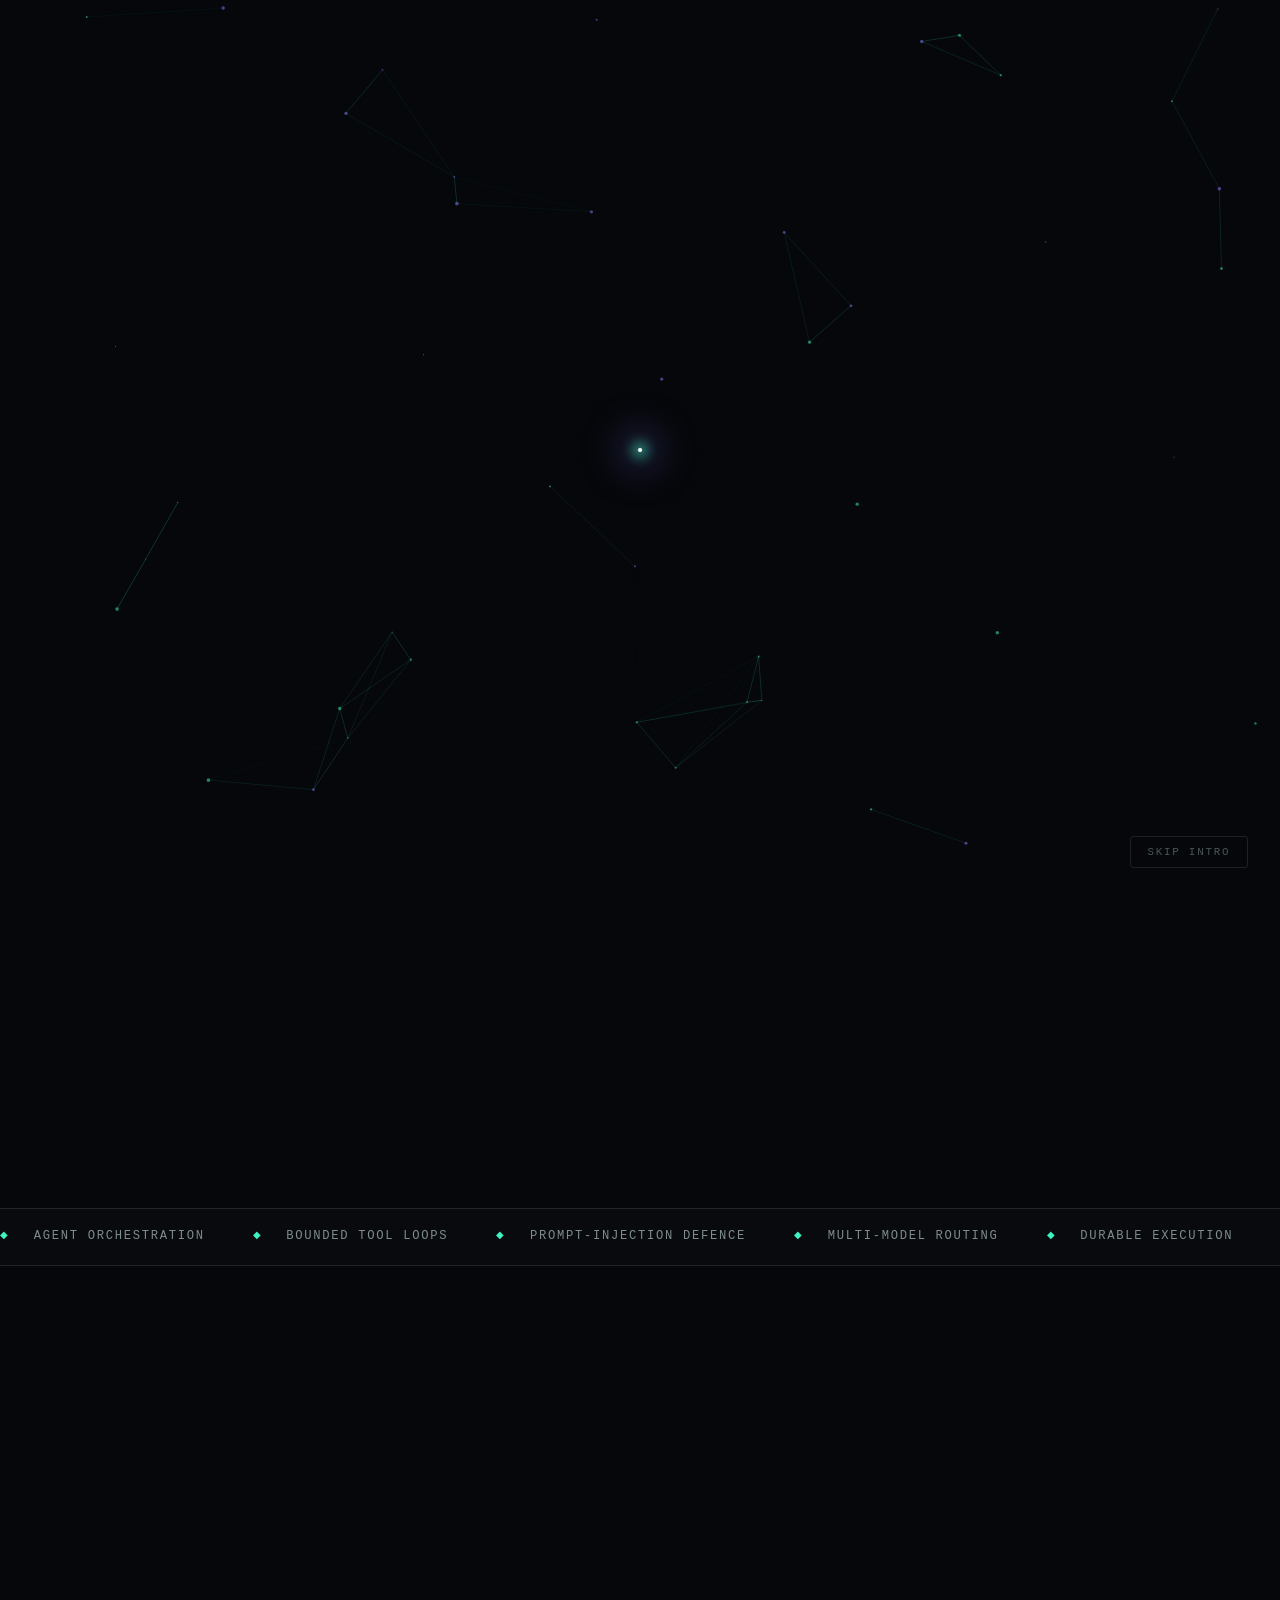
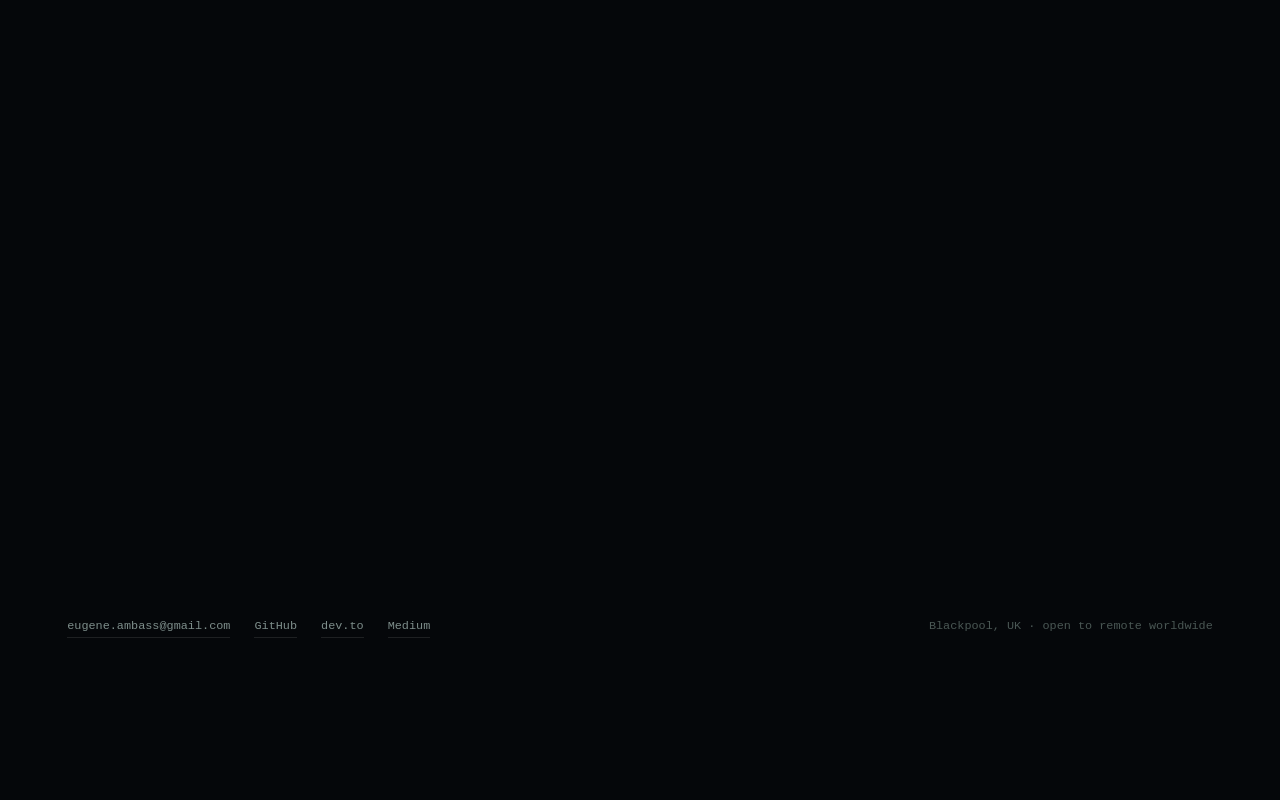
==== commit e8889ee7: "feat(site): typed bio, skim mode, reverse big bang, and share identity Four additions, none of which" ====
--- a/index.html
+++ b/index.html
@@ -32,6 +32,17 @@
 <meta property="og:title" content="Ambassador Eugene — AI-Native Software Engineer">
 <meta property="og:description" content="Agent systems, LLM guardrails and production AI infrastructure. Built entirely with AI.">
 <meta property="og:type" content="website">
+<meta property="og:url" content="https://ambasseugene.github.io/">
+<meta property="og:image" content="https://ambasseugene.github.io/assets/share-card.png">
+<meta property="og:image:width" content="1200">
+<meta property="og:image:height" content="630">
+<meta property="og:image:alt" content="Ambassador Eugene — AI-Native Software Engineer. Agent systems, LLM guardrails, production AI infrastructure.">
+<meta name="twitter:card" content="summary_large_image">
+
+<link rel="canonical" href="https://ambasseugene.github.io/">
+<link rel="icon" href="assets/favicon.svg" type="image/svg+xml">
+<link rel="apple-touch-icon" href="assets/apple-touch-icon.png">
+<meta name="theme-color" content="#05070A">
 
 <link rel="stylesheet" href="assets/css/tokens.css">
 <link rel="stylesheet" href="assets/css/base.css">
@@ -103,7 +114,7 @@
 
     <h1 class="t-display">Ambassador<span class="hero__name-2 t-outline">Eugene</span></h1>
 
-    <p class="thesis">I build production systems <b>in collaboration with frontier models</b> — and I'm the reason they hold up.</p>
+    <p class="thesis" id="bio">I build production systems <b>in collaboration with frontier models</b> — and I'm the reason they hold up.</p>
     <p class="thesis thesis--sub">Ten years shipping React, React Native and Node. The last two building the layer underneath the demos: bounded tool loops, guardrails enforced by the call graph rather than the prompt, multi-model routing, durable orchestration. The model writes fast. I decide what it's allowed to touch, what gets enforced structurally, and what ships. Three systems below — each with the decision that carried it.</p>
 
     <div class="trace" role="img" aria-label="Decorative console showing a simulated agent run that loads the three case studies below.">
@@ -138,7 +149,14 @@
 <section class="arch wrap" id="work">
   <div class="arch-head reveal">
     <h2 class="t-section">Three systems,<br>one idea</h2>
-    <p>Boundaries that hold because of structure, not because you asked the model nicely. Pick a node.</p>
+    <div>
+      <p>Boundaries that hold because of structure, not because you asked the model nicely. Pick a node.</p>
+      <div class="view-mode" id="view-mode" role="group" aria-label="Reading depth">
+        <span class="view-mode__label">Read as</span>
+        <button class="btn btn--ghost" type="button" data-mode="skim" aria-pressed="false">Skim</button>
+        <button class="btn btn--ghost" type="button" data-mode="full" aria-pressed="true">Full</button>
+      </div>
+    </div>
   </div>
 
   <nav class="nodes reveal" aria-label="Case studies">
@@ -179,7 +197,7 @@
     <p class="stack">Next.js 16 · React 19 · TypeScript · Supabase/PostgreSQL · Anthropic SDK · Stripe · Paystack · WhatsApp Cloud API</p>
   </div>
 
-  <div class="col reveal">
+  <div class="col case__prose reveal">
     <h4 class="sub-head">Context</h4>
     <p>Tadhkir is a WhatsApp retention platform for recurring-visit service businesses — dental practices, optical clinics, physiotherapists, salons — across the UK, Gulf, US and Africa. It tracks when each customer is due back and sends a personalised reminder at the right interval for that industry.</p>
     <p>Owners kept asking questions the dashboard couldn't answer: <em>which customers am I about to lose, and what should I do about it?</em> The obvious answer was an assistant over their data. The non-obvious part was doing that safely on a platform holding patient and client records.</p>
@@ -203,7 +221,7 @@
     <p>Tool handlers receive tenant context resolved server-side from the authenticated session, and <em>never</em> accept a tenant selector as a model-supplied argument. The model cannot ask for another business's data because there is no parameter through which to ask. "Only discuss this business" is advisory. This is architectural.</p>
   </div>
 
-  <div class="col reveal">
+  <div class="col case__prose reveal">
     <p><strong>Aggregates only, never people.</strong> Tools return counts, rates and buckets — <code>get_business_overview</code>, <code>get_at_risk_summary</code>, <code>get_reminder_activity</code>. When an owner needs an individual record, the copilot points them to the dashboard. The DPA commitment holds because no code path exists to violate it.</p>
     <p><strong>A layered guardrail pipeline.</strong> Every request from both surfaces runs through one <code>guardedCopilot</code> wrapper: input caps at 30 messages per conversation and 4,000 chars per message; rate limits of 15/min and 200/day per user plus a global daily circuit breaker; injection and exfiltration screening that pattern-checks the latest turn for instruction-override, system-prompt extraction and cross-tenant probes, returning a canned refusal <em>without calling the model</em> so abuse burns no credits; a strike-based cooldown where five flagged requests in ten minutes triggers a 30-minute lockout, handling the determined abuser rather than just the opportunist; and output scrubbing of anything credential-shaped as defence in depth.</p>
     <p><strong>Cost control through model tiering.</strong> The expensive Sonnet tool loop sits behind a cheap Haiku classifier that runs first and rejects off-scope requests — marketing copy, coding help, general consulting — before any billable frontier call. Persistent off-label use trips the same strike system. The classifier fails open, so an outage degrades to "slightly more expensive" rather than "copilot down."</p>
@@ -231,7 +249,7 @@
     <p class="stack">Next.js 16 · React 19 · TypeScript · Prisma 7 · PostgreSQL · Anthropic + OpenAI SDKs · Pinecone · Inngest</p>
   </div>
 
-  <div class="col reveal">
+  <div class="col case__prose reveal">
     <h4 class="sub-head">Context</h4>
     <p>AI app builders generate fast demos that tend to be unarchitected and fragile under real users, and they work in English only. Eugenius takes a different position: plan before building, generate natively in the user's own language, and keep running the app after it ships.</p>
 
@@ -248,7 +266,7 @@
     <p>Every stage runs as a checkpointed background job on Inngest. A build taking several minutes survives restarts and partial failures, resuming from the last completed stage instead of starting over. This was the difference between a demo and something a user can rely on.</p>
   </div>
 
-  <div class="col reveal">
+  <div class="col case__prose reveal">
     <p><strong>Multi-model routing.</strong> A router selects per task across Anthropic and OpenAI models by capability, latency and cost. Architecture and review get the strong models; mechanical transforms don't. Single-model architectures are simpler, but they either overpay everywhere or underperform everywhere.</p>
     <p><strong>Retrieval plus a correction-learning loop.</strong> A Pinecone-backed vector store indexes generated projects and user corrections. When a user edits generated output, the system treats that edit as a signal: it extracts the pattern and feeds it into later generations. No manual labelling, and the system's weak spots get corrected by the people best placed to notice them.</p>
     <p><strong>Self-healing after deploy.</strong> Runtime error signals from deployed applications route back into the agent loop, which diagnoses and patches the live app. This closes the build-and-run gap pure code-generation tools leave open — and it's only possible because the platform owns the deployment, not just the codebase.</p>
@@ -276,7 +294,7 @@
     <p class="stack">React Native (Expo) · React · TypeScript · Node.js/Express · PostgreSQL/Supabase · Stripe · Paystack · Sentry</p>
   </div>
 
-  <div class="col reveal">
+  <div class="col case__prose reveal">
     <h4 class="sub-head">Context</h4>
     <p>I built the ordering platform for Luciana's Grill from zero — customer mobile apps for iOS and Android, an operator app, a web ordering front end, and the backend behind menu management, order routing and kitchen operations. When the venue wound down, the platform was the asset worth keeping. Zerli is that platform re-architected into a multi-tenant SaaS any restaurant can run on.</p>
 
@@ -302,7 +320,7 @@
     <p>Security, then language, then framework, then data, then tenancy. Migrating four applications, a database and a payment layer simultaneously fails. Sequencing it meant the product stayed shippable throughout.</p>
   </div>
 
-  <div class="col reveal">
+  <div class="col case__prose reveal">
     <p><strong>Modernised in phases.</strong> Expo SDK 56 with EAS Build and EAS Update replacing manual keystore handling and CodePush; React Navigation v7; Redux Toolkit replacing bare Redux with thunks; Vite replacing Create React App; strict TypeScript across all four applications; Sentry for crash and error tracking on every surface, including the two that previously had none.</p>
     <p><strong>Migrated off Firebase to Postgres.</strong> Firestore's document model fought the relational shape of orders, menus and venues. Moving to PostgreSQL — with migration scripts written and reversible — gave real constraints, real joins and a schema that could express tenancy.</p>
     <p><strong>Re-architected for multi-tenancy.</strong> Tenant data isolation, per-venue configuration, onboarding, and an app-factory build script that produces a branded application per restaurant from shared source rather than forking the codebase per customer. Payments span Stripe and Paystack, covering checkout, webhooks, refunds and reconciliation.</p>
--- a/assets/css/layout.css
+++ b/assets/css/layout.css
@@ -45,6 +45,26 @@
   z-index: var(--z-stage);
 }
 
+/**
+ * The reverse big bang: the page collapses toward the same point the
+ * particles are being pulled into, then the document reloads into the
+ * opening. Duration is mirrored by IMPLODE.duration in config.js.
+ */
+body.is-imploding .stage,
+body.is-imploding .vignette,
+body.is-imploding .grain {
+  opacity: 0;
+  transform: scale(0.88);
+  filter: blur(10px);
+  transition:
+    opacity 1.4s cubic-bezier(0.7, 0, 0.85, 0.2),
+    transform 1.5s cubic-bezier(0.7, 0, 0.85, 0.2),
+    filter 1.4s ease-in;
+  pointer-events: none;
+}
+
+body.is-imploding { overflow: hidden; }
+
 /* ============================================================
    SHELL
    ============================================================ */
--- a/assets/css/components.css
+++ b/assets/css/components.css
@@ -538,6 +538,34 @@
 }
 
 /* ============================================================
+   READING MODE
+   Skim collapses each case study to its masthead and its load-bearing
+   decision. The prose is hidden, never removed — a crawler and a screen
+   reader still receive the full text.
+   ============================================================ */
+
+.view-mode {
+  display: flex;
+  gap: 0.5rem;
+  align-items: center;
+}
+.view-mode__label {
+  font-family: var(--mono);
+  font-size: 0.66rem;
+  letter-spacing: 0.14em;
+  text-transform: uppercase;
+  color: var(--faint);
+  margin-right: 0.35rem;
+}
+
+body.is-skim .case__prose { display: none; }
+
+/* Without the prose the decision block carries the section, so it loses
+   the top margin that separated it from paragraphs above. */
+body.is-skim .decision { margin-top: 0; }
+body.is-skim .case { padding-block: clamp(3rem, 7vh, 5rem); }
+
+/* ============================================================
    SCROLL REVEAL
    Opt-in: content is visible until JS marks the document, so the page
    is fully readable with scripting disabled.
--- a/assets/css/cold-open.css
+++ b/assets/css/cold-open.css
@@ -22,8 +22,23 @@
   opacity: 1;
 }
 
-/* Hero content is held back until the handoff. */
+/**
+ * Hero content is held back until the handoff, then rises in on a stagger
+ * the sequencer drives by swapping these two classes. The transition is
+ * declared here rather than assembled as a string in JavaScript, so motion
+ * stays a presentation concern.
+ */
 body.is-intro .hero .wrap > * { opacity: 0; }
+
+.hero .wrap > .is-pending {
+  opacity: 0;
+  transform: translateY(18px);
+}
+.hero .wrap > .is-revealed {
+  opacity: 1;
+  transform: none;
+  transition: opacity 0.8s var(--ease-out), transform 0.8s var(--ease-out);
+}
 
 .intro-scrim {
   position: fixed;
@@ -347,7 +362,24 @@
   background: rgba(139, 123, 255, 0.06);
 }
 
-.shard.is-popped { animation: shard-pop 900ms var(--ease-pop) forwards; }
+/**
+ * The resting state is declared, not held by `animation-fill-mode: forwards`.
+ * Both express the same values, but a filled animation outranks every normal
+ * declaration in the cascade — so with `forwards` the fade below could never
+ * apply without `!important`. Declaring the rest state keeps the override
+ * ordinary.
+ */
+.shard.is-popped {
+  animation: shard-pop 900ms var(--ease-pop);
+  opacity: 1;
+  transform: translate(-50%, -50%) translate(var(--x), var(--y)) scale(1);
+}
+
+/* Recede once the statement needs the stage. */
+.shard.is-faded {
+  opacity: 0.3;
+  transition: opacity 900ms ease;
+}
 @keyframes shard-pop {
   0%   { opacity: 0; transform: translate(-50%, -50%) translate(0, 0) scale(0.15) rotate(var(--rot)); }
   45%  { opacity: 1; }
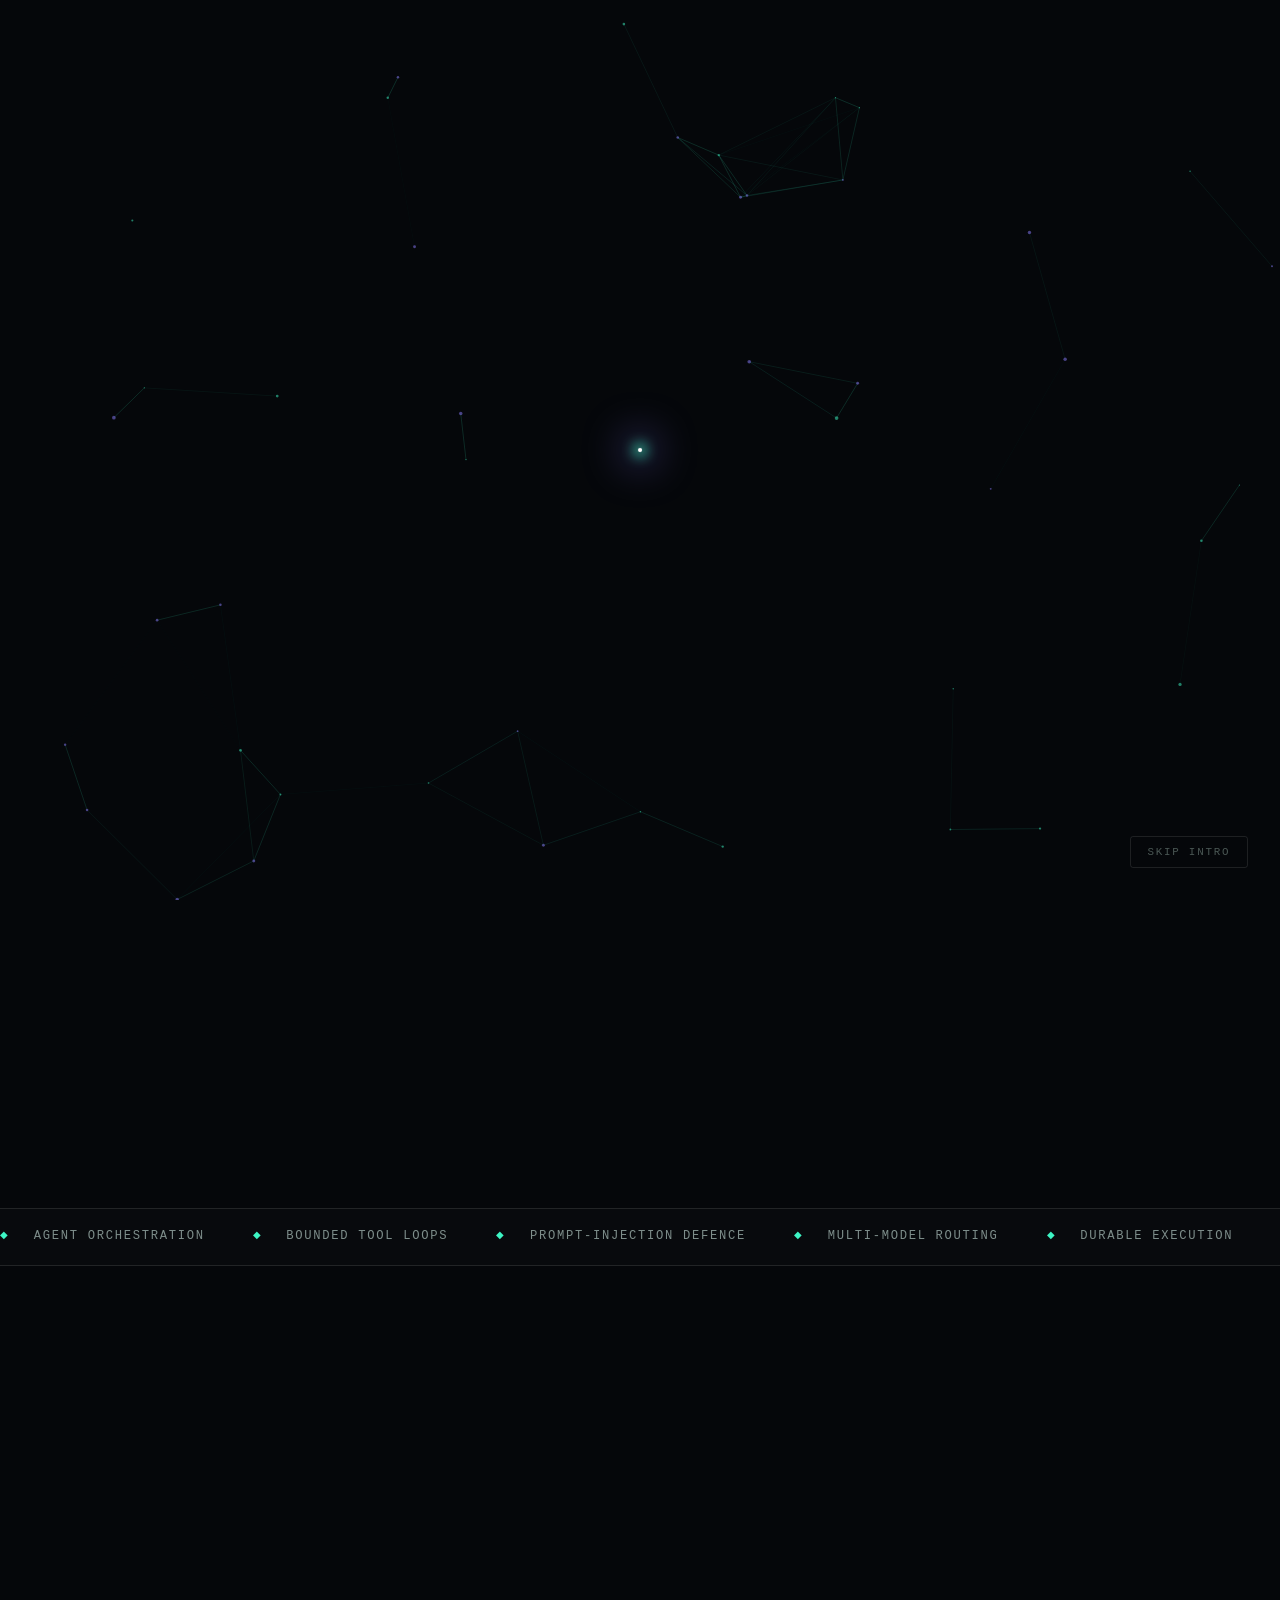
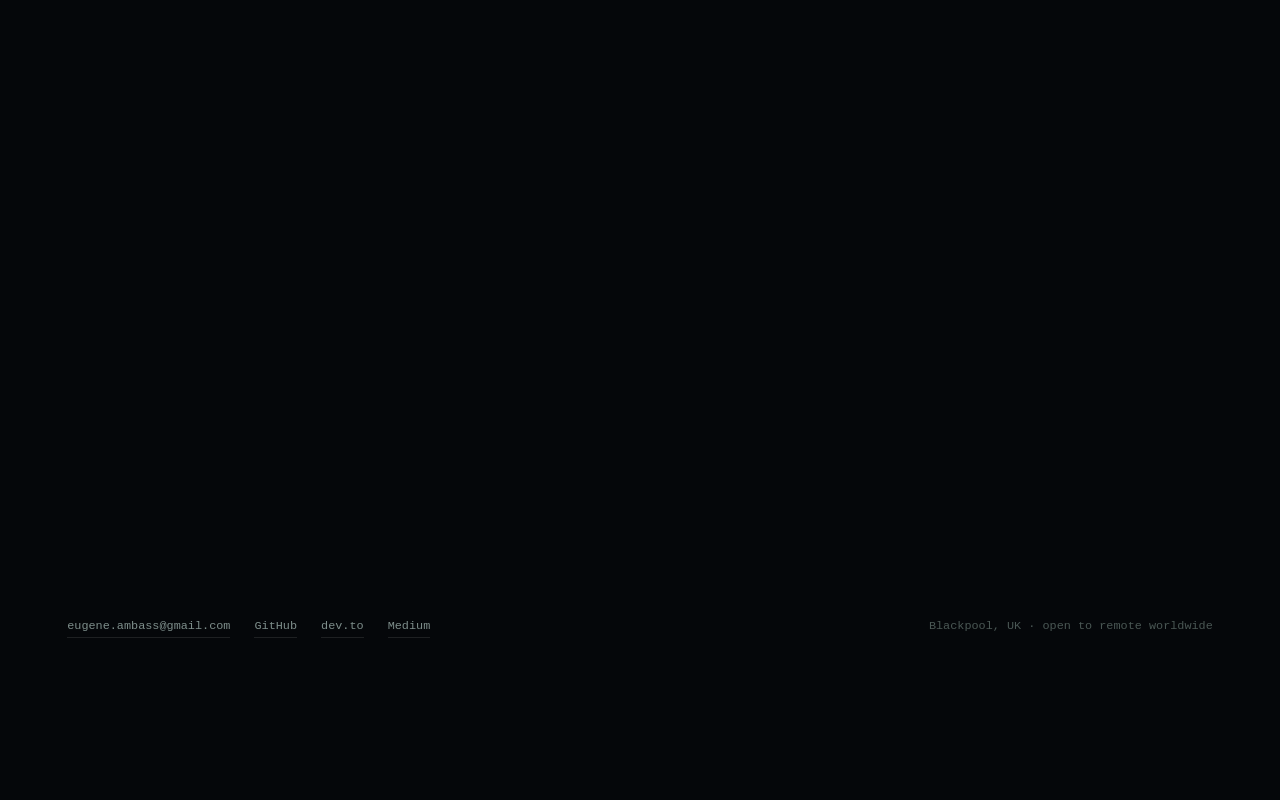
==== commit bd91a6da: "feat(site): the opening stage becomes the landing surface The sequence no longer hands off to a page" ====
--- a/index.html
+++ b/index.html
@@ -100,6 +100,30 @@
     <p class="intro__shout" id="intro-shout"></p>
   </div>
 
+  <!-- The human beat. Types itself once the statement clears, while the
+       fragments are still in the air. -->
+  <div class="intro__bio" id="intro-bio">
+    <p>Hi — I'm Ambassador Eugene.</p>
+    <p>For ten years I <em>built</em> things with JavaScript. Mobile, web, servers — one line at a time.</p>
+    <p>These days I'm more pilot than programmer. The frontier models do the building; I chart the course, hold the line on what matters, and decide when we've arrived.</p>
+    <p class="intro__bio-close">Same craft. Different seat.</p>
+  </div>
+
+  <!-- What the fragments reassemble into. Real anchors: reachable by
+       keyboard and followable by a crawler even though the stage above
+       them is decorative. -->
+  <nav class="intro__nav" id="intro-nav" aria-label="Continue">
+    <a class="intro__nav-item" data-action="enter" href="#work">
+      <span class="intro__nav-label">Case studies</span>
+      <span class="intro__nav-sub">Three systems, one idea</span>
+    </a>
+    <a class="intro__nav-item" data-action="download"
+       href="assets/ambassador-eugene-cv.pdf" download>
+      <span class="intro__nav-label">Download CV</span>
+      <span class="intro__nav-sub">PDF · two pages</span>
+    </a>
+  </nav>
+
   <button class="btn btn--ghost intro__skip" id="skip-intro" type="button">Skip intro</button>
 </div>
 
@@ -114,7 +138,7 @@
 
     <h1 class="t-display">Ambassador<span class="hero__name-2 t-outline">Eugene</span></h1>
 
-    <p class="thesis" id="bio">I build production systems <b>in collaboration with frontier models</b> — and I'm the reason they hold up.</p>
+    <p class="thesis">I build production systems <b>in collaboration with frontier models</b> — and I'm the reason they hold up.</p>
     <p class="thesis thesis--sub">Ten years shipping React, React Native and Node. The last two building the layer underneath the demos: bounded tool loops, guardrails enforced by the call graph rather than the prompt, multi-model routing, durable orchestration. The model writes fast. I decide what it's allowed to touch, what gets enforced structurally, and what ships. Three systems below — each with the decision that carried it.</p>
 
     <div class="trace" role="img" aria-label="Decorative console showing a simulated agent run that loads the three case studies below.">
--- a/assets/css/cold-open.css
+++ b/assets/css/cold-open.css
@@ -477,7 +477,10 @@
    ACT VI — HANDOFF
    ============================================================ */
 
-.intro__copy.is-receding { animation: recede 900ms var(--ease-soft) forwards; }
+.intro__copy.is-receding {
+  animation: recede 900ms var(--ease-soft) forwards;
+  pointer-events: none;
+}
 @keyframes recede {
   to { opacity: 0; transform: scale(1.12); filter: blur(8px); }
 }
@@ -491,3 +494,217 @@
   animation: fade-in 400ms ease 400ms forwards;
 }
 @keyframes fade-in { to { opacity: 1; } }
+
+/* ============================================================
+   ACT VI — THE BIO
+   Types itself on the same locked stage, while the fragments keep
+   turning over around it.
+   ============================================================ */
+
+.intro__bio {
+  position: absolute;
+  top: 50%;
+  left: 50%;
+  z-index: 2;
+  width: min(46ch, 86vw);
+  text-align: left;
+  font-size: clamp(1.02rem, 0.9rem + 0.65vw, 1.42rem);
+  line-height: 1.55;
+  letter-spacing: -0.012em;
+  opacity: 0;
+  transform: translate(-50%, calc(-50% + 16px));
+  pointer-events: none;
+}
+.intro__bio.is-shown {
+  opacity: 1;
+  transform: translate(-50%, -50%);
+  transition: opacity 700ms var(--ease-out), transform 700ms var(--ease-out);
+}
+
+.intro__bio p {
+  margin: 0 0 0.85em;
+  color: var(--body);
+}
+.intro__bio em {
+  font-style: italic;
+  color: var(--text);
+}
+
+/* The closing line carries the weight, so it gets the accent and the space. */
+.intro__bio-close {
+  margin-top: 1.4em;
+  margin-bottom: 0;
+  color: var(--mint) !important;
+  font-weight: 500;
+  letter-spacing: -0.02em;
+}
+
+/* The caret the typewriter appends sits inline with the last character. */
+.intro__bio .caret { margin-left: 0.12em; }
+
+/* ============================================================
+   FRAGMENT CYCLING
+   A fragment shakes apart and comes back carrying something else.
+   `T` below is the resting transform declared on .is-popped; every
+   keyframe repeats it so the fragment animates in place.
+   ============================================================ */
+
+.shard.is-shattering {
+  animation: shard-shatter 520ms cubic-bezier(0.4, 0, 0.9, 0.4) forwards;
+}
+@keyframes shard-shatter {
+  0% {
+    opacity: 1;
+    transform: translate(-50%, -50%) translate(var(--x), var(--y)) scale(1);
+  }
+  30% {
+    transform: translate(-50%, -50%) translate(var(--x), var(--y))
+               translate(2px, -2px) scale(1.05);
+  }
+  55% {
+    opacity: 1;
+    transform: translate(-50%, -50%) translate(var(--x), var(--y))
+               translate(-3px, 2px) scale(1.08);
+  }
+  100% {
+    opacity: 0;
+    filter: blur(5px);
+    transform: translate(-50%, -50%) translate(var(--x), var(--y)) scale(0.35);
+  }
+}
+
+.shard.is-reforming {
+  animation: shard-reform 520ms var(--ease-pop) forwards;
+}
+@keyframes shard-reform {
+  0% {
+    opacity: 0;
+    filter: blur(5px);
+    transform: translate(-50%, -50%) translate(var(--x), var(--y)) scale(0.35);
+  }
+  60% {
+    opacity: 1;
+    filter: blur(0);
+    transform: translate(-50%, -50%) translate(var(--x), var(--y)) scale(1.1);
+  }
+  100% {
+    opacity: 1;
+    transform: translate(-50%, -50%) translate(var(--x), var(--y)) scale(1);
+  }
+}
+
+/* ============================================================
+   ACT VII — REASSEMBLY
+   Everything shakes, then the pieces are drawn to two points.
+   ============================================================ */
+
+.shard.is-quaking {
+  animation: shard-quake 620ms ease-in-out infinite;
+  opacity: 1;
+  z-index: 1;
+}
+@keyframes shard-quake {
+  0%, 100% { transform: translate(-50%, -50%) translate(var(--x), var(--y)) scale(1); }
+  20% { transform: translate(-50%, -50%) translate(var(--x), var(--y)) translate(3px, -2px) scale(1.03) rotate(0.8deg); }
+  45% { transform: translate(-50%, -50%) translate(var(--x), var(--y)) translate(-4px, 3px) scale(1.05) rotate(-1deg); }
+  70% { transform: translate(-50%, -50%) translate(var(--x), var(--y)) translate(3px, 2px) scale(1.04) rotate(0.6deg); }
+}
+
+/**
+ * `animation: none` hands control back to the declared rest state on
+ * .is-popped, which is what the transition then animates away from.
+ */
+.shard.is-converging {
+  animation: none;
+  opacity: 0;
+  filter: blur(3px);
+  transform: translate(-50%, -50%) translate(var(--x), var(--y)) scale(0.25);
+  transition:
+    transform 900ms cubic-bezier(0.55, 0, 0.2, 1),
+    opacity 900ms cubic-bezier(0.7, 0, 0.9, 0.4),
+    filter 900ms ease-in;
+}
+
+/* ============================================================
+   THE TWO PIECES
+   ============================================================ */
+
+.intro__nav {
+  position: absolute;
+  top: 50%;
+  left: 50%;
+  z-index: 3;
+  display: flex;
+  gap: clamp(0.75rem, 3vw, 2rem);
+  opacity: 0;
+  pointer-events: none;
+  transform: translate(-50%, -50%);
+}
+.intro__nav.is-formed {
+  opacity: 1;
+  pointer-events: auto;
+}
+
+.intro__nav-item {
+  display: block;
+  text-align: left;
+  text-decoration: none;
+  padding: 1.05rem 1.5rem;
+  border: 1px solid var(--edge-2);
+  border-radius: 4px;
+  background: rgba(255, 255, 255, 0.04);
+  backdrop-filter: blur(10px);
+  -webkit-backdrop-filter: blur(10px);
+  opacity: 0;
+  transform: translate(var(--x, 0), var(--y, 0)) scale(0.2);
+  filter: blur(6px);
+}
+.intro__nav-item.is-formed {
+  animation: piece-form 800ms var(--ease-pop) forwards;
+}
+@keyframes piece-form {
+  0% {
+    opacity: 0;
+    transform: translate(var(--x, 0), var(--y, 0)) scale(0.2);
+    filter: blur(6px);
+  }
+  55% {
+    opacity: 1;
+    transform: translate(calc(var(--x, 0) * 0.25), calc(var(--y, 0) * 0.25)) scale(1.08);
+    filter: blur(0);
+  }
+  100% {
+    opacity: 1;
+    transform: none;
+    filter: blur(0);
+  }
+}
+
+.intro__nav-item:hover,
+.intro__nav-item:focus-visible {
+  border-color: var(--mint);
+  background: rgba(61, 245, 196, 0.08);
+}
+
+.intro__nav-label {
+  display: block;
+  font-family: var(--mono);
+  font-size: 0.86rem;
+  letter-spacing: 0.12em;
+  text-transform: uppercase;
+  color: var(--text);
+}
+.intro__nav-item:hover .intro__nav-label { color: var(--mint); }
+
+.intro__nav-sub {
+  display: block;
+  margin-top: 0.3rem;
+  font-family: var(--mono);
+  font-size: 0.66rem;
+  letter-spacing: 0.08em;
+  color: var(--faint);
+}
+
+@media (max-width: 34rem) {
+  .intro__nav { flex-direction: column; width: min(84vw, 22rem); }
+}
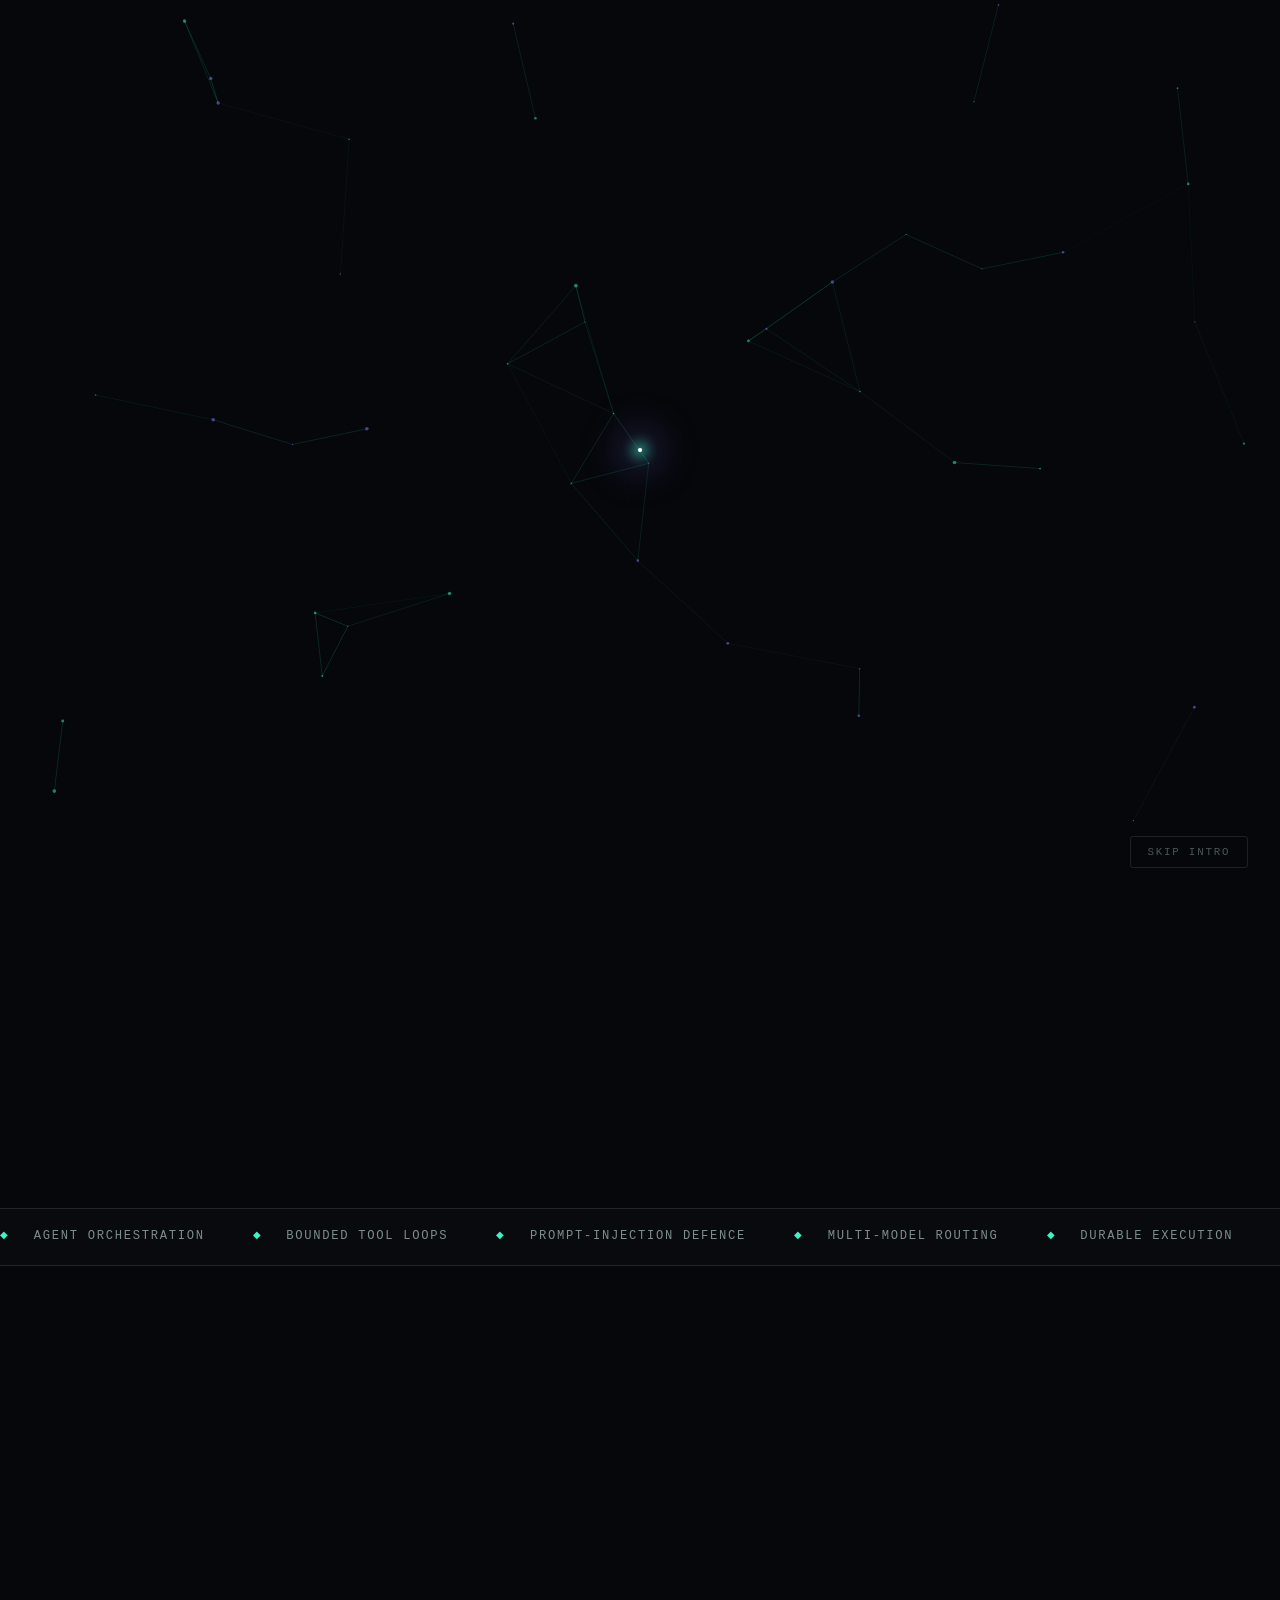
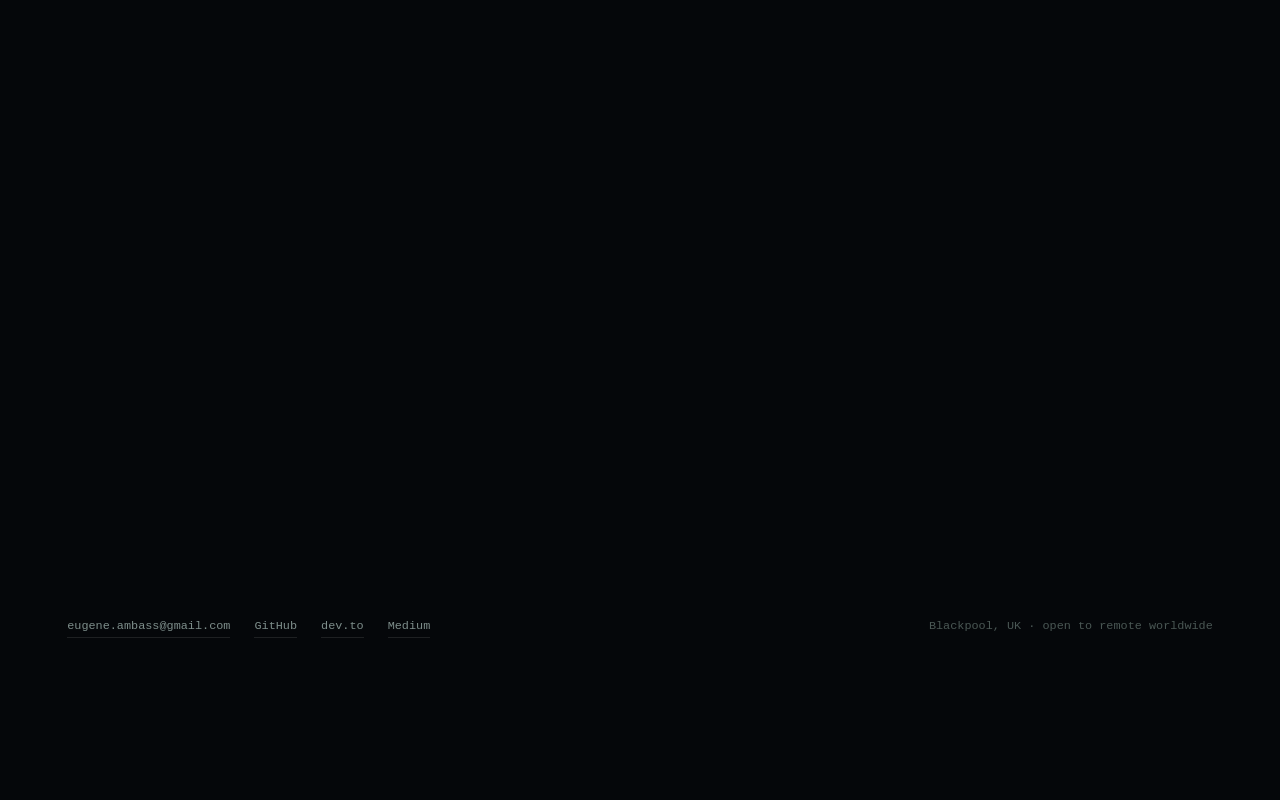
==== commit c00076ce: "feat(site): pace the sequence from one dial, nav below the copy, fragments return Slow it down   The" ====
--- a/index.html
+++ b/index.html
@@ -100,8 +100,9 @@
     <p class="intro__shout" id="intro-shout"></p>
   </div>
 
-  <!-- The human beat. Types itself once the statement clears, while the
-       fragments are still in the air. -->
+  <!-- The human beat, and what it resolves into. One centred panel so the
+       two pieces sit below the copy rather than over it. -->
+  <div class="intro__panel" id="intro-panel">
   <div class="intro__bio" id="intro-bio">
     <p>Hi — I'm Ambassador Eugene.</p>
     <p>For ten years I <em>built</em> things with JavaScript. Mobile, web, servers — one line at a time.</p>
@@ -123,6 +124,7 @@
       <span class="intro__nav-sub">PDF · two pages</span>
     </a>
   </nav>
+  </div>
 
   <button class="btn btn--ghost intro__skip" id="skip-intro" type="button">Skip intro</button>
 </div>
--- a/assets/css/tokens.css
+++ b/assets/css/tokens.css
@@ -44,7 +44,12 @@
   --section: clamp(4.5rem, 11vh, 8rem);   /* vertical section rhythm */
 
   /* ---- Motion ----
-     Named curves so easing is consistent and reviewable in one place. */
+     --tempo scales every duration in the opening sequence. Declared at 1 so
+     the stylesheet stands alone; main.js overwrites it from config.TEMPO, so
+     one number paces both halves and they cannot drift apart. */
+  --tempo: 1;
+
+  /* Named curves, so easing is consistent and reviewable in one place. */
   --ease-out:  cubic-bezier(0.2, 0.7, 0.3, 1);
   --ease-in:   cubic-bezier(0.55, 0, 0.85, 0.35);
   --ease-pop:  cubic-bezier(0.16, 1.5, 0.3, 1);
--- a/assets/css/cold-open.css
+++ b/assets/css/cold-open.css
@@ -94,7 +94,7 @@
   height: 1px;
   background: linear-gradient(90deg, transparent, rgba(61, 245, 196, 0.55), transparent);
   opacity: 0;
-  animation: scan 2200ms var(--ease-soft) 120ms forwards;
+  animation: scan calc(2200ms * var(--tempo)) var(--ease-soft) 120ms forwards;
 }
 @keyframes scan {
   0%   { transform: translateY(0); opacity: 0; }
@@ -138,8 +138,8 @@
     0 0 60px 20px rgba(139, 123, 255, 0.35);
   transform: scale(0);
   animation:
-    singularity-in 900ms var(--ease-in) 300ms forwards,
-    breathe 2400ms ease-in-out 1200ms infinite;
+    singularity-in calc(900ms * var(--tempo)) var(--ease-in) 300ms forwards,
+    breathe calc(2400ms * var(--tempo)) ease-in-out 1200ms infinite;
 }
 @keyframes singularity-in {
   0%   { transform: scale(0); opacity: 0; }
@@ -217,7 +217,7 @@
    White core refracting out through the spectrum.
    ============================================================ */
 
-.intro__singularity.is-blown { animation: singularity-out 620ms ease-out forwards; }
+.intro__singularity.is-blown { animation: singularity-out calc(620ms * var(--tempo)) ease-out forwards; }
 @keyframes singularity-out {
   0%   { transform: scale(1.2); opacity: 1; }
   30%  { transform: scale(11); opacity: 1; }
@@ -242,8 +242,8 @@
 }
 .intro__flash.is-firing {
   animation:
-    flash 900ms cubic-bezier(0.1, 0.8, 0.3, 1) forwards,
-    prism 900ms linear forwards;
+    flash calc(900ms * var(--tempo)) cubic-bezier(0.1, 0.8, 0.3, 1) forwards,
+    prism calc(900ms * var(--tempo)) linear forwards;
 }
 @keyframes flash {
   0%   { opacity: 0; transform: scale(0.12); }
@@ -268,7 +268,7 @@
 .intro__ca--g { background: radial-gradient(closest-side, rgba(40, 255, 150, 0.75), transparent 62%); }
 .intro__ca--b { background: radial-gradient(closest-side, rgba(60, 120, 255, 0.75), transparent 62%); }
 
-.intro__ca.is-firing { animation: ca 820ms cubic-bezier(0.12, 0.85, 0.3, 1) forwards; }
+.intro__ca.is-firing { animation: ca calc(820ms * var(--tempo)) cubic-bezier(0.12, 0.85, 0.3, 1) forwards; }
 .intro__ca--r.is-firing { animation-name: ca-red; }
 .intro__ca--b.is-firing { animation-name: ca-blue; }
 @keyframes ca {
@@ -302,7 +302,7 @@
   -webkit-mask: radial-gradient(closest-side, transparent calc(100% - 3px), #000 calc(100% - 2.5px));
           mask: radial-gradient(closest-side, transparent calc(100% - 3px), #000 calc(100% - 2.5px));
 }
-.intro__shock.is-firing { animation: shock 1500ms cubic-bezier(0.15, 0.85, 0.25, 1) forwards; }
+.intro__shock.is-firing { animation: shock calc(1500ms * var(--tempo)) cubic-bezier(0.15, 0.85, 0.25, 1) forwards; }
 .intro__shock--1.is-firing { animation-delay: 0ms; }
 .intro__shock--2.is-firing { animation-delay: 180ms; }
 .intro__shock--3.is-firing { animation-delay: 420ms; }
@@ -311,7 +311,7 @@
   100% { transform: scale(11) rotate(150deg); opacity: 0; }
 }
 
-.intro.is-quaking { animation: quake 900ms cubic-bezier(0.25, 0.9, 0.3, 1) forwards; }
+.intro.is-quaking { animation: quake calc(900ms * var(--tempo)) cubic-bezier(0.25, 0.9, 0.3, 1) forwards; }
 @keyframes quake {
   0%   { transform: translate(0, 0) scale(1); }
   6%   { transform: translate(-14px, 9px) scale(1.012); }
@@ -370,7 +370,7 @@
  * ordinary.
  */
 .shard.is-popped {
-  animation: shard-pop 900ms var(--ease-pop);
+  animation: shard-pop calc(900ms * var(--tempo)) var(--ease-pop);
   opacity: 1;
   transform: translate(-50%, -50%) translate(var(--x), var(--y)) scale(1);
 }
@@ -378,7 +378,7 @@
 /* Recede once the statement needs the stage. */
 .shard.is-faded {
   opacity: 0.3;
-  transition: opacity 900ms ease;
+  transition: opacity calc(900ms * var(--tempo)) ease;
 }
 @keyframes shard-pop {
   0%   { opacity: 0; transform: translate(-50%, -50%) translate(0, 0) scale(0.15) rotate(var(--rot)); }
@@ -402,7 +402,7 @@
   stroke-dasharray: var(--len);
   stroke-dashoffset: var(--len);
 }
-.intro__constellation line.is-drawn { animation: draw-line 700ms cubic-bezier(0.3, 0.8, 0.4, 1) forwards; }
+.intro__constellation line.is-drawn { animation: draw-line calc(700ms * var(--tempo)) cubic-bezier(0.3, 0.8, 0.4, 1) forwards; }
 @keyframes draw-line { to { stroke-dashoffset: 0; } }
 
 .intro__constellation.is-dim {
@@ -434,7 +434,7 @@
   transform: translateY(0.55em) scale(0.94);
   filter: blur(6px);
 }
-.intro__word.is-in { animation: word-in 620ms cubic-bezier(0.18, 0.9, 0.25, 1) forwards; }
+.intro__word.is-in { animation: word-in calc(620ms * var(--tempo)) cubic-bezier(0.18, 0.9, 0.25, 1) forwards; }
 @keyframes word-in {
   to { opacity: 1; transform: none; filter: blur(0); }
 }
@@ -453,7 +453,7 @@
   opacity: 0;
   transform: translateY(0.4em) scale(0.3) rotate(var(--r));
 }
-.intro__char.is-in { animation: char-pop 820ms var(--ease-pop) forwards; }
+.intro__char.is-in { animation: char-pop calc(820ms * var(--tempo)) var(--ease-pop) forwards; }
 @keyframes char-pop {
   0%   { opacity: 0; transform: translateY(0.4em) scale(0.3) rotate(var(--r)); }
   60%  { opacity: 1; transform: translateY(-0.06em) scale(1.2) rotate(0deg); }
@@ -461,7 +461,7 @@
 }
 
 /* One hard pulse once the word has landed. */
-.intro__shout.is-blooming { animation: bloom 1200ms cubic-bezier(0.2, 0.8, 0.3, 1); }
+.intro__shout.is-blooming { animation: bloom calc(1200ms * var(--tempo)) cubic-bezier(0.2, 0.8, 0.3, 1); }
 @keyframes bloom {
   0% { text-shadow: 0 0 42px rgba(61, 245, 196, 0.45); }
   18% {
@@ -478,7 +478,7 @@
    ============================================================ */
 
 .intro__copy.is-receding {
-  animation: recede 900ms var(--ease-soft) forwards;
+  animation: recede calc(900ms * var(--tempo)) var(--ease-soft) forwards;
   pointer-events: none;
 }
 @keyframes recede {
@@ -501,24 +501,35 @@
    turning over around it.
    ============================================================ */
 
-.intro__bio {
+/**
+ * The bio and the two pieces share one centred panel, so the pieces resolve
+ * *below* the copy instead of over it, and the whole block stays optically
+ * centred as the nav appears.
+ */
+.intro__panel {
   position: absolute;
   top: 50%;
   left: 50%;
   z-index: 2;
   width: min(46ch, 86vw);
+  transform: translate(-50%, -50%);
+}
+
+.intro__bio {
   text-align: left;
   font-size: clamp(1.02rem, 0.9rem + 0.65vw, 1.42rem);
   line-height: 1.55;
   letter-spacing: -0.012em;
   opacity: 0;
-  transform: translate(-50%, calc(-50% + 16px));
+  transform: translateY(16px);
   pointer-events: none;
 }
 .intro__bio.is-shown {
   opacity: 1;
-  transform: translate(-50%, -50%);
-  transition: opacity 700ms var(--ease-out), transform 700ms var(--ease-out);
+  transform: none;
+  transition:
+    opacity calc(700ms * var(--tempo)) var(--ease-out),
+    transform calc(700ms * var(--tempo)) var(--ease-out);
 }
 
 .intro__bio p {
@@ -550,7 +561,7 @@
    ============================================================ */
 
 .shard.is-shattering {
-  animation: shard-shatter 520ms cubic-bezier(0.4, 0, 0.9, 0.4) forwards;
+  animation: shard-shatter calc(520ms * var(--tempo)) cubic-bezier(0.4, 0, 0.9, 0.4) forwards;
 }
 @keyframes shard-shatter {
   0% {
@@ -574,7 +585,7 @@
 }
 
 .shard.is-reforming {
-  animation: shard-reform 520ms var(--ease-pop) forwards;
+  animation: shard-reform calc(520ms * var(--tempo)) var(--ease-pop) forwards;
 }
 @keyframes shard-reform {
   0% {
@@ -599,7 +610,7 @@
    ============================================================ */
 
 .shard.is-quaking {
-  animation: shard-quake 620ms ease-in-out infinite;
+  animation: shard-quake calc(620ms * var(--tempo)) ease-in-out infinite;
   opacity: 1;
   z-index: 1;
 }
@@ -620,9 +631,9 @@
   filter: blur(3px);
   transform: translate(-50%, -50%) translate(var(--x), var(--y)) scale(0.25);
   transition:
-    transform 900ms cubic-bezier(0.55, 0, 0.2, 1),
-    opacity 900ms cubic-bezier(0.7, 0, 0.9, 0.4),
-    filter 900ms ease-in;
+    transform calc(900ms * var(--tempo)) cubic-bezier(0.55, 0, 0.2, 1),
+    opacity calc(900ms * var(--tempo)) cubic-bezier(0.7, 0, 0.9, 0.4),
+    filter calc(900ms * var(--tempo)) ease-in;
 }
 
 /* ============================================================
@@ -630,15 +641,13 @@
    ============================================================ */
 
 .intro__nav {
-  position: absolute;
-  top: 50%;
-  left: 50%;
+  position: relative;
   z-index: 3;
   display: flex;
-  gap: clamp(0.75rem, 3vw, 2rem);
+  gap: clamp(0.75rem, 3vw, 1.5rem);
+  margin-top: clamp(2rem, 5vh, 3.25rem);
   opacity: 0;
   pointer-events: none;
-  transform: translate(-50%, -50%);
 }
 .intro__nav.is-formed {
   opacity: 1;
@@ -660,7 +669,7 @@
   filter: blur(6px);
 }
 .intro__nav-item.is-formed {
-  animation: piece-form 800ms var(--ease-pop) forwards;
+  animation: piece-form calc(800ms * var(--tempo)) var(--ease-pop) forwards;
 }
 @keyframes piece-form {
   0% {
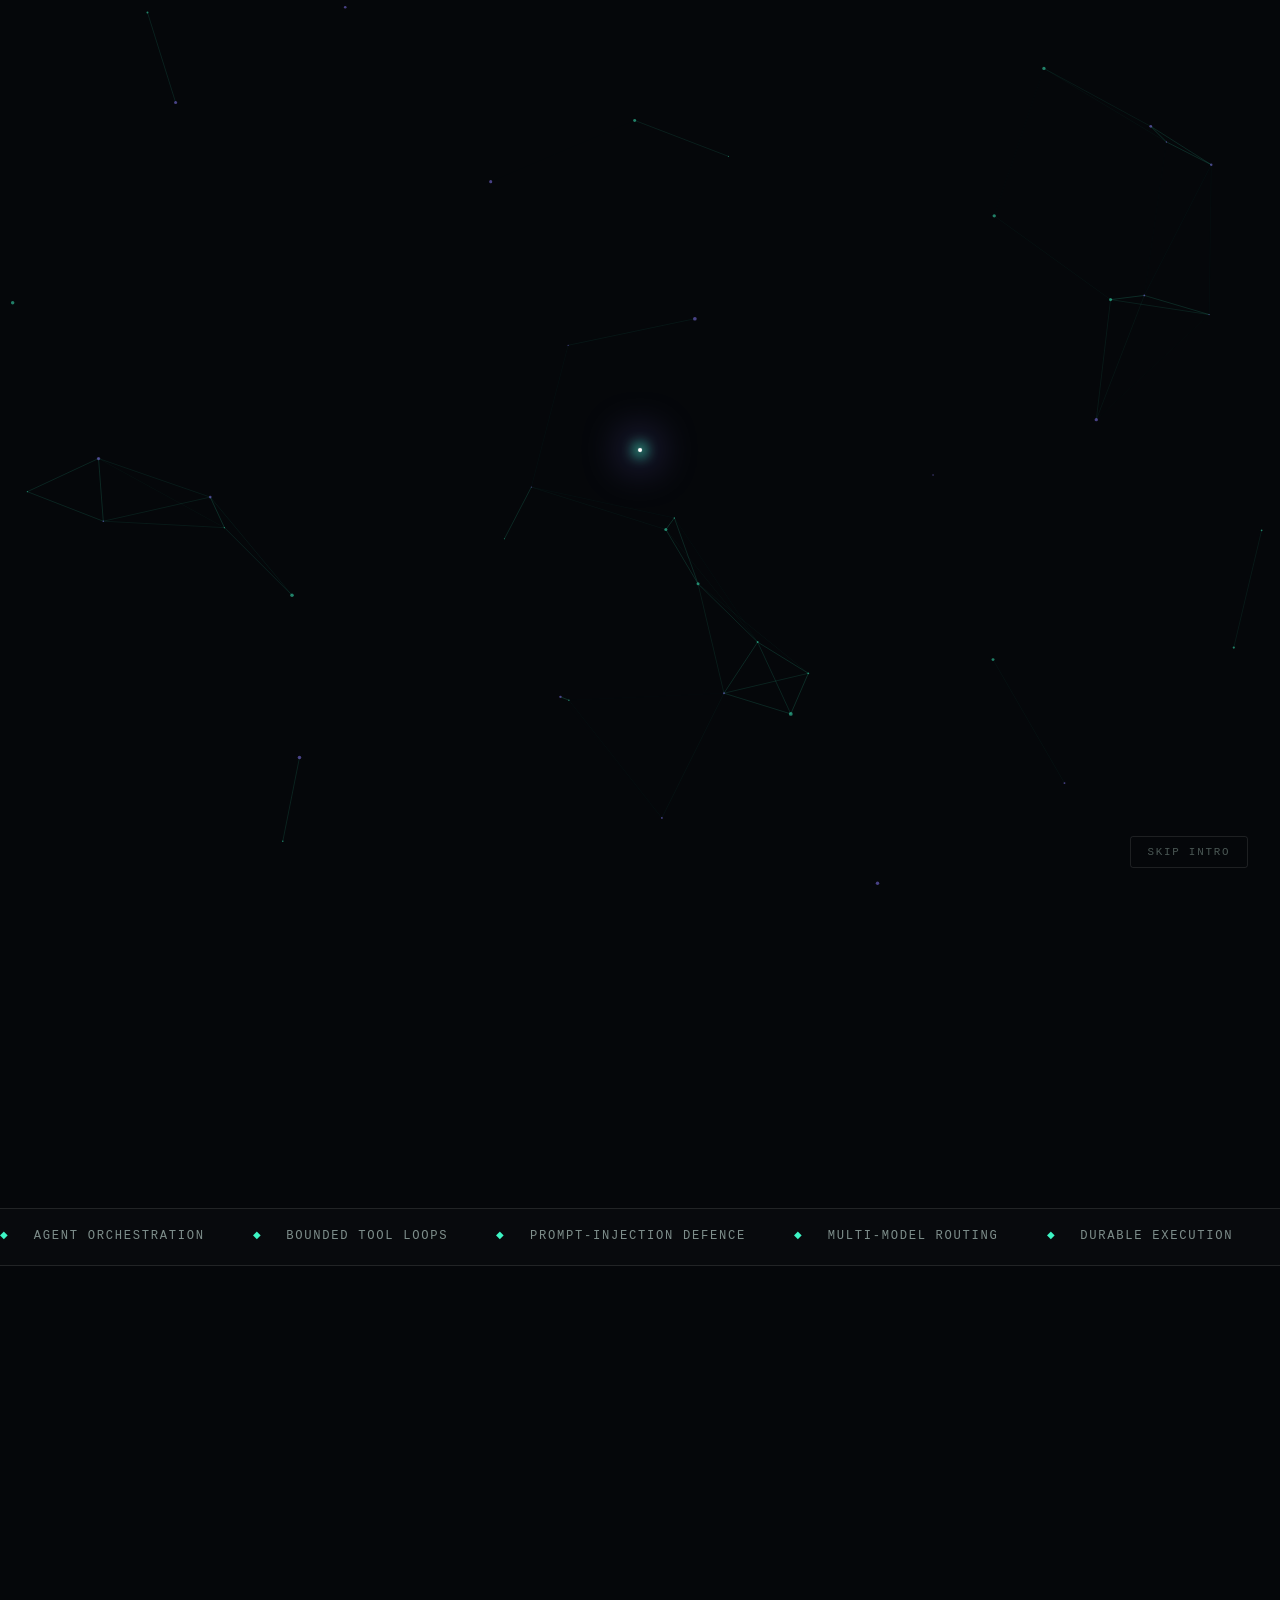
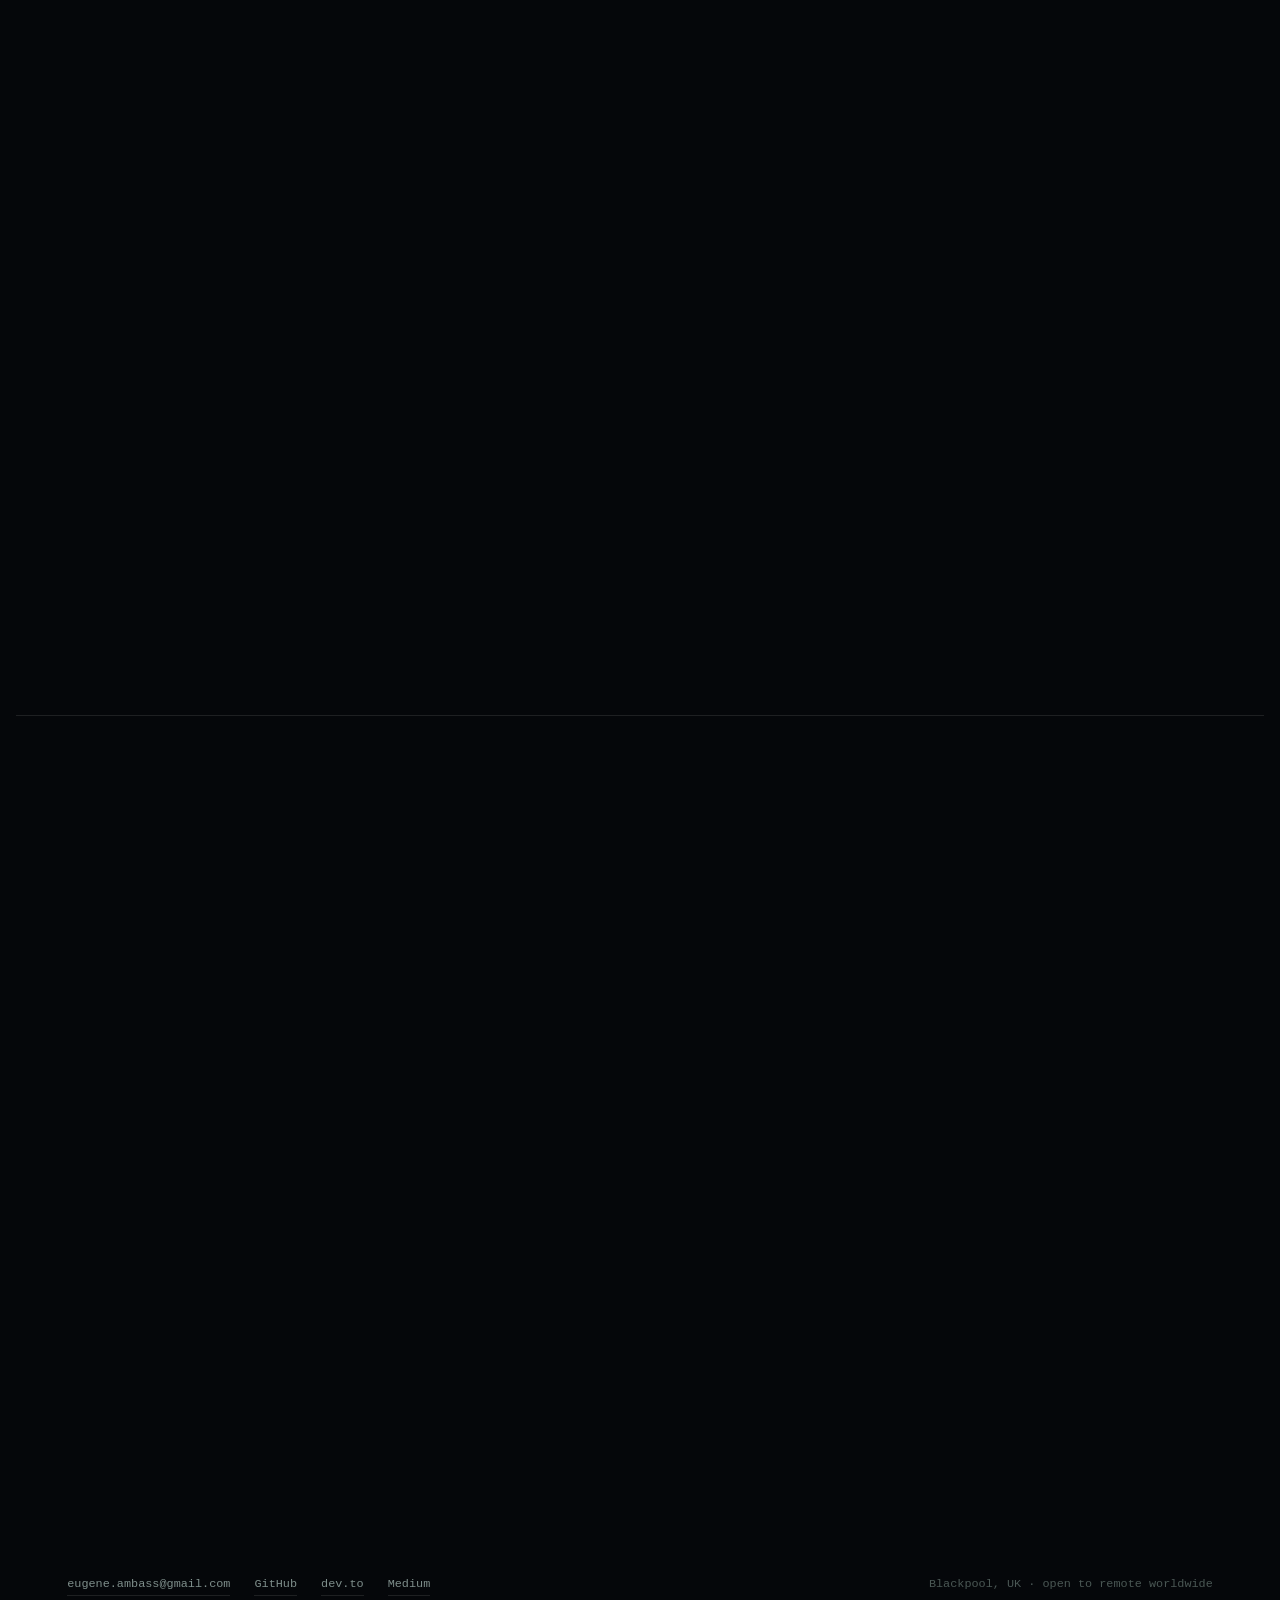
==== commit f5df80f4: "feat(site): add the build log — eight applications that were missing Three case studies argue depth." ====
--- a/index.html
+++ b/index.html
@@ -357,6 +357,63 @@
 </article>
 
 <!-- ============================================================
+     BUILD LOG
+     ============================================================ -->
+<section class="builds wrap">
+  <div class="arch-head reveal">
+    <h2 class="t-section">The rest of<br>the evidence</h2>
+    <div>
+      <p>Three case studies show depth. This shows it wasn't a one-off — eight more applications built the same way, across web, mobile and Python back ends. Most are unlaunched R&amp;D; all of them are real code.</p>
+    </div>
+  </div>
+
+  <ul class="build-grid reveal">
+    <li class="build">
+      <p class="build__name">payflow-ng</p>
+      <p class="build__what">Payments platform for the Nigerian market. Invoicing, PDF generation, transactional email, error tracking.</p>
+      <p class="build__stack">Next.js · Prisma · PostgreSQL · Sentry · Testing Library · ~11K</p>
+    </li>
+    <li class="build">
+      <p class="build__name">fitbuddy</p>
+      <p class="build__what">Marketplace for finding training partners and sessions. The largest of these by code.</p>
+      <p class="build__stack">React · Vite · Supabase · Tailwind · ~13K</p>
+    </li>
+    <li class="build">
+      <p class="build__name">grocery</p>
+      <p class="build__what">Ordering and checkout flow with live payment integration.</p>
+      <p class="build__stack">React · Stripe · ~11K</p>
+    </li>
+    <li class="build">
+      <p class="build__name">baseerah</p>
+      <p class="build__what">Verified talent marketplace bridging healthcare and optical professionals with practices.</p>
+      <p class="build__stack">Web application · ~8K</p>
+    </li>
+    <li class="build">
+      <p class="build__name">audiobook</p>
+      <p class="build__what">Multi-provider generation across the Anthropic and OpenAI SDKs, with runtime internationalisation.</p>
+      <p class="build__stack">Next.js · Anthropic SDK · OpenAI SDK · i18next · ~5K</p>
+    </li>
+    <li class="build">
+      <p class="build__name">DayTracker</p>
+      <p class="build__what">Offline-capable mobile task tracker: local persistence, network-state handling, push notifications, crash reporting.</p>
+      <p class="build__stack">React Native · Expo · Supabase · Sentry · ~5K</p>
+    </li>
+    <li class="build">
+      <p class="build__name">QuitSmoking <span class="build__tag">Python</span></p>
+      <p class="build__what">FastAPI back end, layered into api / core / models / services / tasks, with a twelve-file pytest suite over auth, billing and security.</p>
+      <p class="build__stack">FastAPI · SQLAlchemy 2 · Alembic · PostgreSQL · Celery · Redis · pytest · ~3K</p>
+    </li>
+    <li class="build">
+      <p class="build__name">invuxai <span class="build__tag">Python</span></p>
+      <p class="build__what">Multi-agent orchestration in Python — a brand orchestrator and an executive council — with encryption, compliance and payment service layers.</p>
+      <p class="build__stack">Python · OpenAI SDK · Stripe · ~2K</p>
+    </li>
+  </ul>
+
+  <p class="build-note reveal">Every one of these was built by pair-programming with frontier models, under the same standard as the three above. That's the argument: not that one project came out well, but that the method is repeatable.</p>
+</section>
+
+<!-- ============================================================
      BACKGROUND
      ============================================================ -->
 <section class="bg-sec wrap">
--- a/assets/css/components.css
+++ b/assets/css/components.css
@@ -587,3 +587,75 @@
     transform: none !important;
   }
 }
+
+/* ============================================================
+   BUILD LOG
+   Breadth, under the three case studies that carry depth.
+   ============================================================ */
+
+.builds {
+  padding-block: var(--section);
+  border-top: 1px solid var(--edge);
+}
+
+.build-grid {
+  list-style: none;
+  margin: 0;
+  padding: 0;
+  display: grid;
+  grid-template-columns: repeat(auto-fit, minmax(16rem, 1fr));
+  gap: 1px;
+  background: var(--edge);
+  border: 1px solid var(--edge);
+  border-radius: 6px;
+  overflow: hidden;
+}
+
+.build {
+  background: var(--ink);
+  padding: 1.5rem 1.4rem 1.6rem;
+}
+
+.build__name {
+  font-family: var(--mono);
+  font-size: 0.9rem;
+  letter-spacing: 0.02em;
+  color: var(--text);
+  margin: 0 0 0.6rem;
+  display: flex;
+  align-items: center;
+  gap: 0.55rem;
+  flex-wrap: wrap;
+}
+
+.build__tag {
+  font-size: 0.6rem;
+  letter-spacing: 0.12em;
+  text-transform: uppercase;
+  color: var(--violet);
+  border: 1px solid rgba(139, 123, 255, 0.35);
+  border-radius: 2px;
+  padding: 0.16rem 0.4rem;
+}
+
+.build__what {
+  font-size: 0.9rem;
+  line-height: 1.5;
+  color: var(--dim);
+  margin: 0 0 1rem;
+}
+
+.build__stack {
+  font-family: var(--mono);
+  font-size: 0.66rem;
+  line-height: 1.6;
+  letter-spacing: 0.02em;
+  color: var(--faint);
+  margin: 0;
+}
+
+.build-note {
+  max-width: var(--measure);
+  margin: 2.5rem 0 0;
+  color: var(--dim);
+}
--- a/assets/css/cold-open.css
+++ b/assets/css/cold-open.css
@@ -561,7 +561,7 @@
    ============================================================ */
 
 .shard.is-shattering {
-  animation: shard-shatter calc(520ms * var(--tempo)) cubic-bezier(0.4, 0, 0.9, 0.4) forwards;
+  animation: shard-shatter calc(700ms * var(--tempo)) cubic-bezier(0.4, 0, 0.9, 0.4) forwards;
 }
 @keyframes shard-shatter {
   0% {
@@ -585,7 +585,7 @@
 }
 
 .shard.is-reforming {
-  animation: shard-reform calc(520ms * var(--tempo)) var(--ease-pop) forwards;
+  animation: shard-reform calc(700ms * var(--tempo)) var(--ease-pop) forwards;
 }
 @keyframes shard-reform {
   0% {
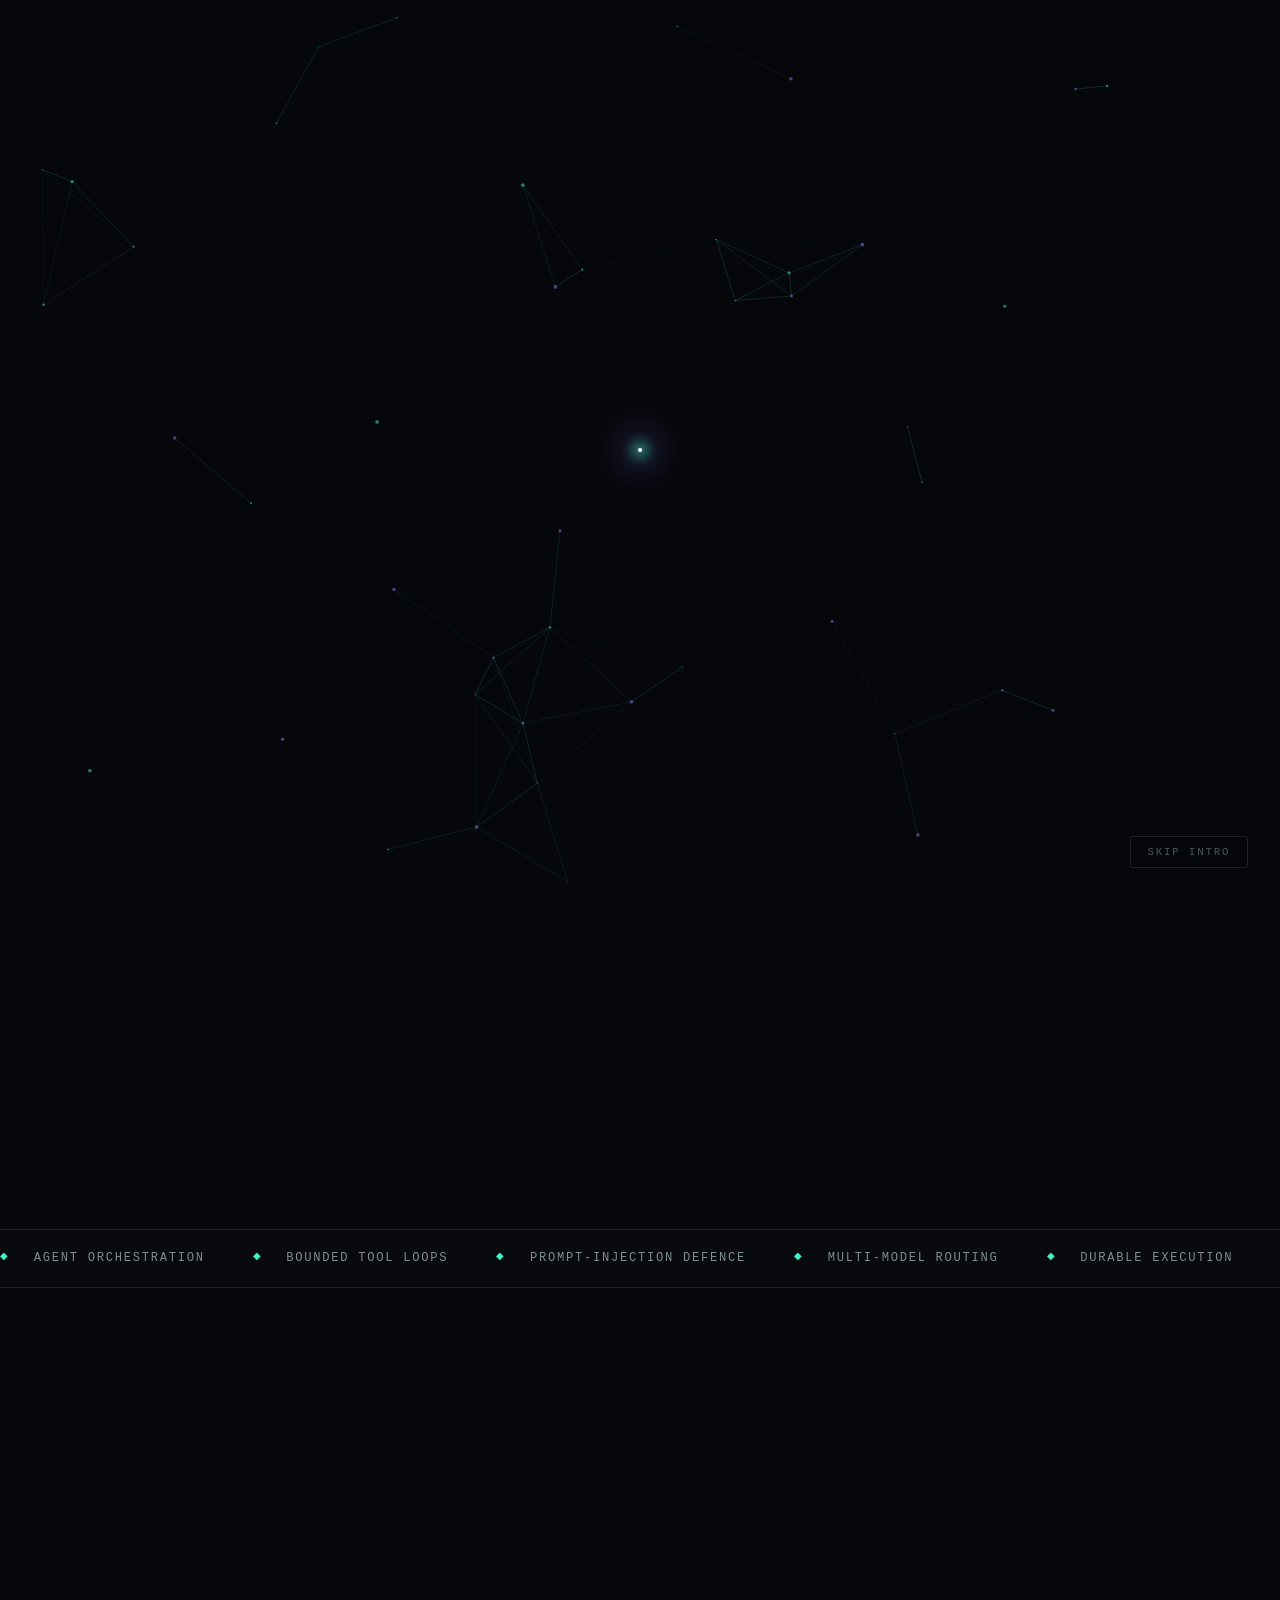
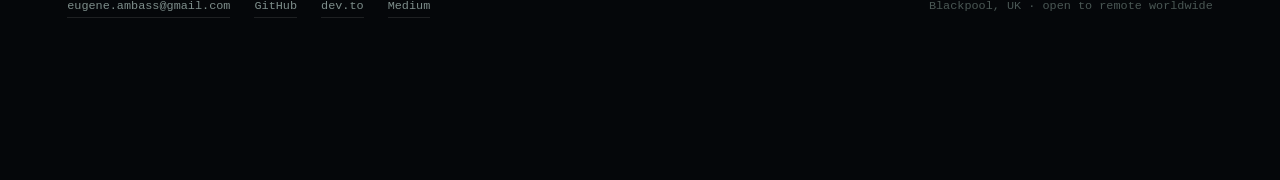
==== commit 3befab73: "feat(site): the bio, hero and marquee said JavaScript only Three places still described a JavaScript" ====
--- a/index.html
+++ b/index.html
@@ -107,6 +107,7 @@
     <p>Hi — I'm Ambassador Eugene.</p>
     <p>For ten years I <em>built</em> things with JavaScript. Mobile, web, servers — one line at a time.</p>
     <p>These days I'm more pilot than programmer. The frontier models do the building; I chart the course, hold the line on what matters, and decide when we've arrived.</p>
+    <p>The map got wider, too — TypeScript and Python, web and mobile, agents and the plumbing underneath.</p>
     <p class="intro__bio-close">Same craft. Different seat.</p>
   </div>
 
@@ -141,7 +142,7 @@
     <h1 class="t-display">Ambassador<span class="hero__name-2 t-outline">Eugene</span></h1>
 
     <p class="thesis">I build production systems <b>in collaboration with frontier models</b> — and I'm the reason they hold up.</p>
-    <p class="thesis thesis--sub">Ten years shipping React, React Native and Node. The last two building the layer underneath the demos: bounded tool loops, guardrails enforced by the call graph rather than the prompt, multi-model routing, durable orchestration. The model writes fast. I decide what it's allowed to touch, what gets enforced structurally, and what ships. Three systems below — each with the decision that carried it.</p>
+    <p class="thesis thesis--sub">Ten years shipping React, React Native and Node, and lately Python back ends alongside them. The last two years have gone on the layer underneath the demos: bounded tool loops, guardrails enforced by the call graph rather than the prompt, multi-model routing, durable orchestration. The model writes fast. I decide what it's allowed to touch, what gets enforced structurally, and what ships. Three systems below in depth, and eight more built the same way.</p>
 
     <div class="trace" role="img" aria-label="Decorative console showing a simulated agent run that loads the three case studies below.">
       <div class="trace__bar">
--- a/assets/css/cold-open.css
+++ b/assets/css/cold-open.css
@@ -717,3 +717,20 @@
 @media (max-width: 34rem) {
   .intro__nav { flex-direction: column; width: min(84vw, 22rem); }
 }
+
+/**
+ * The bio grew a fourth paragraph, and the panel is centred on a stage that
+ * cannot scroll. On short viewports — laptops in landscape, phones with
+ * browser chrome — tighten the rhythm rather than let the two nav pieces
+ * fall off the bottom edge.
+ */
+@media (max-height: 800px) {
+  .intro__bio {
+    font-size: clamp(0.9rem, 0.82rem + 0.4vw, 1.12rem);
+    line-height: 1.5;
+  }
+  .intro__bio p { margin-bottom: 0.7em; }
+  .intro__bio-close { margin-top: 1em; }
+  .intro__nav { margin-top: clamp(1.25rem, 3vh, 2rem); }
+  .intro__nav-item { padding: 0.85rem 1.2rem; }
+}
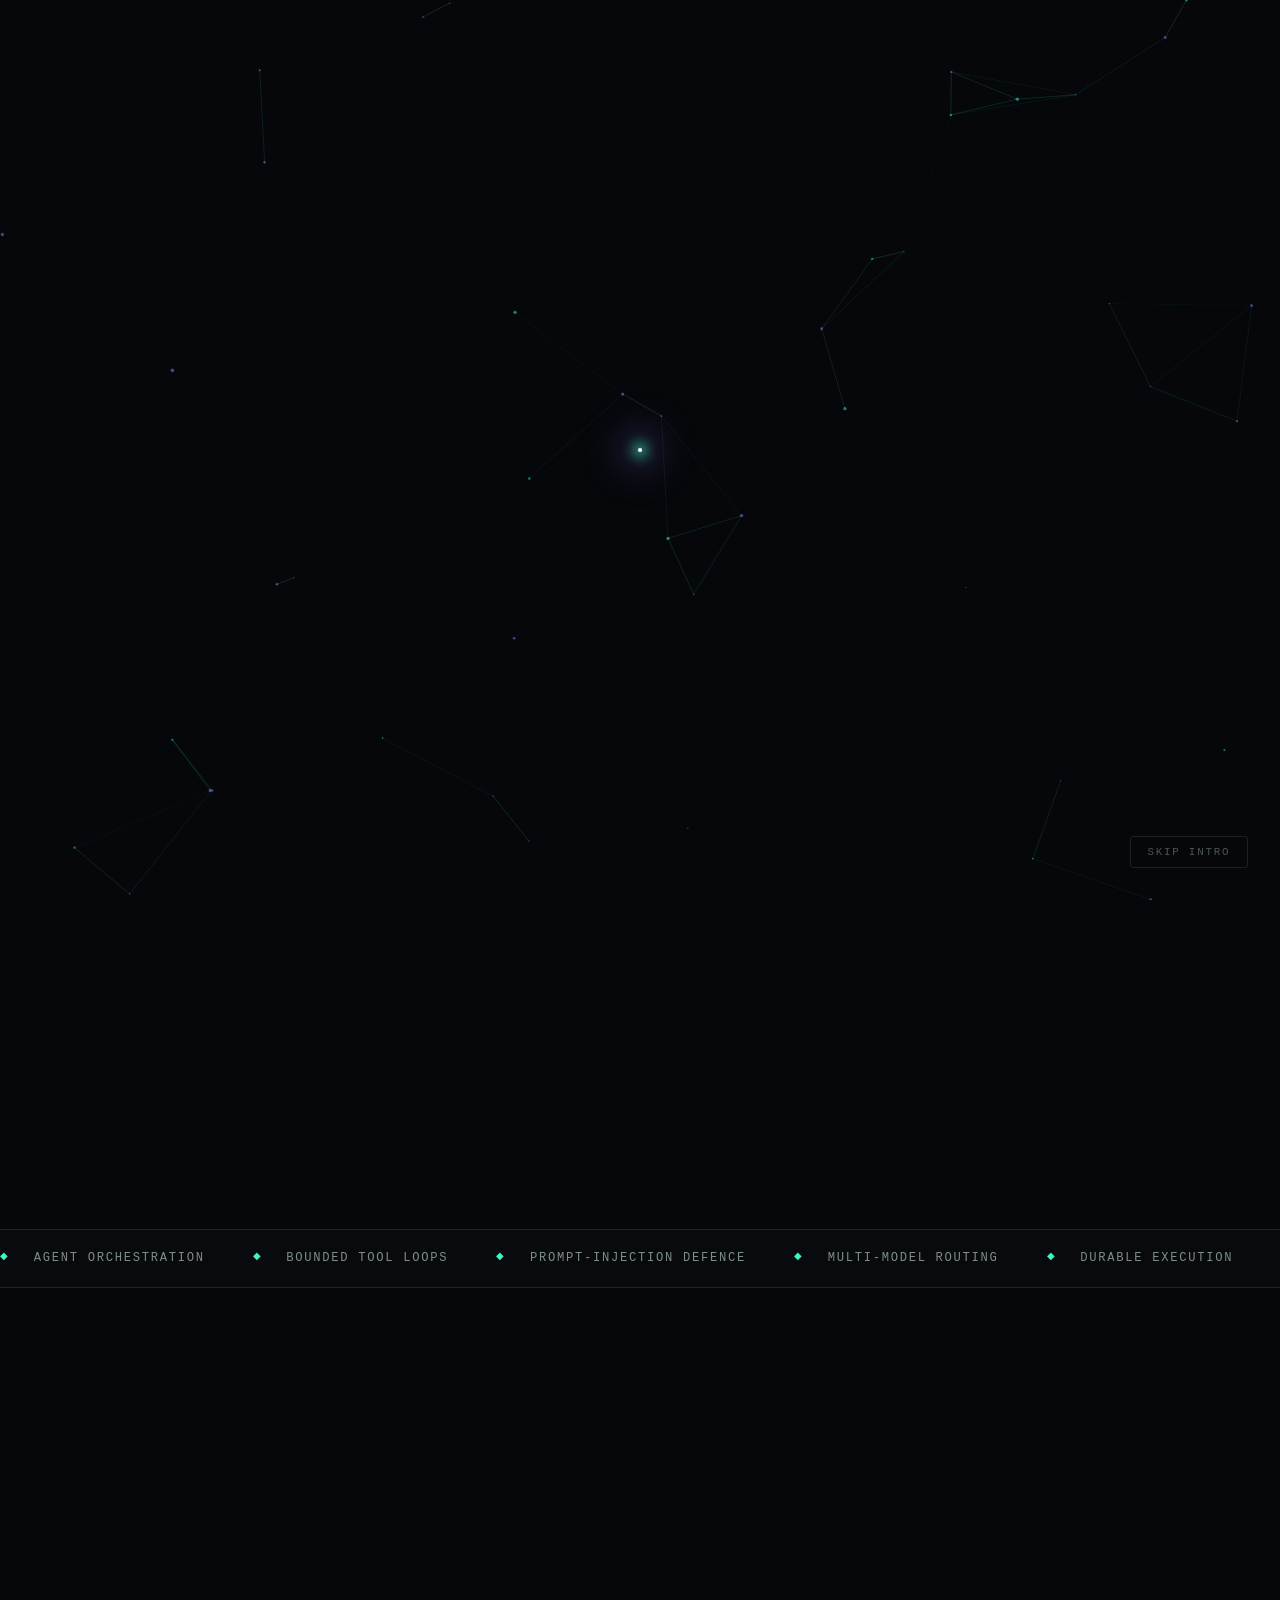
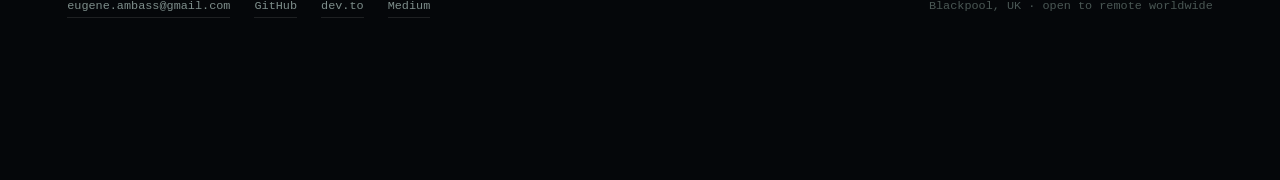
==== commit 4097ae1c: "fix(site): drop the range line from the bio; master CV now carries Python The bio line naming TypeSc" ====
--- a/index.html
+++ b/index.html
@@ -107,7 +107,6 @@
     <p>Hi — I'm Ambassador Eugene.</p>
     <p>For ten years I <em>built</em> things with JavaScript. Mobile, web, servers — one line at a time.</p>
     <p>These days I'm more pilot than programmer. The frontier models do the building; I chart the course, hold the line on what matters, and decide when we've arrived.</p>
-    <p>The map got wider, too — TypeScript and Python, web and mobile, agents and the plumbing underneath.</p>
     <p class="intro__bio-close">Same craft. Different seat.</p>
   </div>
 
